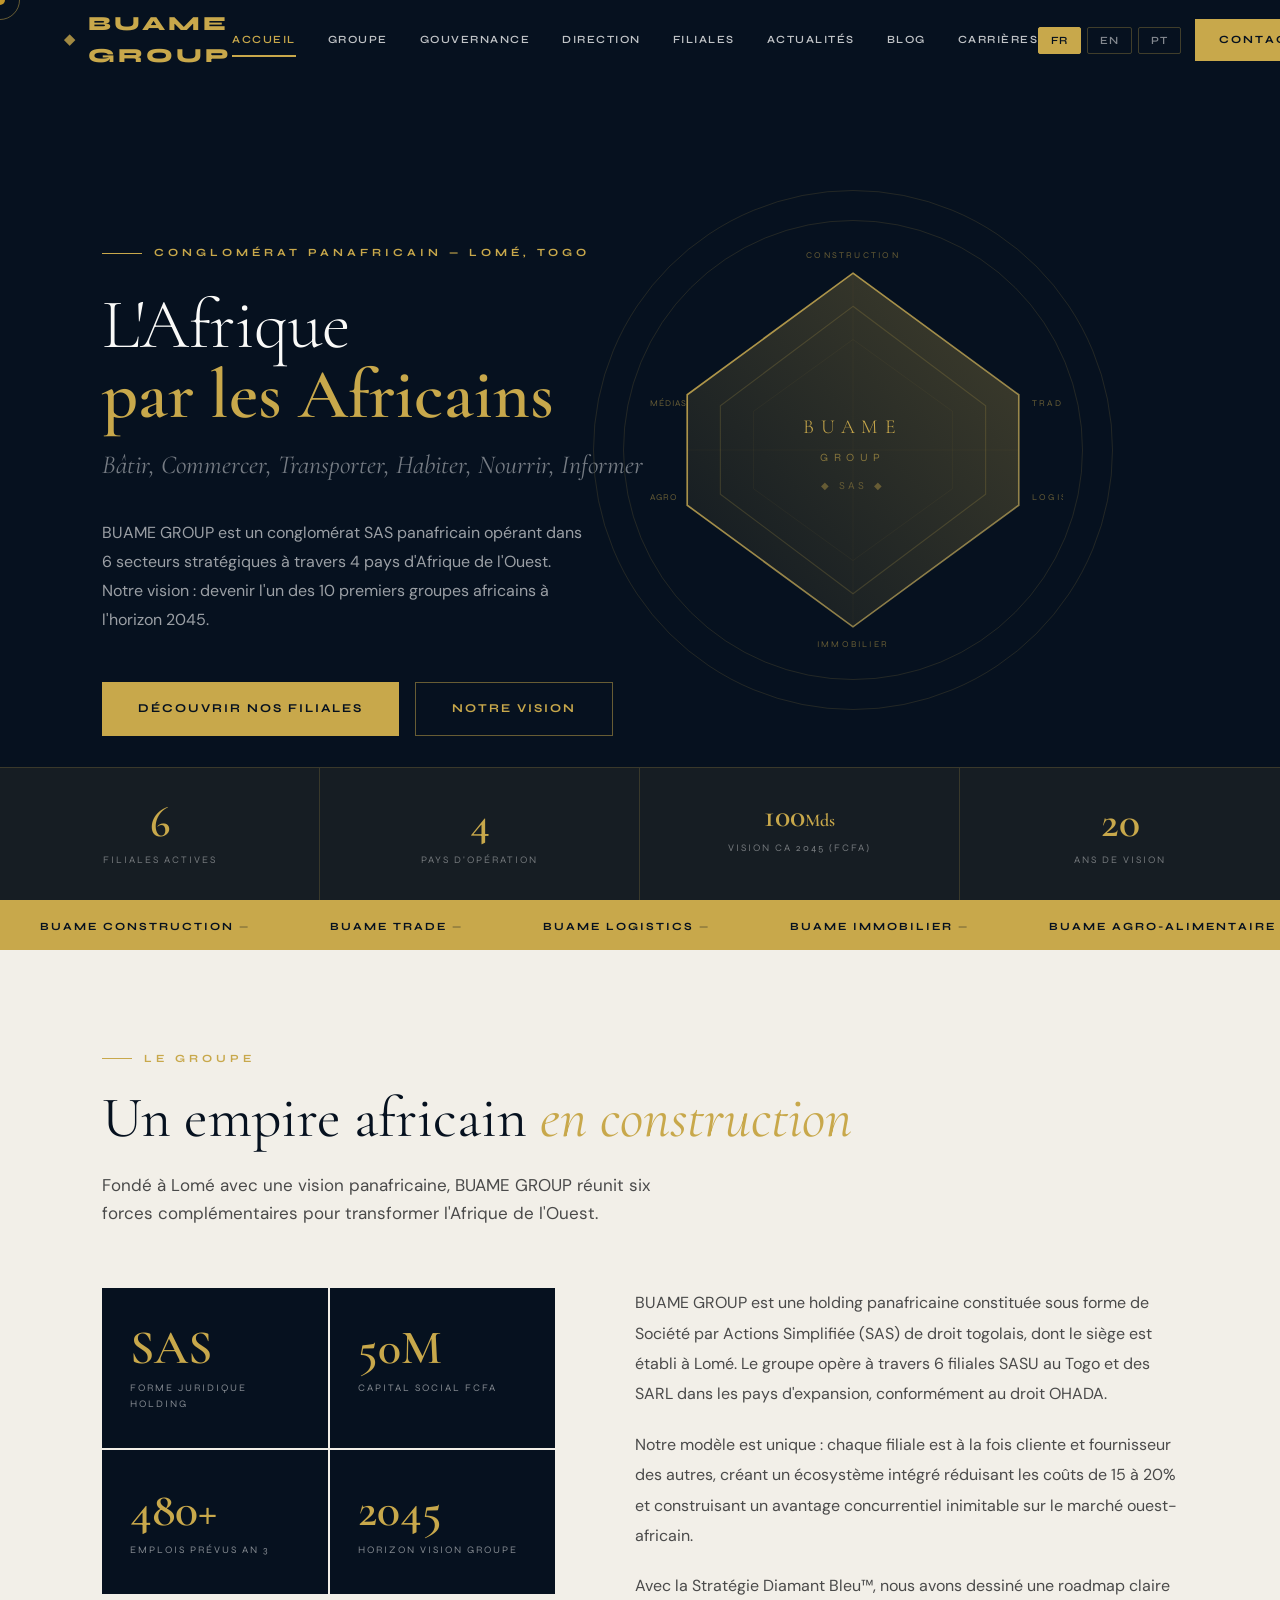
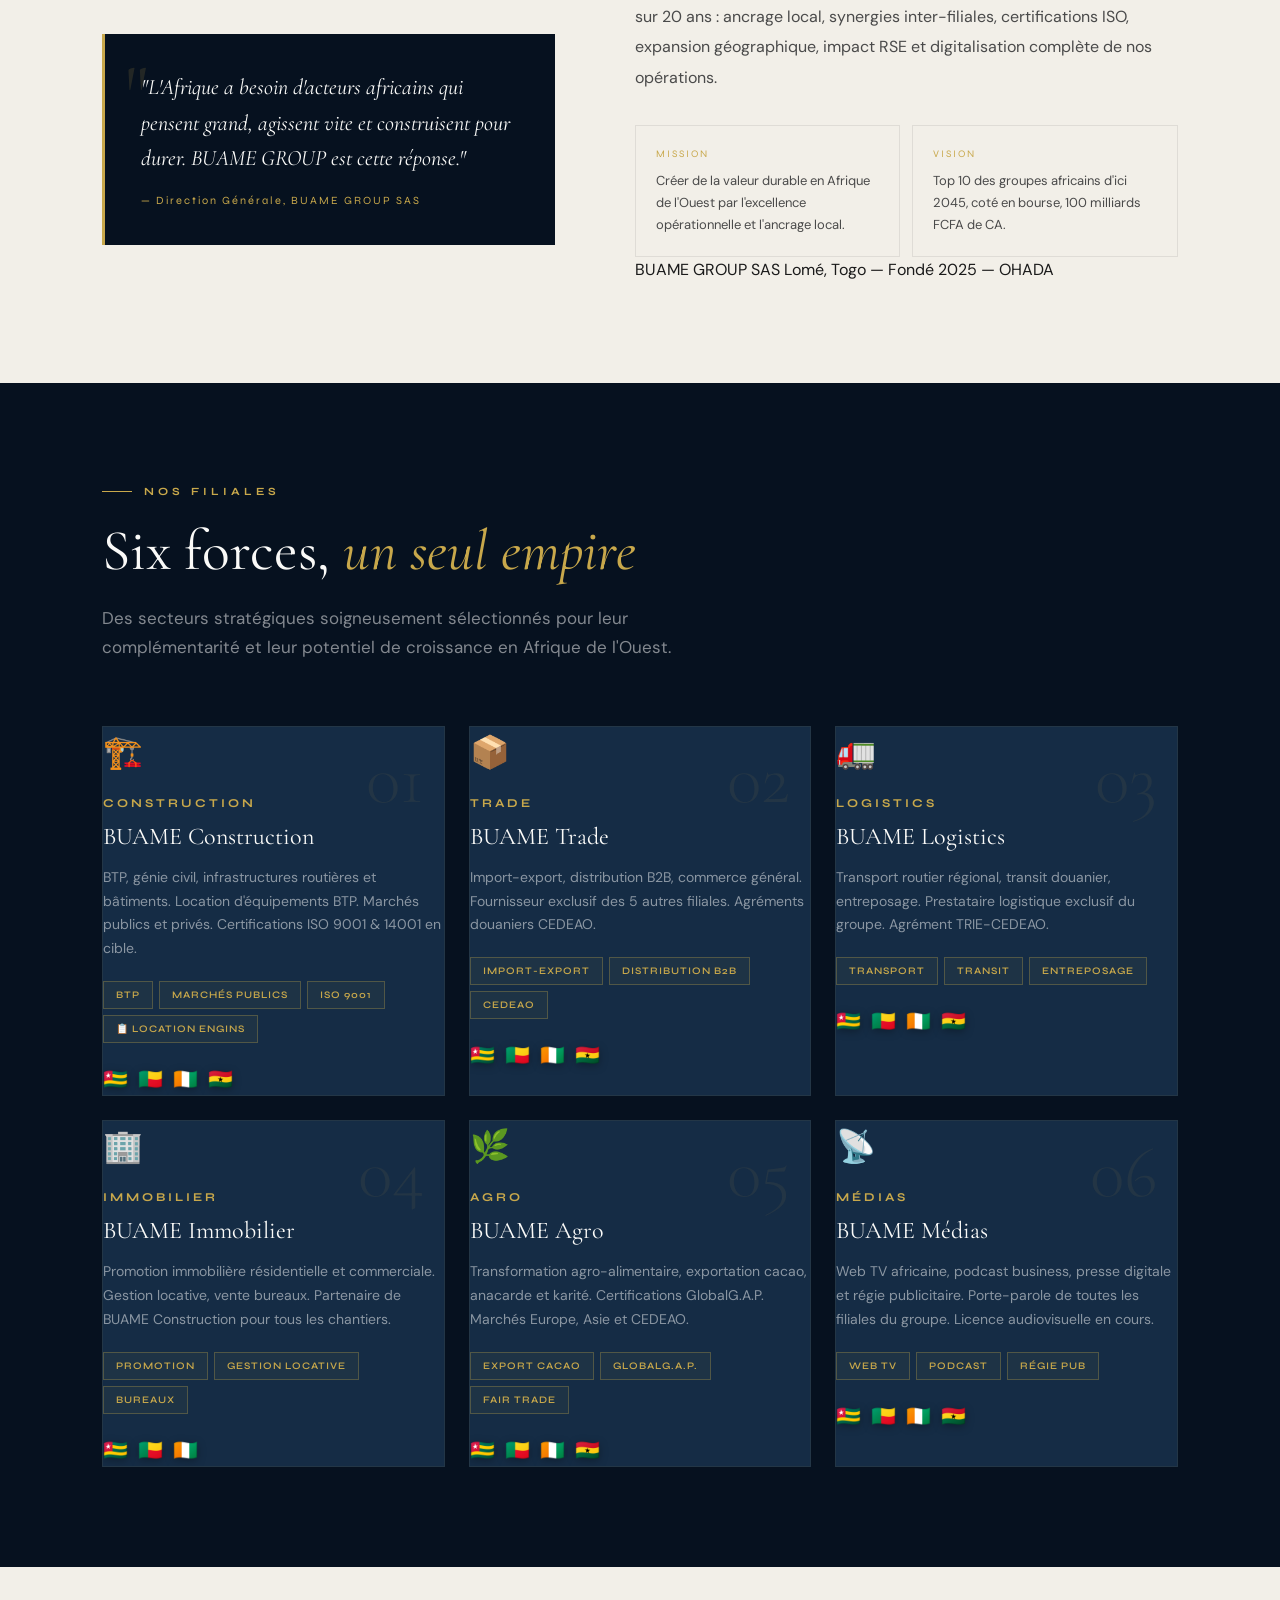
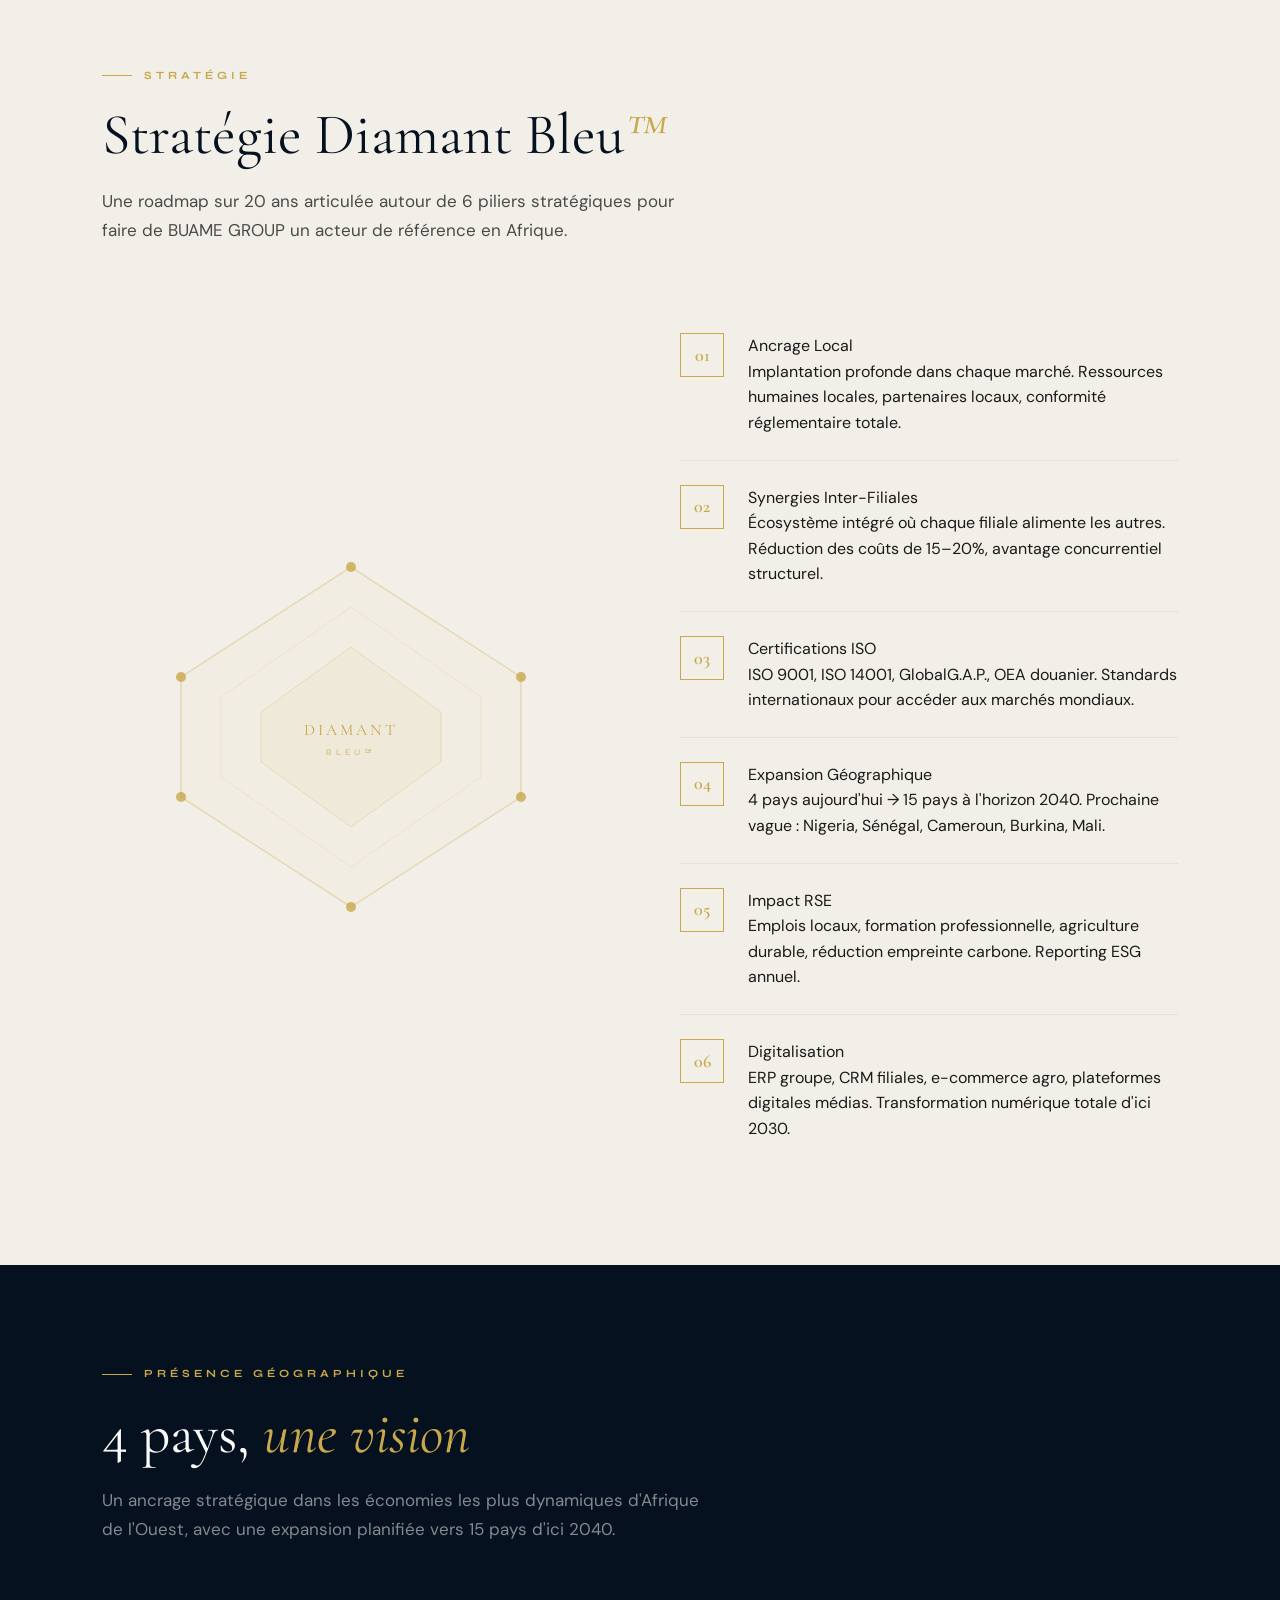
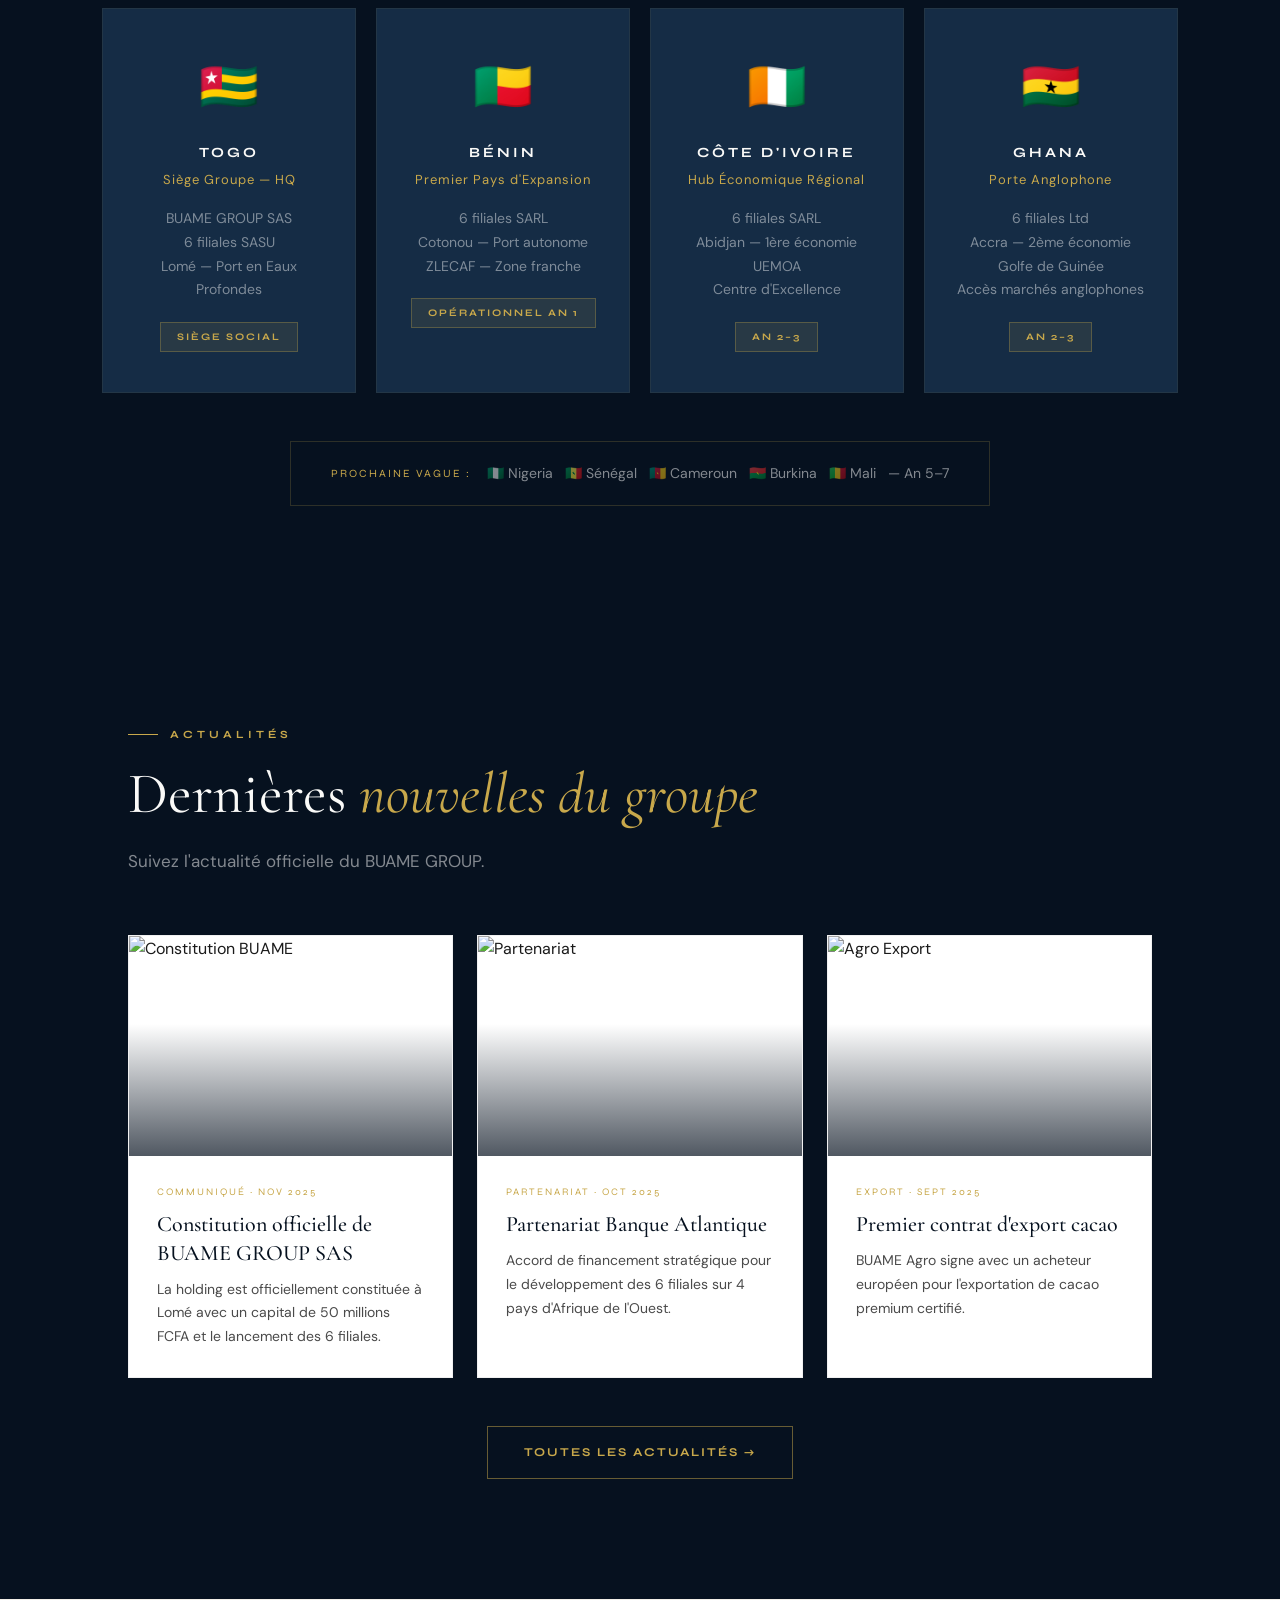
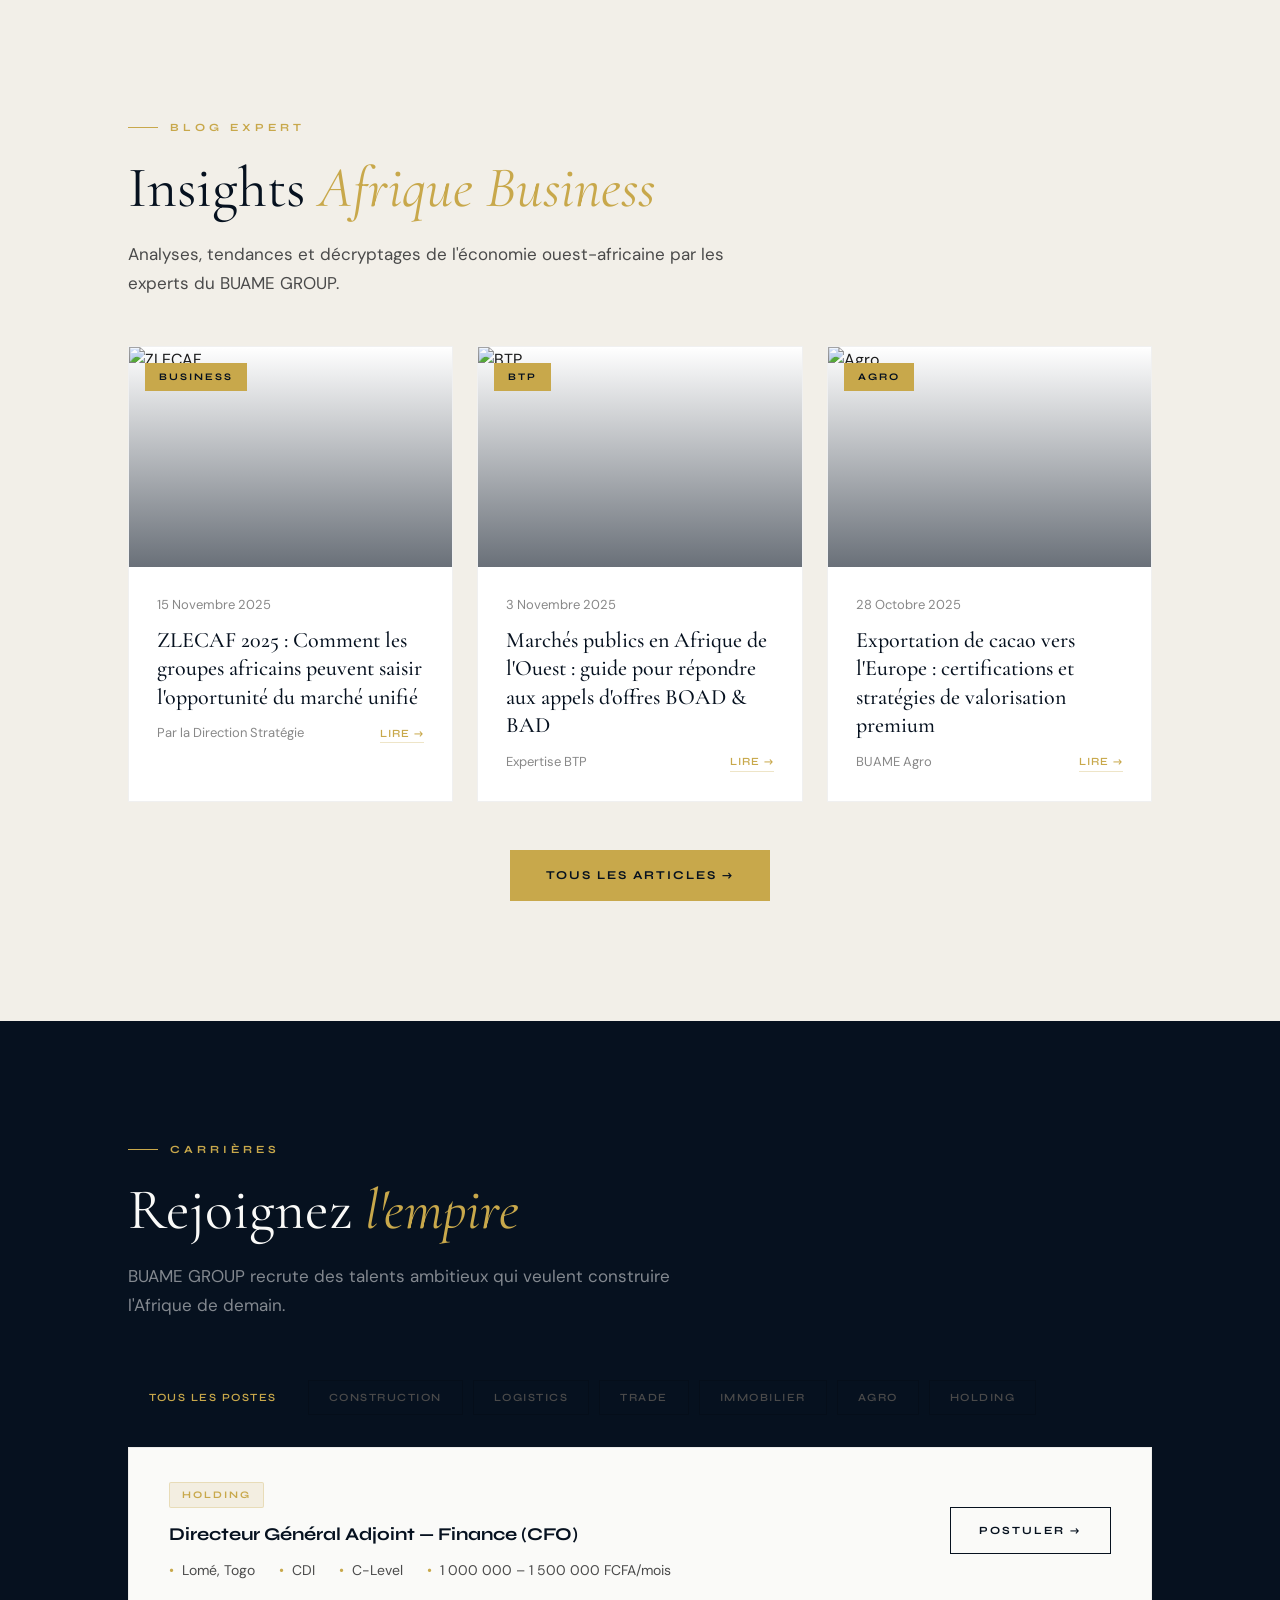
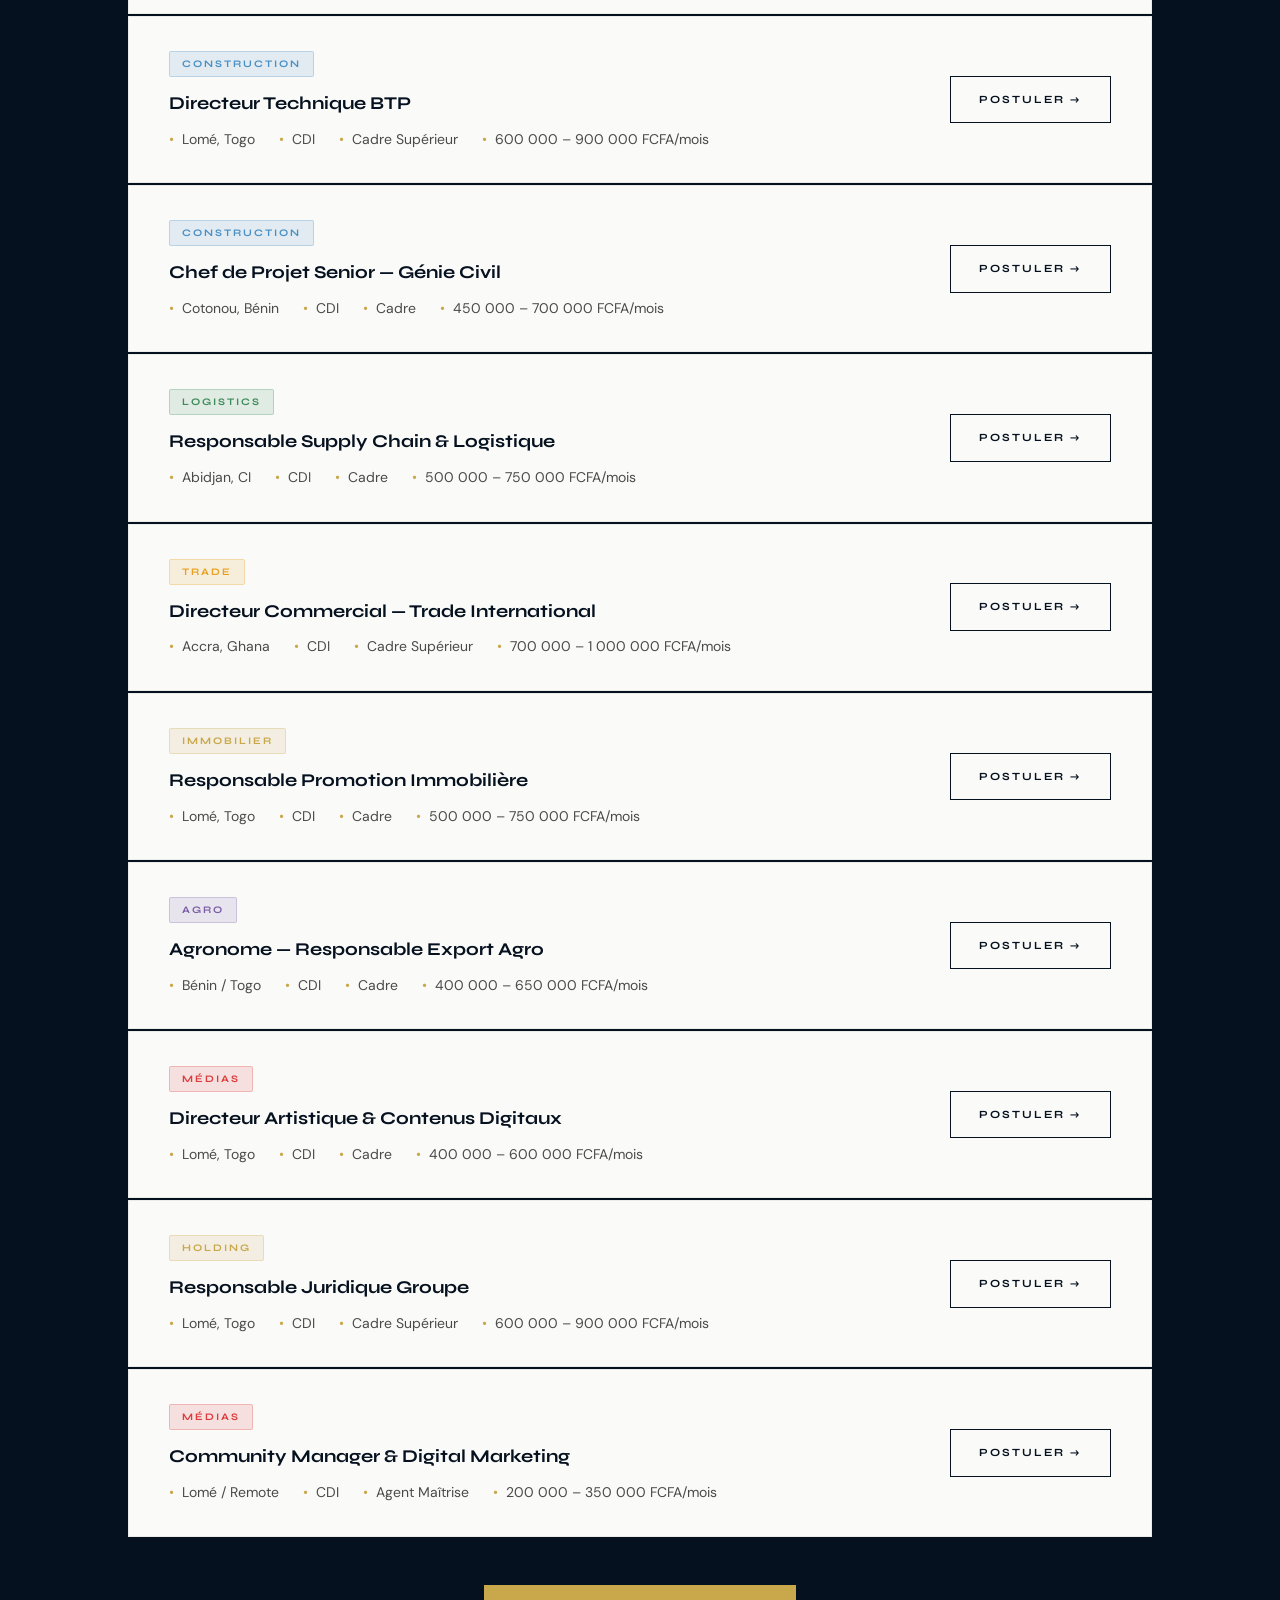
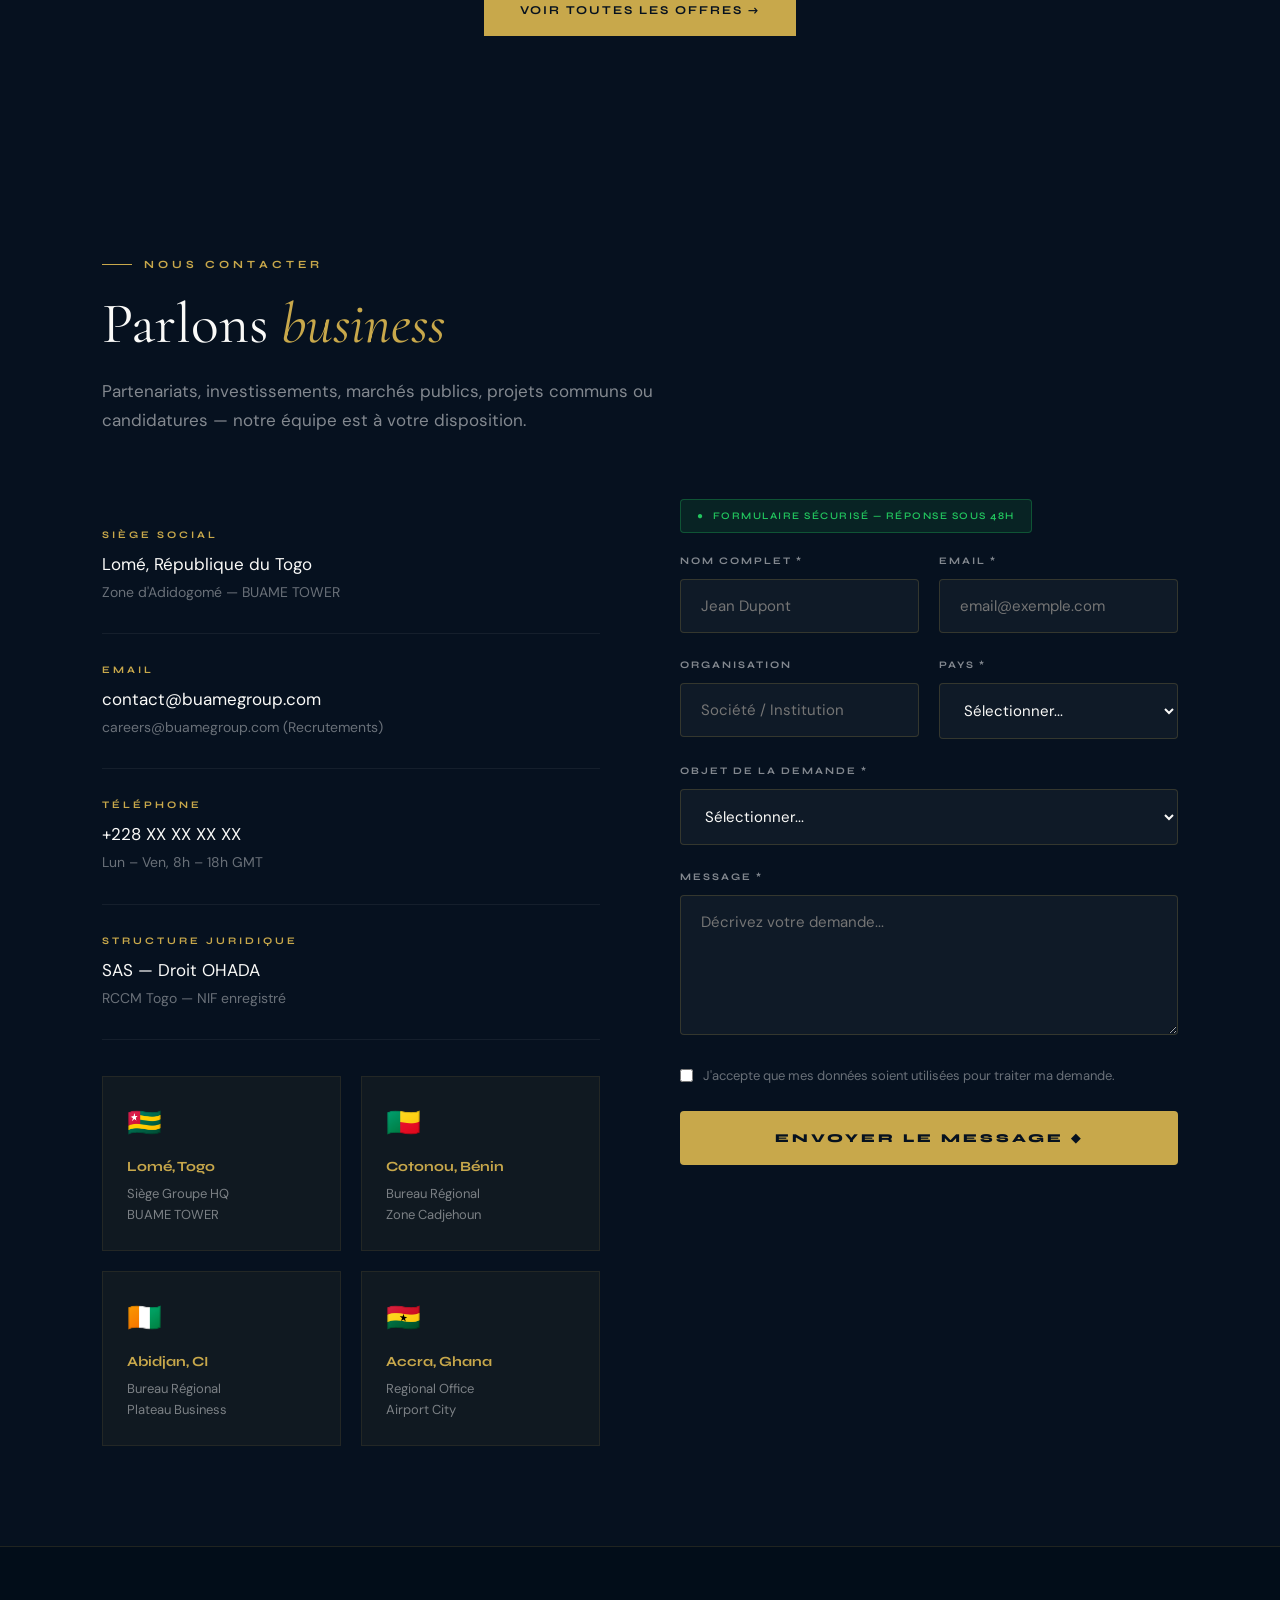
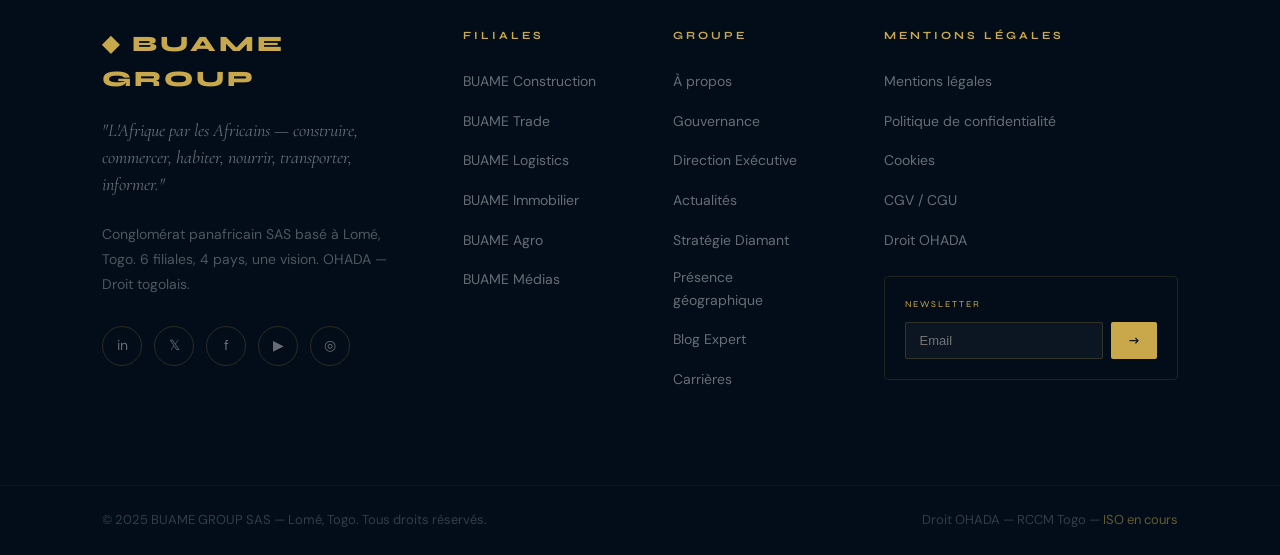
==== index.html @ 4467063e "Add files via upload" ====
<!DOCTYPE html>
<html lang="fr">
<head>
<meta charset="UTF-8">
<meta name="viewport" content="width=device-width, initial-scale=1.0">
<title>BUAME GROUP — Conglomérat Panafricain | Construction · Trade · Logistics · Immobilier · Agro · Médias</title>
<meta name="description" content="BUAME GROUP est un conglomérat panafricain SAS basé à Lomé, Togo, opérant dans 6 secteurs stratégiques en Afrique de l'Ouest : Construction, Trade, Logistics, Immobilier, Agro-Alimentaire et Médias.">
<meta name="keywords" content="BUAME GROUP, conglomérat Afrique, holding panafricaine, BTP Togo, logistique Afrique, immobilier Lomé, agro-alimentaire CEDEAO, médias Afrique, OHADA">
<meta property="og:title" content="BUAME GROUP — L'Empire Panafricain">
<meta property="og:description" content="Conglomérat SAS basé à Lomé. 6 filiales. 4 pays. Vision 2045.">
<meta property="og:type" content="website">
<meta name="robots" content="index, follow">
<link rel="canonical" href="https://www.buamegroup.com/">
<link rel="preconnect" href="https://fonts.googleapis.com">
<link href="https://fonts.googleapis.com/css2?family=Cormorant+Garamond:wght@300;400;500;600;700&family=Syne:wght@400;500;600;700;800&family=DM+Sans:wght@300;400;500&display=swap" rel="stylesheet">
<link rel="stylesheet" href="style.css">
<script type="application/ld+json">{"@context":"https://schema.org","@type":"Corporation","name":"BUAME GROUP","legalName":"BUAME GROUP SAS","url":"https://www.buamegroup.com","description":"Conglomérat panafricain basé à Lomé, Togo, opérant dans 6 secteurs stratégiques en Afrique de l'Ouest","foundingDate":"2025","foundingLocation":{"@type":"Place","name":"Lomé, Togo"},"areaServed":["Togo","Bénin","Côte d'Ivoire","Ghana"],"contactPoint":{"@type":"ContactPoint","contactType":"customer service","email":"contact@buamegroup.com"}}</script>
</head>
<body>
<div class="cursor" id="cursor"></div>
<div class="cursor-ring" id="cursorRing"></div>

<div class="mobile-menu" id="mobileMenu">
  <a href="index.html" onclick="closeMobileMenu()" data-i18n="nav.home">Accueil</a>
  <a href="groupe.html" onclick="closeMobileMenu()" data-i18n="nav.group">Groupe</a>
  <a href="gouvernance.html" onclick="closeMobileMenu()" data-i18n="nav.governance">Gouvernance</a>
  <a href="direction.html" onclick="closeMobileMenu()" data-i18n="nav.direction">Direction</a>
  <a href="filiales.html" onclick="closeMobileMenu()" data-i18n="nav.filiales">Filiales</a>
  <a href="actualites.html" onclick="closeMobileMenu()" data-i18n="nav.news">Actualités</a>
  <a href="blog.html" onclick="closeMobileMenu()" data-i18n="nav.blog">Blog</a>
  <a href="recrutement.html" onclick="closeMobileMenu()" data-i18n="nav.careers">Carrières</a>
  <a href="contact.html" onclick="closeMobileMenu()" data-i18n="nav.contact">Contact</a>
  <div class="nav-lang" style="margin-top:24px">
    <button class="lang-btn" onclick="setLang('fr');closeMobileMenu()">FR</button>
    <button class="lang-btn" onclick="setLang('en');closeMobileMenu()">EN</button>
    <button class="lang-btn" onclick="setLang('pt');closeMobileMenu()">PT</button>
  </div>
</div>

<nav id="mainNav">
  <a class="nav-logo" href="index.html"><span class="nav-logo-diamond">◆</span> BUAME GROUP</a>
  <div class="nav-links">
    <a href="index.html" class="active" data-i18n="nav.home">Accueil</a>
    <a href="groupe.html" data-i18n="nav.group">Groupe</a>
    <a href="gouvernance.html" data-i18n="nav.governance">Gouvernance</a>
    <a href="direction.html" data-i18n="nav.direction">Direction</a>
    <a href="filiales.html" data-i18n="nav.filiales">Filiales</a>
    <a href="actualites.html" data-i18n="nav.news">Actualités</a>
    <a href="blog.html" data-i18n="nav.blog">Blog</a>
    <a href="recrutement.html" data-i18n="nav.careers">Carrières</a>
  </div>
  <div style="display:flex;gap:14px;align-items:center">
    <div class="nav-lang">
      <button class="lang-btn active" onclick="setLang('fr')">FR</button>
      <button class="lang-btn" onclick="setLang('en')">EN</button>
      <button class="lang-btn" onclick="setLang('pt')">PT</button>
    </div>
    <a href="contact.html" class="nav-cta" data-i18n="nav.contact">Contact</a>
    <div class="nav-hamburger" id="hamburger" onclick="toggleMobileMenu()"><span></span><span></span><span></span></div>
  </div>
</nav>

<!-- HERO -->
<section class="hero" id="home" aria-label="Hero BUAME GROUP">
  <div class="hero-bg"></div>
  <div class="hero-grid" role="presentation"></div>
  <div class="hero-left" style="padding-top:80px">
    <div class="hero-eyebrow" data-i18n="hero.eyebrow">Conglomérat Panafricain — Lomé, Togo</div>
    <h1 class="hero-title"><span>L'Afrique</span><strong>par les Africains</strong></h1>
    <p class="hero-subtitle" data-i18n="hero.subtitle">Bâtir, Commercer, Transporter, Habiter, Nourrir, Informer</p>
    <p class="hero-desc" data-i18n="hero.desc">BUAME GROUP est un conglomérat SAS panafricain opérant dans 6 secteurs stratégiques à travers 4 pays d'Afrique de l'Ouest. Notre vision : devenir l'un des 10 premiers groupes africains à l'horizon 2045.</p>
    <div class="hero-actions">
      <a href="filiales.html" class="btn btn-primary" data-i18n="hero.cta1">Découvrir nos filiales</a>
      <a href="groupe.html" class="btn btn-outline" data-i18n="hero.cta2">Notre vision</a>
    </div>
  </div>
  <div class="hero-right" aria-hidden="true">
    <div class="hero-diamond-wrap">
      <div class="diamond-pulse"></div>
      <div class="diamond-pulse diamond-pulse-2"></div>
      <div class="hero-diamond">
        <svg viewBox="0 0 380 380" xmlns="http://www.w3.org/2000/svg">
          <defs>
            <linearGradient id="dg1" x1="0%" y1="0%" x2="100%" y2="100%">
              <stop offset="0%" stop-color="#C8A84B" stop-opacity="0.9"/>
              <stop offset="100%" stop-color="#E8C96A" stop-opacity="0.5"/>
            </linearGradient>
            <linearGradient id="dg2" x1="100%" y1="0%" x2="0%" y2="100%">
              <stop offset="0%" stop-color="#C8A84B" stop-opacity="0.3"/>
              <stop offset="100%" stop-color="#C8A84B" stop-opacity="0.05"/>
            </linearGradient>
          </defs>
          <polygon points="190,30 340,140 340,240 190,350 40,240 40,140" fill="url(#dg2)" stroke="url(#dg1)" stroke-width="1.5"/>
          <polygon points="190,60 310,150 310,230 190,320 70,230 70,150" fill="none" stroke="rgba(200,168,75,0.2)" stroke-width="1"/>
          <polygon points="190,90 280,155 280,225 190,290 100,225 100,155" fill="none" stroke="rgba(200,168,75,0.1)" stroke-width="0.5"/>
          <text x="190" y="175" text-anchor="middle" fill="#C8A84B" font-family="'Cormorant Garamond',serif" font-size="18" font-weight="300" letter-spacing="6">BUAME</text>
          <text x="190" y="200" text-anchor="middle" fill="rgba(200,168,75,0.6)" font-family="'Syne',sans-serif" font-size="10" letter-spacing="5">GROUP</text>
          <text x="190" y="225" text-anchor="middle" fill="rgba(200,168,75,0.4)" font-family="'DM Sans',sans-serif" font-size="9" letter-spacing="3">◆ SAS ◆</text>
          <line x1="190" y1="30" x2="190" y2="350" stroke="rgba(200,168,75,0.08)" stroke-width="0.5"/>
          <line x1="40" y1="190" x2="340" y2="190" stroke="rgba(200,168,75,0.08)" stroke-width="0.5"/>
          <text x="190" y="16" text-anchor="middle" fill="rgba(200,168,75,0.5)" font-family="'Syne',sans-serif" font-size="8" letter-spacing="2">CONSTRUCTION</text>
          <text x="352" y="150" fill="rgba(200,168,75,0.5)" font-family="'Syne',sans-serif" font-size="8" letter-spacing="2">TRADE</text>
          <text x="352" y="235" fill="rgba(200,168,75,0.5)" font-family="'Syne',sans-serif" font-size="8" letter-spacing="2">LOGISTICS</text>
          <text x="190" y="368" text-anchor="middle" fill="rgba(200,168,75,0.5)" font-family="'Syne',sans-serif" font-size="8" letter-spacing="2">IMMOBILIER</text>
          <text x="6" y="235" fill="rgba(200,168,75,0.5)" font-family="'Syne',sans-serif" font-size="8" letter-spacing="1">AGRO</text>
          <text x="6" y="150" fill="rgba(200,168,75,0.5)" font-family="'Syne',sans-serif" font-size="8" letter-spacing="1">MÉDIAS</text>
        </svg>
      </div>
    </div>
  </div>
  <div class="hero-stats" role="region" aria-label="Chiffres clés">
    <div class="hero-stat reveal">
      <div class="stat-number" data-count="6">0</div>
      <div class="stat-label" data-i18n="stats.filiales">Filiales Actives</div>
    </div>
    <div class="hero-stat reveal reveal-delay-1">
      <div class="stat-number" data-count="4">0</div>
      <div class="stat-label" data-i18n="stats.countries">Pays d'Opération</div>
    </div>
    <div class="hero-stat reveal reveal-delay-2">
      <div class="stat-number" style="font-size:32px">100<span style="font-size:18px">Mds</span></div>
      <div class="stat-label" data-i18n="stats.vision">Vision CA 2045 (FCFA)</div>
    </div>
    <div class="hero-stat reveal reveal-delay-3">
      <div class="stat-number" data-count="20">0</div>
      <div class="stat-label" data-i18n="stats.years">Ans de Vision</div>
    </div>
  </div>
</section>

<!-- TICKER -->
<div class="ticker" aria-hidden="true">
  <div class="ticker-inner">
    <span class="ticker-item">BUAME CONSTRUCTION <span class="ticker-sep">—</span></span>
    <span class="ticker-item">BUAME TRADE <span class="ticker-sep">—</span></span>
    <span class="ticker-item">BUAME LOGISTICS <span class="ticker-sep">—</span></span>
    <span class="ticker-item">BUAME IMMOBILIER <span class="ticker-sep">—</span></span>
    <span class="ticker-item">BUAME AGRO-ALIMENTAIRE <span class="ticker-sep">—</span></span>
    <span class="ticker-item">BUAME MÉDIAS <span class="ticker-sep">—</span></span>
    <span class="ticker-item">LOMÉ · COTONOU · ABIDJAN · ACCRA <span class="ticker-sep">—</span></span>
    <span class="ticker-item">STRATÉGIE DIAMANT BLEU™ <span class="ticker-sep">—</span></span>
    <span class="ticker-item">VISION 2045 <span class="ticker-sep">—</span></span>
    <span class="ticker-item">BUAME CONSTRUCTION <span class="ticker-sep">—</span></span>
    <span class="ticker-item">BUAME TRADE <span class="ticker-sep">—</span></span>
    <span class="ticker-item">BUAME LOGISTICS <span class="ticker-sep">—</span></span>
    <span class="ticker-item">BUAME IMMOBILIER <span class="ticker-sep">—</span></span>
    <span class="ticker-item">BUAME AGRO-ALIMENTAIRE <span class="ticker-sep">—</span></span>
    <span class="ticker-item">BUAME MÉDIAS <span class="ticker-sep">—</span></span>
    <span class="ticker-item">LOMÉ · COTONOU · ABIDJAN · ACCRA <span class="ticker-sep">—</span></span>
    <span class="ticker-item">STRATÉGIE DIAMANT BLEU™ <span class="ticker-sep">—</span></span>
    <span class="ticker-item">VISION 2045 <span class="ticker-sep">—</span></span>
  </div>
</div>

<!-- ABOUT -->
<section class="about" id="about" aria-labelledby="about-title">
  <div class="section-eyebrow" data-i18n="about.eyebrow">Le Groupe</div>
  <h2 class="section-title" id="about-title">Un empire africain <em>en construction</em></h2>
  <p class="section-subtitle" data-i18n="about.subtitle">Fondé à Lomé avec une vision panafricaine, BUAME GROUP réunit six forces complémentaires pour transformer l'Afrique de l'Ouest.</p>
  <div class="about-grid">
    <div>
      <div class="about-numbers">
        <div class="about-number-card reveal">
          <div class="about-num">SAS</div>
          <div class="about-num-label">Forme Juridique Holding</div>
        </div>
        <div class="about-number-card reveal reveal-delay-1">
          <div class="about-num">50M</div>
          <div class="about-num-label">Capital Social FCFA</div>
        </div>
        <div class="about-number-card reveal reveal-delay-2">
          <div class="about-num">480+</div>
          <div class="about-num-label">Emplois prévus An 3</div>
        </div>
        <div class="about-number-card reveal reveal-delay-3">
          <div class="about-num">2045</div>
          <div class="about-num-label">Horizon Vision Groupe</div>
        </div>
      </div>
      <div class="about-vision reveal">
        <p>"L'Afrique a besoin d'acteurs africains qui pensent grand, agissent vite et construisent pour durer. BUAME GROUP est cette réponse."</p>
        <cite>— Direction Générale, BUAME GROUP SAS</cite>
      </div>
    </div>
    <div class="about-text reveal">
      <p data-i18n="about.p1">BUAME GROUP est une holding panafricaine constituée sous forme de Société par Actions Simplifiée (SAS) de droit togolais, dont le siège est établi à Lomé. Le groupe opère à travers 6 filiales SASU au Togo et des SARL dans les pays d'expansion, conformément au droit OHADA.</p>
      <p data-i18n="about.p2">Notre modèle est unique : chaque filiale est à la fois cliente et fournisseur des autres, créant un écosystème intégré réduisant les coûts de 15 à 20% et construisant un avantage concurrentiel inimitable sur le marché ouest-africain.</p>
      <p data-i18n="about.p3">Avec la Stratégie Diamant Bleu™, nous avons dessiné une roadmap claire sur 20 ans : ancrage local, synergies inter-filiales, certifications ISO, expansion géographique, impact RSE et digitalisation complète de nos opérations.</p>
      <div style="display:grid;grid-template-columns:1fr 1fr;gap:12px;margin-top:32px">
        <div style="padding:20px;border:1px solid rgba(0,0,0,0.08)">
          <div style="font-family:'Syne',sans-serif;font-size:10px;letter-spacing:2px;text-transform:uppercase;color:var(--gold);margin-bottom:8px">Mission</div>
          <div style="font-size:13px;color:var(--text-mid);line-height:1.7" data-i18n="about.mission">Créer de la valeur durable en Afrique de l'Ouest par l'excellence opérationnelle et l'ancrage local.</div>
        </div>
        <div style="padding:20px;border:1px solid rgba(0,0,0,0.08)">
          <div style="font-family:'Syne',sans-serif;font-size:10px;letter-spacing:2px;text-transform:uppercase;color:var(--gold);margin-bottom:8px">Vision</div>
          <div style="font-size:13px;color:var(--text-mid);line-height:1.7" data-i18n="about.vision_text">Top 10 des groupes africains d'ici 2045, coté en bourse, 100 milliards FCFA de CA.</div>
        </div>
      </div>
      <div class="about-signature reveal">
        BUAME GROUP SAS
        <span>Lomé, Togo — Fondé 2025 — OHADA</span>
      </div>
    </div>
  </div>
</section>

<!-- FILIALES -->
<section class="filiales" id="filiales" aria-labelledby="filiales-title">
  <div class="section-eyebrow" data-i18n="filiales.eyebrow">Nos Filiales</div>
  <h2 class="section-title" id="filiales-title">Six forces, <em>un seul empire</em></h2>
  <p class="section-subtitle" data-i18n="filiales.subtitle">Des secteurs stratégiques soigneusement sélectionnés pour leur complémentarité et leur potentiel de croissance en Afrique de l'Ouest.</p>
  <div class="filiales-grid">
    <article class="filiale-card reveal" onclick="openFiliale('construction')">
      <div class="filiale-num">01</div>
      <div class="filiale-icon">🏗️</div>
      <div class="filiale-name">CONSTRUCTION</div>
      <h3 class="filiale-full">BUAME Construction</h3>
      <p class="filiale-desc">BTP, génie civil, infrastructures routières et bâtiments. Location d'équipements BTP. Marchés publics et privés. Certifications ISO 9001 & 14001 en cible.</p>
      <div class="filiale-tags">
        <span class="filiale-tag">BTP</span>
        <span class="filiale-tag">Marchés publics</span>
        <span class="filiale-tag">ISO 9001</span>
        <span class="filiale-tag">📋 Location Engins</span>
      </div>
      <div class="filiale-countries"><span class="country-flag">🇹🇬</span><span class="country-flag">🇧🇯</span><span class="country-flag">🇨🇮</span><span class="country-flag">🇬🇭</span></div>
    </article>
    <article class="filiale-card reveal reveal-delay-1" onclick="openFiliale('trade')">
      <div class="filiale-num">02</div>
      <div class="filiale-icon">📦</div>
      <div class="filiale-name">TRADE</div>
      <h3 class="filiale-full">BUAME Trade</h3>
      <p class="filiale-desc">Import-export, distribution B2B, commerce général. Fournisseur exclusif des 5 autres filiales. Agréments douaniers CEDEAO.</p>
      <div class="filiale-tags">
        <span class="filiale-tag">Import-Export</span>
        <span class="filiale-tag">Distribution B2B</span>
        <span class="filiale-tag">CEDEAO</span>
      </div>
      <div class="filiale-countries"><span class="country-flag">🇹🇬</span><span class="country-flag">🇧🇯</span><span class="country-flag">🇨🇮</span><span class="country-flag">🇬🇭</span></div>
    </article>
    <article class="filiale-card reveal reveal-delay-2" onclick="openFiliale('logistics')">
      <div class="filiale-num">03</div>
      <div class="filiale-icon">🚛</div>
      <div class="filiale-name">LOGISTICS</div>
      <h3 class="filiale-full">BUAME Logistics</h3>
      <p class="filiale-desc">Transport routier régional, transit douanier, entreposage. Prestataire logistique exclusif du groupe. Agrément TRIE-CEDEAO.</p>
      <div class="filiale-tags">
        <span class="filiale-tag">Transport</span>
        <span class="filiale-tag">Transit</span>
        <span class="filiale-tag">Entreposage</span>
      </div>
      <div class="filiale-countries"><span class="country-flag">🇹🇬</span><span class="country-flag">🇧🇯</span><span class="country-flag">🇨🇮</span><span class="country-flag">🇬🇭</span></div>
    </article>
    <article class="filiale-card reveal" onclick="openFiliale('immobilier')">
      <div class="filiale-num">04</div>
      <div class="filiale-icon">🏢</div>
      <div class="filiale-name">IMMOBILIER</div>
      <h3 class="filiale-full">BUAME Immobilier</h3>
      <p class="filiale-desc">Promotion immobilière résidentielle et commerciale. Gestion locative, vente bureaux. Partenaire de BUAME Construction pour tous les chantiers.</p>
      <div class="filiale-tags">
        <span class="filiale-tag">Promotion</span>
        <span class="filiale-tag">Gestion locative</span>
        <span class="filiale-tag">Bureaux</span>
      </div>
      <div class="filiale-countries"><span class="country-flag">🇹🇬</span><span class="country-flag">🇧🇯</span><span class="country-flag">🇨🇮</span></div>
    </article>
    <article class="filiale-card reveal reveal-delay-1" onclick="openFiliale('agro')">
      <div class="filiale-num">05</div>
      <div class="filiale-icon">🌿</div>
      <div class="filiale-name">AGRO</div>
      <h3 class="filiale-full">BUAME Agro</h3>
      <p class="filiale-desc">Transformation agro-alimentaire, exportation cacao, anacarde et karité. Certifications GlobalG.A.P. Marchés Europe, Asie et CEDEAO.</p>
      <div class="filiale-tags">
        <span class="filiale-tag">Export Cacao</span>
        <span class="filiale-tag">GlobalG.A.P.</span>
        <span class="filiale-tag">Fair Trade</span>
      </div>
      <div class="filiale-countries"><span class="country-flag">🇹🇬</span><span class="country-flag">🇧🇯</span><span class="country-flag">🇨🇮</span><span class="country-flag">🇬🇭</span></div>
    </article>
    <article class="filiale-card reveal reveal-delay-2" onclick="openFiliale('medias')">
      <div class="filiale-num">06</div>
      <div class="filiale-icon">📡</div>
      <div class="filiale-name">MÉDIAS</div>
      <h3 class="filiale-full">BUAME Médias</h3>
      <p class="filiale-desc">Web TV africaine, podcast business, presse digitale et régie publicitaire. Porte-parole de toutes les filiales du groupe. Licence audiovisuelle en cours.</p>
      <div class="filiale-tags">
        <span class="filiale-tag">Web TV</span>
        <span class="filiale-tag">Podcast</span>
        <span class="filiale-tag">Régie Pub</span>
      </div>
      <div class="filiale-countries"><span class="country-flag">🇹🇬</span><span class="country-flag">🇧🇯</span><span class="country-flag">🇨🇮</span><span class="country-flag">🇬🇭</span></div>
    </article>
  </div>
</section>

<!-- STRATÉGIE DIAMANT -->
<section class="strategy" id="strategie" aria-labelledby="strat-title">
  <div class="section-eyebrow" data-i18n="strat.eyebrow">Stratégie</div>
  <h2 class="section-title" id="strat-title">Stratégie Diamant Bleu<em>™</em></h2>
  <p class="section-subtitle">Une roadmap sur 20 ans articulée autour de 6 piliers stratégiques pour faire de BUAME GROUP un acteur de référence en Afrique.</p>
  <div class="strategy-layout">
    <div class="diamond-strategy reveal">
      <svg viewBox="0 0 380 380" xmlns="http://www.w3.org/2000/svg">
        <defs>
          <linearGradient id="sg1" x1="0%" y1="0%" x2="100%" y2="100%">
            <stop offset="0%" stop-color="#C8A84B" stop-opacity="0.6"/>
            <stop offset="100%" stop-color="#E8C96A" stop-opacity="0.2"/>
          </linearGradient>
        </defs>
        <polygon points="190,20 360,130 360,250 190,360 20,250 20,130" fill="rgba(200,168,75,0.04)" stroke="rgba(200,168,75,0.3)" stroke-width="1.5"/>
        <polygon points="190,60 320,150 320,230 190,320 60,230 60,150" fill="none" stroke="rgba(200,168,75,0.15)" stroke-width="1"/>
        <polygon points="190,100 280,165 280,215 190,280 100,215 100,165" fill="rgba(200,168,75,0.06)" stroke="rgba(200,168,75,0.25)" stroke-width="1"/>
        <text x="190" y="188" text-anchor="middle" fill="#C8A84B" font-family="'Cormorant Garamond',serif" font-size="16" letter-spacing="3">DIAMANT</text>
        <text x="190" y="208" text-anchor="middle" fill="rgba(200,168,75,0.7)" font-family="'Syne',sans-serif" font-size="9" letter-spacing="4">BLEU™</text>
        <circle cx="190" cy="20" r="5" fill="#C8A84B" opacity="0.8"/>
        <circle cx="360" cy="130" r="5" fill="#C8A84B" opacity="0.8"/>
        <circle cx="360" cy="250" r="5" fill="#C8A84B" opacity="0.8"/>
        <circle cx="190" cy="360" r="5" fill="#C8A84B" opacity="0.8"/>
        <circle cx="20" cy="250" r="5" fill="#C8A84B" opacity="0.8"/>
        <circle cx="20" cy="130" r="5" fill="#C8A84B" opacity="0.8"/>
      </svg>
    </div>
    <div class="strategy-list reveal">
      <div class="strategy-item">
        <div class="strategy-facet">01</div>
        <div>
          <div class="strategy-item-title">Ancrage Local</div>
          <div class="strategy-item-desc">Implantation profonde dans chaque marché. Ressources humaines locales, partenaires locaux, conformité réglementaire totale.</div>
        </div>
      </div>
      <div class="strategy-item">
        <div class="strategy-facet">02</div>
        <div>
          <div class="strategy-item-title">Synergies Inter-Filiales</div>
          <div class="strategy-item-desc">Écosystème intégré où chaque filiale alimente les autres. Réduction des coûts de 15–20%, avantage concurrentiel structurel.</div>
        </div>
      </div>
      <div class="strategy-item">
        <div class="strategy-facet">03</div>
        <div>
          <div class="strategy-item-title">Certifications ISO</div>
          <div class="strategy-item-desc">ISO 9001, ISO 14001, GlobalG.A.P., OEA douanier. Standards internationaux pour accéder aux marchés mondiaux.</div>
        </div>
      </div>
      <div class="strategy-item">
        <div class="strategy-facet">04</div>
        <div>
          <div class="strategy-item-title">Expansion Géographique</div>
          <div class="strategy-item-desc">4 pays aujourd'hui → 15 pays à l'horizon 2040. Prochaine vague : Nigeria, Sénégal, Cameroun, Burkina, Mali.</div>
        </div>
      </div>
      <div class="strategy-item">
        <div class="strategy-facet">05</div>
        <div>
          <div class="strategy-item-title">Impact RSE</div>
          <div class="strategy-item-desc">Emplois locaux, formation professionnelle, agriculture durable, réduction empreinte carbone. Reporting ESG annuel.</div>
        </div>
      </div>
      <div class="strategy-item">
        <div class="strategy-facet">06</div>
        <div>
          <div class="strategy-item-title">Digitalisation</div>
          <div class="strategy-item-desc">ERP groupe, CRM filiales, e-commerce agro, plateformes digitales médias. Transformation numérique totale d'ici 2030.</div>
        </div>
      </div>
    </div>
  </div>
</section>

<!-- PAYS -->
<section class="pays" id="pays" aria-labelledby="pays-title">
  <div class="section-eyebrow" data-i18n="pays.eyebrow">Présence Géographique</div>
  <h2 class="section-title" id="pays-title">4 pays, <em>une vision</em></h2>
  <p class="section-subtitle" data-i18n="pays.subtitle">Un ancrage stratégique dans les économies les plus dynamiques d'Afrique de l'Ouest, avec une expansion planifiée vers 15 pays d'ici 2040.</p>
  <div class="pays-grid">
    <div class="pays-card reveal">
      <span class="pays-flag">🇹🇬</span>
      <div class="pays-name">Togo</div>
      <div class="pays-role">Siège Groupe — HQ</div>
      <div class="pays-filiales">BUAME GROUP SAS<br>6 filiales SASU<br>Lomé — Port en Eaux Profondes</div>
      <div class="pays-badge">Siège Social</div>
    </div>
    <div class="pays-card reveal reveal-delay-1">
      <span class="pays-flag">🇧🇯</span>
      <div class="pays-name">Bénin</div>
      <div class="pays-role">Premier Pays d'Expansion</div>
      <div class="pays-filiales">6 filiales SARL<br>Cotonou — Port autonome<br>ZLECAF — Zone franche</div>
      <div class="pays-badge">Opérationnel An 1</div>
    </div>
    <div class="pays-card reveal reveal-delay-2">
      <span class="pays-flag">🇨🇮</span>
      <div class="pays-name">Côte d'Ivoire</div>
      <div class="pays-role">Hub Économique Régional</div>
      <div class="pays-filiales">6 filiales SARL<br>Abidjan — 1ère économie UEMOA<br>Centre d'Excellence</div>
      <div class="pays-badge">An 2–3</div>
    </div>
    <div class="pays-card reveal reveal-delay-3">
      <span class="pays-flag">🇬🇭</span>
      <div class="pays-name">Ghana</div>
      <div class="pays-role">Porte Anglophone</div>
      <div class="pays-filiales">6 filiales Ltd<br>Accra — 2ème économie Golfe de Guinée<br>Accès marchés anglophones</div>
      <div class="pays-badge">An 2–3</div>
    </div>
  </div>
  <div style="text-align:center;margin-top:48px">
    <div style="display:inline-flex;align-items:center;gap:16px;padding:20px 40px;border:1px solid rgba(200,168,75,0.2);color:rgba(255,255,255,0.5);font-size:14px;flex-wrap:wrap;justify-content:center">
      <span style="color:var(--gold);font-family:'Syne',sans-serif;font-size:11px;letter-spacing:2px;text-transform:uppercase">PROCHAINE VAGUE :</span>
      🇳🇬 Nigeria &nbsp; 🇸🇳 Sénégal &nbsp; 🇨🇲 Cameroun &nbsp; 🇧🇫 Burkina &nbsp; 🇲🇱 Mali &nbsp; — An 5–7
    </div>
  </div>
</section>

<!-- ACTUALITÉS APERÇU -->
<section style="background:var(--navy);padding:120px 10%" aria-labelledby="news-title">
  <div class="section-eyebrow" data-i18n="actualites.eyebrow">Actualités</div>
  <h2 class="section-title" style="color:var(--white)" id="news-title">Dernières <em>nouvelles du groupe</em></h2>
  <p class="section-subtitle" style="color:rgba(255,255,255,0.5);margin-bottom:60px" data-i18n="actualites.subtitle">Suivez l'actualité officielle du BUAME GROUP.</p>
  <div style="display:grid;grid-template-columns:repeat(3,1fr);gap:24px;margin-bottom:48px">
    <div class="card reveal">
      <div class="card-img-wrap"><img src="https://images.unsplash.com/photo-1486406146926-c627a92ad1ab?w=600&q=80" alt="Constitution BUAME" class="card-img"><div class="card-img-overlay"></div></div>
      <div class="card-body">
        <div class="card-meta">COMMUNIQUÉ · NOV 2025</div>
        <div class="card-title">Constitution officielle de BUAME GROUP SAS</div>
        <div class="card-text">La holding est officiellement constituée à Lomé avec un capital de 50 millions FCFA et le lancement des 6 filiales.</div>
      </div>
    </div>
    <div class="card reveal reveal-delay-1">
      <div class="card-img-wrap"><img src="https://images.unsplash.com/photo-1586528116311-ad8dd3c8310d?w=600&q=80" alt="Partenariat" class="card-img"><div class="card-img-overlay"></div></div>
      <div class="card-body">
        <div class="card-meta">PARTENARIAT · OCT 2025</div>
        <div class="card-title">Partenariat Banque Atlantique</div>
        <div class="card-text">Accord de financement stratégique pour le développement des 6 filiales sur 4 pays d'Afrique de l'Ouest.</div>
      </div>
    </div>
    <div class="card reveal reveal-delay-2">
      <div class="card-img-wrap"><img src="https://images.unsplash.com/photo-1500382017468-9049fed747ef?w=600&q=80" alt="Agro Export" class="card-img"><div class="card-img-overlay"></div></div>
      <div class="card-body">
        <div class="card-meta">EXPORT · SEPT 2025</div>
        <div class="card-title">Premier contrat d'export cacao</div>
        <div class="card-text">BUAME Agro signe avec un acheteur européen pour l'exportation de cacao premium certifié.</div>
      </div>
    </div>
  </div>
  <div style="text-align:center">
    <a href="actualites.html" class="btn btn-outline" style="color:var(--gold)">Toutes les actualités →</a>
  </div>
</section>

<!-- BLOG APERÇU -->
<section class="blog" id="blog" style="padding:120px 10%;background:var(--off-white)" aria-labelledby="blog-title">
  <div class="section-eyebrow" data-i18n="blog.eyebrow">Blog Expert</div>
  <h2 class="section-title" id="blog-title">Insights <em>Afrique Business</em></h2>
  <p class="section-subtitle" data-i18n="blog.subtitle">Analyses, tendances et décryptages de l'économie ouest-africaine par les experts du BUAME GROUP.</p>
  <div style="display:grid;grid-template-columns:repeat(3,1fr);gap:24px;margin-top:48px;margin-bottom:48px">
    <article class="blog-card" data-cat="business" style="background:#fff;border:1px solid rgba(0,0,0,0.06);overflow:hidden;transition:all 0.4s" onmouseover="this.style.transform='translateY(-6px)';this.style.boxShadow='0 20px 60px rgba(0,0,0,0.12)'" onmouseout="this.style.transform='';this.style.boxShadow=''">
      <div class="blog-card-img"><img src="https://images.unsplash.com/photo-1526304640581-d334cdbbf45e?w=600&q=80" alt="ZLECAF"><div class="blog-card-img-overlay"></div><div class="blog-cat">Business</div></div>
      <div class="blog-body">
        <div class="blog-date">15 Novembre 2025</div>
        <h3 class="blog-title" data-i18n="blog.post1.title">ZLECAF 2025 : Comment les groupes africains peuvent saisir l'opportunité du marché unifié</h3>
        <div class="blog-meta"><span class="blog-author">Par la Direction Stratégie</span><a href="blog.html" class="blog-read" data-i18n="blog.read">Lire →</a></div>
      </div>
    </article>
    <article class="blog-card" data-cat="btp" style="background:#fff;border:1px solid rgba(0,0,0,0.06);overflow:hidden;transition:all 0.4s" onmouseover="this.style.transform='translateY(-6px)';this.style.boxShadow='0 20px 60px rgba(0,0,0,0.12)'" onmouseout="this.style.transform='';this.style.boxShadow=''">
      <div class="blog-card-img"><img src="https://images.unsplash.com/photo-1504307651254-35680f356dfd?w=600&q=80" alt="BTP"><div class="blog-card-img-overlay"></div><div class="blog-cat">BTP</div></div>
      <div class="blog-body">
        <div class="blog-date">3 Novembre 2025</div>
        <h3 class="blog-title" data-i18n="blog.post2.title">Marchés publics en Afrique de l'Ouest : guide pour répondre aux appels d'offres BOAD & BAD</h3>
        <div class="blog-meta"><span class="blog-author">Expertise BTP</span><a href="blog.html" class="blog-read" data-i18n="blog.read">Lire →</a></div>
      </div>
    </article>
    <article class="blog-card" data-cat="agro" style="background:#fff;border:1px solid rgba(0,0,0,0.06);overflow:hidden;transition:all 0.4s" onmouseover="this.style.transform='translateY(-6px)';this.style.boxShadow='0 20px 60px rgba(0,0,0,0.12)'" onmouseout="this.style.transform='';this.style.boxShadow=''">
      <div class="blog-card-img"><img src="https://images.unsplash.com/photo-1500382017468-9049fed747ef?w=600&q=80" alt="Agro"><div class="blog-card-img-overlay"></div><div class="blog-cat">Agro</div></div>
      <div class="blog-body">
        <div class="blog-date">28 Octobre 2025</div>
        <h3 class="blog-title" data-i18n="blog.post3.title">Exportation de cacao vers l'Europe : certifications et stratégies de valorisation premium</h3>
        <div class="blog-meta"><span class="blog-author">BUAME Agro</span><a href="blog.html" class="blog-read" data-i18n="blog.read">Lire →</a></div>
      </div>
    </article>
  </div>
  <div style="text-align:center"><a href="blog.html" class="btn btn-primary">Tous les articles →</a></div>
</section>

<!-- RECRUTEMENT APERÇU -->
<section style="background:var(--navy);padding:120px 10%" aria-labelledby="recru-preview-title">
  <div class="section-eyebrow" style="color:var(--gold)" data-i18n="recru.eyebrow">Carrières</div>
  <h2 class="section-title" style="color:var(--white)" id="recru-preview-title">Rejoignez <em>l'empire</em></h2>
  <p class="section-subtitle" style="color:rgba(255,255,255,0.5);margin-bottom:60px" data-i18n="recru.subtitle">BUAME GROUP recrute des talents ambitieux qui veulent construire l'Afrique de demain.</p>
  <div class="recru-filter" style="margin-bottom:32px">
    <button class="filter-btn active" onclick="filterJobs('all',this)" data-i18n="recru.all">Tous les postes</button>
    <button class="filter-btn" onclick="filterJobs('construction',this)">Construction</button>
    <button class="filter-btn" onclick="filterJobs('logistics',this)">Logistics</button>
    <button class="filter-btn" onclick="filterJobs('trade',this)">Trade</button>
    <button class="filter-btn" onclick="filterJobs('immobilier',this)">Immobilier</button>
    <button class="filter-btn" onclick="filterJobs('agro',this)">Agro</button>
    <button class="filter-btn" onclick="filterJobs('holding',this)">Holding</button>
  </div>
  <div class="jobs-grid" id="jobsGrid"></div>
  <div style="text-align:center;margin-top:48px">
    <a href="recrutement.html" class="btn btn-primary">Voir toutes les offres →</a>
  </div>
</section>

<!-- CONTACT CTA -->
<section class="contact" id="contact" aria-labelledby="contact-title">
  <div class="section-eyebrow" data-i18n="contact.eyebrow">Nous Contacter</div>
  <h2 class="section-title" id="contact-title">Parlons <em>business</em></h2>
  <p class="section-subtitle" data-i18n="contact.subtitle">Partenariats, investissements, marchés publics, projets communs ou candidatures — notre équipe est à votre disposition.</p>
  <div class="contact-layout">
    <div class="contact-info reveal">
      <div class="contact-info-item">
        <div class="contact-info-label" data-i18n="contact.hq">Siège Social</div>
        <div class="contact-info-value">Lomé, République du Togo<br><small>Zone d'Adidogomé — BUAME TOWER</small></div>
      </div>
      <div class="contact-info-item">
        <div class="contact-info-label" data-i18n="contact.email_label">Email</div>
        <div class="contact-info-value">contact@buamegroup.com<br><small>careers@buamegroup.com (Recrutements)</small></div>
      </div>
      <div class="contact-info-item">
        <div class="contact-info-label" data-i18n="contact.phone">Téléphone</div>
        <div class="contact-info-value">+228 XX XX XX XX<br><small>Lun – Ven, 8h – 18h GMT</small></div>
      </div>
      <div class="contact-info-item">
        <div class="contact-info-label">Structure Juridique</div>
        <div class="contact-info-value">SAS — Droit OHADA<br><small>RCCM Togo — NIF enregistré</small></div>
      </div>
      <div class="contact-offices">
        <div class="contact-office"><div class="office-flag">🇹🇬</div><div class="office-city">Lomé, Togo</div><div class="office-address">Siège Groupe HQ<br>BUAME TOWER</div></div>
        <div class="contact-office"><div class="office-flag">🇧🇯</div><div class="office-city">Cotonou, Bénin</div><div class="office-address">Bureau Régional<br>Zone Cadjehoun</div></div>
        <div class="contact-office"><div class="office-flag">🇨🇮</div><div class="office-city">Abidjan, CI</div><div class="office-address">Bureau Régional<br>Plateau Business</div></div>
        <div class="contact-office"><div class="office-flag">🇬🇭</div><div class="office-city">Accra, Ghana</div><div class="office-address">Regional Office<br>Airport City</div></div>
      </div>
    </div>
    <div class="contact-form reveal reveal-delay-1">
      <div class="seo-badge"><span>●</span> <span data-i18n="contact.form_badge">Formulaire sécurisé — Réponse sous 48h</span></div>
      <form onsubmit="handleSubmit(event)" novalidate>
        <div class="form-row">
          <div class="form-group">
            <label class="form-label" for="f-nom" data-i18n="form.name">Nom complet *</label>
            <input class="form-input" id="f-nom" type="text" placeholder="Jean Dupont" required>
          </div>
          <div class="form-group">
            <label class="form-label" for="f-email" data-i18n="form.email">Email *</label>
            <input class="form-input" id="f-email" type="email" placeholder="email@exemple.com" required>
          </div>
        </div>
        <div class="form-row">
          <div class="form-group">
            <label class="form-label" for="f-org" data-i18n="form.org">Organisation</label>
            <input class="form-input" id="f-org" type="text" placeholder="Société / Institution">
          </div>
          <div class="form-group">
            <label class="form-label" for="f-pays" data-i18n="form.country">Pays *</label>
            <select class="form-select" id="f-pays" required>
              <option value="">Sélectionner...</option>
              <option>Togo</option><option>Bénin</option><option>Côte d'Ivoire</option>
              <option>Ghana</option><option>Sénégal</option><option>Nigeria</option>
              <option>France</option><option>Autre</option>
            </select>
          </div>
        </div>
        <div class="form-group">
          <label class="form-label" for="f-sujet" data-i18n="form.subject">Objet de la demande *</label>
          <select class="form-select" id="f-sujet" required>
            <option value="">Sélectionner...</option>
            <option>Partenariat commercial</option>
            <option>Appel d'offres / Marché</option>
            <option>Investissement / Financement</option>
            <option>Candidature recrutement</option>
            <option>Presse / Médias</option>
            <option>Autre demande</option>
          </select>
        </div>
        <div class="form-group">
          <label class="form-label" for="f-msg" data-i18n="form.message">Message *</label>
          <textarea class="form-textarea" id="f-msg" placeholder="Décrivez votre demande..." required></textarea>
        </div>
        <div class="form-group" style="display:flex;align-items:flex-start;gap:10px">
          <input type="checkbox" id="f-rgpd" required style="accent-color:var(--gold);margin-top:3px">
          <label for="f-rgpd" style="font-size:13px;color:rgba(255,255,255,0.4);line-height:1.6">J'accepte que mes données soient utilisées pour traiter ma demande.</label>
        </div>
        <button type="submit" class="form-submit" data-i18n="form.submit">Envoyer le message ◆</button>
      </form>
    </div>
  </div>
</section>

<footer>
  <div class="footer-main">
    <div class="footer-brand">
      <div class="footer-logo">◆ BUAME GROUP</div>
      <div class="footer-tagline" data-i18n="footer.tagline">"L'Afrique par les Africains — construire, commercer, habiter, nourrir, transporter, informer."</div>
      <div class="footer-desc">Conglomérat panafricain SAS basé à Lomé, Togo. 6 filiales, 4 pays, une vision. OHADA — Droit togolais.</div>
      <div class="social-links">
        <a class="social-link" href="#" aria-label="LinkedIn">in</a>
        <a class="social-link" href="#" aria-label="Twitter/X">𝕏</a>
        <a class="social-link" href="#" aria-label="Facebook">f</a>
        <a class="social-link" href="#" aria-label="YouTube">▶</a>
        <a class="social-link" href="#" aria-label="Instagram">◎</a>
      </div>
    </div>
    <div>
      <div class="footer-col-title">Filiales</div>
      <ul class="footer-links">
        <li><a href="filiales.html">BUAME Construction</a></li>
        <li><a href="filiales.html">BUAME Trade</a></li>
        <li><a href="filiales.html">BUAME Logistics</a></li>
        <li><a href="filiales.html">BUAME Immobilier</a></li>
        <li><a href="filiales.html">BUAME Agro</a></li>
        <li><a href="filiales.html">BUAME Médias</a></li>
      </ul>
    </div>
    <div>
      <div class="footer-col-title">Groupe</div>
      <ul class="footer-links">
        <li><a href="groupe.html">À propos</a></li>
        <li><a href="gouvernance.html">Gouvernance</a></li>
        <li><a href="direction.html">Direction Exécutive</a></li>
        <li><a href="actualites.html">Actualités</a></li>
        <li><a href="index.html#strategie">Stratégie Diamant</a></li>
        <li><a href="index.html#pays">Présence géographique</a></li>
        <li><a href="blog.html">Blog Expert</a></li>
        <li><a href="recrutement.html">Carrières</a></li>
      </ul>
    </div>
    <div>
      <div class="footer-col-title">Mentions Légales</div>
      <ul class="footer-links">
        <li><a href="#">Mentions légales</a></li>
        <li><a href="#">Politique de confidentialité</a></li>
        <li><a href="#">Cookies</a></li>
        <li><a href="#">CGV / CGU</a></li>
        <li><a href="#">Droit OHADA</a></li>
      </ul>
      <div style="margin-top:24px;padding:20px;border:1px solid rgba(200,168,75,0.15);border-radius:4px">
        <div style="font-family:'Syne',sans-serif;font-size:9px;letter-spacing:2px;text-transform:uppercase;color:var(--gold);margin-bottom:10px">Newsletter</div>
        <div style="display:flex;gap:8px">
          <input type="email" placeholder="Email" id="newsletterEmail" style="flex:1;padding:10px 14px;background:rgba(255,255,255,0.04);border:1px solid rgba(200,168,75,0.2);color:var(--white);font-size:13px;outline:none;border-radius:2px">
          <button onclick="subscribeNewsletter()" style="padding:10px 18px;background:var(--gold);color:var(--navy);border:none;cursor:pointer;font-family:'Syne',sans-serif;font-size:12px;font-weight:700;border-radius:2px">→</button>
        </div>
      </div>
    </div>
  </div>
  <div class="footer-bottom">
    <div class="footer-legal">© 2025 BUAME GROUP SAS — Lomé, Togo. Tous droits réservés.</div>
    <div class="footer-legal">Droit OHADA — RCCM Togo — <a href="#">ISO en cours</a></div>
  </div>
</footer>

<div class="modal-overlay" id="filialeModal">
  <div class="modal">
    <button class="modal-close" onclick="closeModal()">×</button>
    <div id="modalContent"></div>
  </div>
</div>
<div id="toast"></div>
<script src="script.js"></script>
</body>
</html>
---- style.css ----
/* ── VARIABLES ── */
:root {
  --gold: #C8A84B;
  --gold-light: #E8C96A;
  --gold-pale: #F5ECC8;
  --gold-dim: rgba(200,168,75,0.15);
  --navy: #06111F;
  --navy-mid: #0D1F35;
  --navy-light: #152C45;
  --navy-soft: #1a3a5c;
  --white: #FAFAF8;
  --off-white: #F2EFE8;
  --cream: #F8F6F0;
  --text: #1A1A1A;
  --text-mid: #4A4A4A;
  --text-light: #888;
  --border: rgba(200,168,75,0.2);
  --radius: 4px;
  --transition: 0.4s cubic-bezier(0.25,0.46,0.45,0.94);
  --shadow-sm: 0 4px 20px rgba(0,0,0,0.05);
  --shadow-md: 0 8px 40px rgba(0,0,0,0.1);
  --shadow-lg: 0 20px 60px rgba(0,0,0,0.15);
  --shadow-gold: 0 12px 40px rgba(200,168,75,0.25);
}

/* ── RESET ── */
*, *::before, *::after { box-sizing: border-box; margin: 0; padding: 0; }
html { scroll-behavior: smooth; font-size: 16px; }
body {
  font-family: 'DM Sans', sans-serif;
  background: var(--white);
  color: var(--text);
  overflow-x: hidden;
  line-height: 1.6;
  -webkit-font-smoothing: antialiased;
}

/* ── CURSOR ── */
@media (pointer: fine) {
  body { cursor: none; }
  .cursor, .cursor-ring { display: block; }
}
@media (pointer: coarse) {
  body { cursor: auto; }
  .cursor, .cursor-ring { display: none !important; }
}
.cursor {
  position: fixed; width: 10px; height: 10px;
  background: var(--gold); border-radius: 50%;
  pointer-events: none; z-index: 99999;
  transform: translate(-50%,-50%);
  transition: transform 0.1s, width 0.3s, height 0.3s, background 0.3s;
  mix-blend-mode: difference;
}
.cursor-ring {
  position: fixed; width: 40px; height: 40px;
  border: 1px solid var(--gold); border-radius: 50%;
  pointer-events: none; z-index: 99998;
  transform: translate(-50%,-50%);
  transition: transform 0.15s ease-out, width 0.3s, height 0.3s, opacity 0.3s;
  opacity: 0.5;
}
body:has(a:hover) .cursor, body:has(button:hover) .cursor,
body:has(.btn:hover) .cursor { width: 6px; height: 6px; }
body:has(a:hover) .cursor-ring, body:has(button:hover) .cursor-ring,
body:has(.btn:hover) .cursor-ring { width: 56px; height: 56px; opacity: 0.8; border-color: var(--gold-light); }

/* ── SCROLLBAR ── */
::-webkit-scrollbar { width: 6px; }
::-webkit-scrollbar-track { background: var(--navy); }
::-webkit-scrollbar-thumb { background: var(--gold); border-radius: 3px; }

/* ── NAV ── */
nav {
  position: fixed; top: 0; left: 0; right: 0; z-index: 1000;
  padding: 0 5%;
  display: flex; align-items: center; justify-content: space-between;
  height: 80px;
  transition: all 0.5s cubic-bezier(0.25,0.46,0.45,0.94);
}
nav.scrolled {
  background: rgba(6,17,31,0.95);
  backdrop-filter: blur(20px) saturate(1.2);
  border-bottom: 1px solid var(--border);
  height: 70px;
}
.nav-logo {
  font-family: 'Syne', sans-serif;
  font-size: 20px; font-weight: 800;
  color: var(--gold); letter-spacing: 3px;
  text-decoration: none;
  display: flex; align-items: center; gap: 10px;
}
.nav-logo-diamond { font-size: 14px; opacity: 0.8; }
.nav-links { display: flex; gap: 32px; align-items: center; }
.nav-links a {
  font-family: 'Syne', sans-serif;
  font-size: 11px; font-weight: 600;
  color: rgba(255,255,255,0.75);
  text-decoration: none; letter-spacing: 1.5px; text-transform: uppercase;
  transition: all 0.3s ease;
  position: relative;
  padding: 8px 0;
}
.nav-links a::after {
  content: ''; position: absolute; bottom: 0; left: 0; width: 0; height: 2px;
  background: var(--gold); transition: width 0.3s ease;
}
.nav-links a:hover, .nav-links a.active { color: var(--gold); }
.nav-links a:hover::after, .nav-links a.active::after { width: 100%; }
.nav-lang { display: flex; gap: 6px; }
.lang-btn {
  font-family: 'Syne', sans-serif;
  font-size: 11px; font-weight: 600;
  padding: 6px 12px; border-radius: 2px;
  border: 1px solid rgba(200,168,75,0.3);
  background: transparent; color: rgba(255,255,255,0.5);
  cursor: none; letter-spacing: 1px;
  transition: all 0.3s;
}
.lang-btn.active, .lang-btn:hover {
  background: var(--gold); color: var(--navy); border-color: var(--gold);
}
.nav-cta {
  font-family: 'Syne', sans-serif;
  font-size: 11px; font-weight: 700; letter-spacing: 2px; text-transform: uppercase;
  padding: 12px 24px; background: var(--gold); color: var(--navy);
  border: none; cursor: none; transition: all 0.3s;
  text-decoration: none; display: inline-block;
}
.nav-cta:hover { background: var(--gold-light); transform: translateY(-2px); box-shadow: var(--shadow-gold); }
.nav-hamburger { display: none; flex-direction: column; gap: 6px; cursor: none; padding: 8px; }
.nav-hamburger span { display: block; width: 26px; height: 1.5px; background: var(--gold); transition: all 0.3s; border-radius: 1px; }

/* ── MOBILE MENU ── */
.mobile-menu {
  position: fixed; inset: 0; background: var(--navy);
  z-index: 999; display: flex; flex-direction: column;
  align-items: center; justify-content: center; gap: 28px;
  transform: translateX(100%);
  transition: transform 0.6s cubic-bezier(0.25,0.46,0.45,0.94);
}
.mobile-menu.open { transform: translateX(0); }
.mobile-menu a {
  font-family: 'Cormorant Garamond', serif;
  font-size: 32px; font-weight: 300; color: var(--white);
  text-decoration: none; transition: color 0.3s;
  letter-spacing: 1px;
}
.mobile-menu a:hover { color: var(--gold); }
.mobile-menu .nav-lang { margin-top: 20px; }

/* ── PAGE HEADER ── */
.page-header {
  min-height: 55vh;
  background: var(--navy);
  display: flex; align-items: center; justify-content: center;
  position: relative; overflow: hidden;
  padding-top: 80px;
}
.page-header-bg {
  position: absolute; inset: 0;
  background-size: cover; background-position: center;
  transform: scale(1.1);
  transition: transform 10s ease, opacity 0.5s;
}
.page-header-overlay {
  position: absolute; inset: 0;
  background: linear-gradient(135deg, rgba(6,17,31,0.88) 0%, rgba(6,17,31,0.7) 50%, rgba(6,17,31,0.9) 100%);
}
.page-header-content {
  position: relative; z-index: 2; text-align: center;
  max-width: 900px; padding: 0 20px;
}
.page-header-eyebrow {
  font-family: 'Syne', sans-serif;
  font-size: 11px; font-weight: 700;
  color: var(--gold); letter-spacing: 4px; text-transform: uppercase;
  margin-bottom: 20px;
  display: inline-flex; align-items: center; gap: 12px;
}
.page-header-eyebrow::before, .page-header-eyebrow::after {
  content: ''; width: 40px; height: 1px; background: var(--gold); opacity: 0.5;
}
.page-header-title {
  font-family: 'Cormorant Garamond', serif;
  font-size: clamp(42px, 5.5vw, 76px);
  font-weight: 300; color: var(--white); line-height: 1.05; margin-bottom: 20px;
}
.page-header-title em { font-style: italic; color: var(--gold); }
.page-header-subtitle {
  font-size: 18px; color: rgba(255,255,255,0.55); line-height: 1.7; max-width: 600px; margin: 0 auto;
}

/* ── BREADCRUMBS ── */
.breadcrumbs {
  display: flex; gap: 12px; align-items: center; justify-content: center;
  font-family: 'Syne', sans-serif; font-size: 11px;
  letter-spacing: 1.5px; text-transform: uppercase;
  color: rgba(255,255,255,0.4); margin-top: 32px;
}
.breadcrumbs a { color: rgba(255,255,255,0.6); text-decoration: none; transition: color 0.3s; }
.breadcrumbs a:hover { color: var(--gold); }
.breadcrumbs .sep { color: rgba(200,168,75,0.4); }
.breadcrumbs .current { color: var(--gold); }

/* ── HERO (Home) ── */
.hero {
  min-height: 100vh;
  position: relative; overflow: hidden;
  display: flex; align-items: center;
  background: var(--navy);
}
.hero-bg-img {
  position: absolute; inset: 0;
  background-size: cover; background-position: center;
  transform: scale(1.1);
  transition: transform 10s ease;
}
.hero-bg-overlay {
  position: absolute; inset: 0;
  background: linear-gradient(135deg, rgba(6,17,31,0.92) 0%, rgba(6,17,31,0.75) 50%, rgba(6,17,31,0.88) 100%);
}
.hero-grid-pattern {
  position: absolute; inset: 0;
  background-image:
    linear-gradient(rgba(200,168,75,0.03) 1px, transparent 1px),
    linear-gradient(90deg, rgba(200,168,75,0.03) 1px, transparent 1px);
  background-size: 80px 80px;
  pointer-events: none;
}
.hero-content {
  position: relative; z-index: 2;
  display: grid; grid-template-columns: 1fr 1fr; gap: 60px;
  align-items: center; width: 100%; padding: 0 10%;
  padding-top: 80px;
}
.hero-left { position: relative; z-index: 2; }
.hero-eyebrow {
  font-family: 'Syne', sans-serif;
  font-size: 11px; font-weight: 700;
  color: var(--gold); letter-spacing: 4px; text-transform: uppercase;
  margin-bottom: 28px;
  display: flex; align-items: center; gap: 12px;
}
.hero-eyebrow::before {
  content: ''; width: 40px; height: 1px; background: var(--gold);
}
.hero-title {
  font-family: 'Cormorant Garamond', serif;
  font-size: clamp(48px, 5.5vw, 84px);
  font-weight: 300; line-height: 1.0;
  color: var(--white); margin-bottom: 16px;
}
.hero-title strong { font-weight: 600; color: var(--gold); display: block; }
.hero-subtitle {
  font-family: 'Cormorant Garamond', serif;
  font-size: clamp(18px, 2.5vw, 26px);
  font-weight: 400; font-style: italic;
  color: rgba(255,255,255,0.45); margin-bottom: 36px; line-height: 1.4;
}
.hero-desc {
  font-size: 16px; color: rgba(255,255,255,0.6);
  line-height: 1.8; max-width: 480px; margin-bottom: 48px;
}
.hero-actions { display: flex; gap: 16px; flex-wrap: wrap; }

/* ── BUTTONS ── */
.btn {
  font-family: 'Syne', sans-serif;
  font-size: 12px; font-weight: 700; letter-spacing: 2px; text-transform: uppercase;
  padding: 16px 36px; border: none; cursor: none; transition: all 0.3s;
  text-decoration: none; display: inline-flex; align-items: center; gap: 8px;
  position: relative; overflow: hidden;
}
.btn-primary {
  background: var(--gold); color: var(--navy);
}
.btn-primary:hover {
  background: var(--gold-light); transform: translateY(-2px);
  box-shadow: var(--shadow-gold);
}
.btn-outline {
  background: transparent; color: var(--gold);
  border: 1px solid rgba(200,168,75,0.5);
}
.btn-outline:hover {
  border-color: var(--gold); background: rgba(200,168,75,0.08);
  transform: translateY(-2px);
}
.btn-white {
  background: var(--white); color: var(--navy);
}
.btn-white:hover { background: var(--off-white); transform: translateY(-2px); }

/* ── HERO RIGHT / DIAMOND ── */
.hero-right {
  position: relative; z-index: 2;
  display: flex; align-items: center; justify-content: center;
  height: 100%;
}
.hero-diamond-wrap {
  position: relative; width: 420px; height: 420px;
}
.hero-diamond {
  position: absolute; inset: 0;
  display: flex; align-items: center; justify-content: center;
}
.hero-diamond svg { width: 100%; height: 100%; }
.diamond-pulse {
  position: absolute; inset: -20px;
  border: 1px solid rgba(200,168,75,0.15);
  border-radius: 50%;
  animation: pulse 3s ease-in-out infinite;
}
.diamond-pulse-2 { inset: -50px; animation-delay: 1.5s; }
@keyframes pulse {
  0%,100% { opacity: 0.3; transform: scale(0.95); }
  50% { opacity: 0.8; transform: scale(1.05); }
}

/* ── HERO STATS ── */
.hero-stats {
  position: absolute; bottom: 0; left: 0; right: 0;
  background: rgba(200,168,75,0.08); border-top: 1px solid var(--border);
  display: grid; grid-template-columns: repeat(4, 1fr);
  z-index: 3;
}
.hero-stat {
  padding: 32px 24px; border-right: 1px solid var(--border);
  text-align: center;
}
.hero-stat:last-child { border-right: none; }
.stat-number {
  font-family: 'Cormorant Garamond', serif;
  font-size: 44px; font-weight: 600; color: var(--gold);
  line-height: 1;
}
.stat-label {
  font-family: 'Syne', sans-serif;
  font-size: 10px; letter-spacing: 2px; text-transform: uppercase;
  color: rgba(255,255,255,0.4); margin-top: 8px;
}

/* ── TICKER ── */
.ticker {
  background: var(--gold); overflow: hidden;
  padding: 12px 0; white-space: nowrap;
}
.ticker-inner {
  display: inline-flex; gap: 0;
  animation: ticker 35s linear infinite;
}
.ticker-item {
  font-family: 'Syne', sans-serif;
  font-size: 11px; font-weight: 700;
  color: var(--navy); letter-spacing: 2px; text-transform: uppercase;
  padding: 0 40px;
}
.ticker-sep { color: var(--navy); opacity: 0.4; }
@keyframes ticker { 0% { transform: translateX(0); } 100% { transform: translateX(-50%); } }

/* ── SECTIONS ── */
section { padding: 100px 8%; }
.section-eyebrow {
  font-family: 'Syne', sans-serif;
  font-size: 11px; font-weight: 700;
  color: var(--gold); letter-spacing: 4px; text-transform: uppercase;
  margin-bottom: 20px;
  display: flex; align-items: center; gap: 12px;
}
.section-eyebrow::before { content: ''; width: 30px; height: 1px; background: var(--gold); }
.section-title {
  font-family: 'Cormorant Garamond', serif;
  font-size: clamp(36px, 4.5vw, 64px);
  font-weight: 400; line-height: 1.1;
  color: var(--navy); margin-bottom: 20px;
}
.section-title em { font-style: italic; color: var(--gold); }
.section-subtitle {
  font-size: 17px; color: var(--text-mid);
  line-height: 1.7; max-width: 600px;
}

/* ── REVEAL ANIMATIONS ── */
.reveal {
  opacity: 0; transform: translateY(50px);
  transition: all 0.9s cubic-bezier(0.25,0.46,0.45,0.94);
}
.reveal.visible { opacity: 1; transform: translateY(0); }
.reveal-delay-1 { transition-delay: 0.1s; }
.reveal-delay-2 { transition-delay: 0.2s; }
.reveal-delay-3 { transition-delay: 0.3s; }
.reveal-delay-4 { transition-delay: 0.4s; }
.reveal-delay-5 { transition-delay: 0.5s; }

.reveal-left {
  opacity: 0; transform: translateX(-50px);
  transition: all 0.9s cubic-bezier(0.25,0.46,0.45,0.94);
}
.reveal-left.visible { opacity: 1; transform: translateX(0); }

.reveal-scale {
  opacity: 0; transform: scale(0.9);
  transition: all 0.9s cubic-bezier(0.25,0.46,0.45,0.94);
}
.reveal-scale.visible { opacity: 1; transform: scale(1); }

/* ── CARDS ── */
.card {
  background: #fff;
  border: 1px solid rgba(0,0,0,0.06);
  transition: all 0.4s ease;
  overflow: hidden;
}
.card:hover {
  transform: translateY(-6px);
  box-shadow: var(--shadow-lg);
  border-color: rgba(200,168,75,0.2);
}
.card-img-wrap {
  position: relative; overflow: hidden; height: 220px;
}
.card-img {
  width: 100%; height: 100%; object-fit: cover;
  transition: transform 0.6s ease;
}
.card:hover .card-img { transform: scale(1.08); }
.card-img-overlay {
  position: absolute; inset: 0;
  background: linear-gradient(to top, rgba(6,17,31,0.7), transparent 60%);
}
.card-body { padding: 28px; }
.card-title {
  font-family: 'Cormorant Garamond', serif;
  font-size: 22px; font-weight: 500; color: var(--navy);
  margin-bottom: 10px; line-height: 1.3;
}
.card-text {
  font-size: 14px; color: var(--text-mid); line-height: 1.7;
}
.card-meta {
  font-family: 'Syne', sans-serif; font-size: 10px;
  letter-spacing: 2px; text-transform: uppercase;
  color: var(--gold); margin-bottom: 10px;
}

/* ── ABOUT ── */
.about { background: var(--off-white); }
.about-grid { display: grid; grid-template-columns: 1fr 1.2fr; gap: 80px; align-items: start; margin-top: 60px; }
.about-img-wrap {
  position: relative; overflow: hidden;
  border-radius: var(--radius);
}
.about-img {
  width: 100%; height: 100%; object-fit: cover;
  min-height: 500px;
}
.about-img-overlay {
  position: absolute; inset: 0;
  background: linear-gradient(to top, rgba(6,17,31,0.6), transparent);
}
.about-numbers { display: grid; grid-template-columns: 1fr 1fr; gap: 2px; margin-bottom: 40px; }
.about-number-card {
  background: var(--navy); padding: 36px 28px;
  transition: all 0.3s;
}
.about-number-card:hover { background: var(--navy-mid); transform: translateY(-2px); }
.about-num {
  font-family: 'Cormorant Garamond', serif;
  font-size: 48px; font-weight: 600; color: var(--gold); line-height: 1;
}
.about-num-label {
  font-family: 'Syne', sans-serif;
  font-size: 10px; letter-spacing: 2px; text-transform: uppercase;
  color: rgba(255,255,255,0.5); margin-top: 8px;
}
.about-text p {
  font-size: 16px; color: var(--text-mid);
  line-height: 1.9; margin-bottom: 20px;
}
.about-vision {
  background: var(--navy); padding: 36px;
  border-left: 3px solid var(--gold); margin-top: 30px;
  position: relative;
}
.about-vision::before {
  content: '"'; position: absolute; top: 20px; left: 20px;
  font-family: 'Cormorant Garamond', serif; font-size: 80px;
  color: rgba(200,168,75,0.15); line-height: 1;
}
.about-vision p {
  font-family: 'Cormorant Garamond', serif;
  font-size: 22px; font-weight: 400; font-style: italic;
  color: var(--white); line-height: 1.6; position: relative; z-index: 1;
}
.about-vision cite {
  display: block; margin-top: 16px;
  font-family: 'Syne', sans-serif; font-style: normal;
  font-size: 11px; letter-spacing: 2px; color: var(--gold);
}

/* ── FILIALES ── */
.filiales { background: var(--navy); }
.filiales .section-title { color: var(--white); }
.filiales .section-subtitle { color: rgba(255,255,255,0.5); }
.filiales-grid {
  display: grid; grid-template-columns: repeat(3, 1fr); gap: 24px;
  margin-top: 64px;
}
.filiale-card {
  background: var(--navy-light);
  border: 1px solid rgba(200,168,75,0.08);
  transition: all 0.4s ease;
  position: relative; overflow: hidden;
  cursor: none;
}
.filiale-card::before {
  content: ''; position: absolute;
  top: 0; left: 0; right: 0; height: 3px;
  background: var(--gold);
  transform: scaleX(0); transition: transform 0.4s;
}
.filiale-card:hover { background: var(--navy-mid); transform: translateY(-6px); border-color: rgba(200,168,75,0.25); box-shadow: 0 20px 50px rgba(0,0,0,0.3); }
.filiale-card:hover::before { transform: scaleX(1); }
.filiale-card-img {
  height: 180px; width: 100%; object-fit: cover;
  opacity: 0.5; transition: all 0.4s;
}
.filiale-card:hover .filiale-card-img { opacity: 0.7; transform: scale(1.05); }
.filiale-card-body { padding: 32px; position: relative; }
.filiale-num {
  font-family: 'Cormorant Garamond', serif;
  font-size: 72px; font-weight: 300;
  color: rgba(200,168,75,0.08); line-height: 1;
  position: absolute; top: 16px; right: 20px;
}
.filiale-icon { font-size: 32px; margin-bottom: 16px; position: relative; z-index: 1; }
.filiale-name {
  font-family: 'Syne', sans-serif;
  font-size: 12px; font-weight: 700; letter-spacing: 3px; text-transform: uppercase;
  color: var(--gold); margin-bottom: 10px;
}
.filiale-full {
  font-family: 'Cormorant Garamond', serif;
  font-size: 24px; font-weight: 400;
  color: var(--white); margin-bottom: 14px; line-height: 1.2;
}
.filiale-desc {
  font-size: 14px; color: rgba(255,255,255,0.5);
  line-height: 1.7; margin-bottom: 20px;
}
.filiale-tags { display: flex; flex-wrap: wrap; gap: 6px; }
.filiale-tag {
  font-family: 'Syne', sans-serif;
  font-size: 10px; font-weight: 600; letter-spacing: 1px; text-transform: uppercase;
  padding: 5px 12px; border: 1px solid rgba(200,168,75,0.3); color: var(--gold);
  background: rgba(200,168,75,0.05);
}
.filiale-countries {
  display: flex; gap: 10px; margin-top: 20px; flex-wrap: wrap;
}
.country-flag {
  font-size: 20px;
  filter: drop-shadow(0 2px 4px rgba(0,0,0,0.3));
  transition: transform 0.3s;
}
.filiale-card:hover .country-flag { transform: scale(1.15); }

/* ── STRATEGY ── */
.strategy { background: var(--off-white); }
.strategy-layout { display: grid; grid-template-columns: 1fr 1fr; gap: 80px; align-items: center; margin-top: 64px; }
.diamond-strategy {
  position: relative; display: flex; align-items: center; justify-content: center;
  min-height: 400px;
}
.diamond-strategy svg { width: 100%; max-width: 380px; }
.strategy-list { }
.strategy-item {
  display: flex; gap: 24px; align-items: flex-start;
  padding: 24px 0; border-bottom: 1px solid rgba(0,0,0,0.06);
  transition: all 0.3s; cursor: none;
}
.strategy-item:hover .strategy-facet { background: var(--gold); color: var(--navy); transform: rotate(45deg); }
.strategy-item:last-child { border-bottom: none; }
.strategy-facet {
  width: 44px; height: 44px; flex-shrink: 0;
  border: 1.5px solid var(--gold); color: var(--gold);
  display: flex; align-items: center; justify-content: center;
  font-family: 'Cormorant Garamond', serif; font-size: 18px; font-weight: 600;
  transition: all 0.4s cubic-bezier(0.25,0.46,0.45,0.94);
}
.strategy-title {
  font-family: 'Syne', sans-serif;
  font-size: 13px; font-weight: 700; letter-spacing: 1.5px; text-transform: uppercase;
  color: var(--navy); margin-bottom: 6px;
}
.strategy-desc { font-size: 15px; color: var(--text-mid); line-height: 1.7; }

/* ── PAYS ── */
.pays { background: var(--navy); position: relative; overflow: hidden; }
.pays .section-title { color: var(--white); }
.pays .section-subtitle { color: rgba(255,255,255,0.5); }
.pays-grid {
  display: grid; grid-template-columns: repeat(4, 1fr); gap: 20px;
  margin-top: 64px;
}
.pays-card {
  background: var(--navy-light);
  padding: 40px 28px; text-align: center;
  border: 1px solid rgba(200,168,75,0.08);
  transition: all 0.4s ease; cursor: none; position: relative; overflow: hidden;
}
.pays-card:hover { background: rgba(200,168,75,0.06); transform: translateY(-8px); border-color: rgba(200,168,75,0.25); box-shadow: 0 20px 50px rgba(0,0,0,0.3); }
.pays-card-img {
  width: 80px; height: 80px; border-radius: 50%; object-fit: cover;
  margin: 0 auto 16px; border: 2px solid rgba(200,168,75,0.3);
  transition: all 0.4s;
}
.pays-card:hover .pays-card-img { transform: scale(1.1); border-color: var(--gold); }
.pays-flag { font-size: 48px; margin-bottom: 16px; display: block; transition: transform 0.4s; }
.pays-card:hover .pays-flag { transform: scale(1.2); }
.pays-name {
  font-family: 'Syne', sans-serif;
  font-size: 14px; font-weight: 700; letter-spacing: 3px; text-transform: uppercase;
  color: var(--white); margin-bottom: 6px;
}
.pays-role { font-size: 13px; color: var(--gold); letter-spacing: 1px; margin-bottom: 16px; }
.pays-filiales { font-size: 14px; color: rgba(255,255,255,0.45); line-height: 1.7; }
.pays-badge {
  display: inline-block; margin-top: 20px;
  font-family: 'Syne', sans-serif; font-size: 10px; font-weight: 700;
  letter-spacing: 2px; text-transform: uppercase;
  padding: 6px 16px; background: rgba(200,168,75,0.1); color: var(--gold);
  border: 1px solid rgba(200,168,75,0.3);
}

/* ── GOUVERNANCE ── */
.governance-grid {
  display: grid; grid-template-columns: repeat(3, 1fr); gap: 24px; margin-top: 64px;
}
.governance-card {
  background: var(--navy-light);
  padding: 44px 36px;
  border: 1px solid rgba(200,168,75,0.1);
  position: relative; overflow: hidden;
  transition: all 0.4s ease;
}
.governance-card:hover {
  transform: translateY(-6px);
  border-color: rgba(200,168,75,0.3);
  box-shadow: 0 20px 50px rgba(0,0,0,0.2);
}
.governance-card.featured {
  background: rgba(200,168,75,0.06);
  border: 1px solid rgba(200,168,75,0.25);
}
.governance-num {
  position: absolute; top: 20px; right: 24px;
  font-family: 'Cormorant Garamond', serif; font-size: 72px;
  font-weight: 300; color: rgba(200,168,75,0.08); line-height: 1;
}
.governance-icon { font-size: 36px; margin-bottom: 20px; position: relative; z-index: 1; }
.governance-name {
  font-family: 'Syne', sans-serif; font-size: 12px; font-weight: 700;
  letter-spacing: 3px; text-transform: uppercase; color: var(--gold);
  margin-bottom: 14px;
}
.governance-desc {
  font-size: 15px; color: rgba(255,255,255,0.6); line-height: 1.7; margin-bottom: 24px;
}
.governance-list {
  display: flex; flex-direction: column; gap: 10px;
}
.governance-item {
  font-size: 13px; color: rgba(255,255,255,0.4);
  padding: 10px 12px; border-left: 2px solid rgba(200,168,75,0.3);
  background: rgba(255,255,255,0.02);
  transition: all 0.3s;
}
.governance-card:hover .governance-item { border-left-color: var(--gold); color: rgba(255,255,255,0.6); }

.governance-principles {
  display: grid; grid-template-columns: repeat(4, 1fr); gap: 20px; margin-top: 48px;
}
.governance-principle {
  background: rgba(200,168,75,0.04); padding: 32px 24px;
  border: 1px solid rgba(200,168,75,0.08); text-align: center;
  transition: all 0.4s;
}
.governance-principle:hover { background: rgba(200,168,75,0.08); transform: translateY(-4px); }
.governance-principle-icon { font-size: 32px; margin-bottom: 16px; }
.governance-principle-title {
  font-family: 'Syne', sans-serif; font-size: 11px; font-weight: 700;
  letter-spacing: 2px; text-transform: uppercase; color: var(--gold); margin-bottom: 10px;
}
.governance-principle-desc { font-size: 14px; color: rgba(255,255,255,0.4); line-height: 1.6; }

/* ── DIRECTION ── */
.team-grid {
  display: grid; grid-template-columns: repeat(3, 1fr); gap: 28px; margin-top: 64px;
}
.team-card {
  background: #fff; border: 1px solid rgba(0,0,0,0.06);
  overflow: hidden; transition: all 0.4s ease;
  position: relative;
}
.team-card:hover {
  transform: translateY(-8px);
  box-shadow: var(--shadow-lg);
}
.team-card-accent {
  height: 5px; background: var(--gold);
  transition: height 0.3s;
}
.team-card:hover .team-card-accent { height: 8px; }
.team-card-body { padding: 36px; }
.team-avatar {
  width: 80px; height: 80px; border-radius: 50%;
  background: linear-gradient(135deg, var(--navy), var(--navy-light));
  display: flex; align-items: center; justify-content: center;
  font-size: 28px; margin-bottom: 20px;
  border: 3px solid rgba(200,168,75,0.3);
  position: relative; overflow: hidden;
}
.team-avatar::after {
  content: ''; position: absolute; inset: 0;
  background: radial-gradient(circle at 30% 30%, rgba(200,168,75,0.2), transparent 70%);
}
.team-role {
  font-family: 'Syne', sans-serif; font-size: 10px; font-weight: 700;
  letter-spacing: 3px; text-transform: uppercase; color: var(--gold); margin-bottom: 6px;
}
.team-name {
  font-family: 'Cormorant Garamond', serif; font-size: 26px;
  font-weight: 500; color: var(--navy); margin-bottom: 6px;
}
.team-location {
  font-size: 13px; color: var(--text-light); margin-bottom: 20px;
}
.team-bio {
  font-size: 14px; color: var(--text-mid); line-height: 1.7; margin-bottom: 24px;
}
.team-tags { display: flex; flex-wrap: wrap; gap: 6px; }
.team-tag {
  font-family: 'Syne', sans-serif; font-size: 10px; font-weight: 600;
  letter-spacing: 1px; padding: 5px 12px;
  border: 1px solid rgba(200,168,75,0.3); color: var(--gold);
  background: rgba(200,168,75,0.04);
}

/* ── ACTUALITÉS ── */
.news-featured {
  display: grid; grid-template-columns: 1.5fr 1fr; gap: 24px; margin-top: 64px;
}
.news-main {
  background: var(--navy-light); border: 1px solid rgba(200,168,75,0.12);
  overflow: hidden; transition: all 0.4s;
}
.news-main:hover { border-color: rgba(200,168,75,0.4); }
.news-main-img {
  height: 280px; position: relative; overflow: hidden;
}
.news-main-img img {
  width: 100%; height: 100%; object-fit: cover;
  transition: transform 0.6s;
}
.news-main:hover .news-main-img img { transform: scale(1.05); }
.news-main-img-overlay {
  position: absolute; inset: 0;
  background: linear-gradient(to top, var(--navy-light), transparent);
}
.news-main-badge {
  position: absolute; top: 20px; left: 20px;
  font-family: 'Syne', sans-serif; font-size: 10px; font-weight: 700;
  letter-spacing: 2px; text-transform: uppercase;
  padding: 6px 14px; background: var(--gold); color: var(--navy);
}
.news-main-date {
  position: absolute; bottom: 20px; right: 20px;
  font-family: 'Syne', sans-serif; font-size: 12px; color: rgba(255,255,255,0.5);
}
.news-main-body { padding: 36px; }
.news-main-title {
  font-family: 'Cormorant Garamond', serif; font-size: 28px;
  font-weight: 500; color: var(--white); margin-bottom: 16px; line-height: 1.3;
}
.news-main-excerpt {
  font-size: 15px; color: rgba(255,255,255,0.5); line-height: 1.7; margin-bottom: 24px;
}
.news-list { display: flex; flex-direction: column; gap: 16px; }
.news-item {
  background: var(--navy-light); border: 1px solid rgba(200,168,75,0.08);
  padding: 24px; display: flex; gap: 20px; align-items: flex-start;
  transition: all 0.3s;
}
.news-item:hover { border-color: rgba(200,168,75,0.3); background: rgba(200,168,75,0.05); transform: translateX(4px); }
.news-item-icon { font-size: 32px; flex-shrink: 0; }
.news-item-meta {
  font-family: 'Syne', sans-serif; font-size: 9px; font-weight: 700;
  letter-spacing: 2px; text-transform: uppercase; color: var(--gold); margin-bottom: 8px;
}
.news-item-title {
  font-family: 'Cormorant Garamond', serif; font-size: 18px;
  color: var(--white); margin-bottom: 10px; line-height: 1.3;
}
.news-item-link {
  font-family: 'Syne', sans-serif; font-size: 10px; font-weight: 600;
  letter-spacing: 1px; color: var(--gold); text-decoration: none;
  border-bottom: 1px solid rgba(200,168,75,0.3); padding-bottom: 2px;
  transition: border-color 0.3s;
}
.news-item-link:hover { border-color: var(--gold); }

.news-agenda {
  margin-top: 48px; padding: 36px;
  border: 1px solid rgba(200,168,75,0.15); background: rgba(200,168,75,0.04);
}
.news-agenda-title {
  font-family: 'Syne', sans-serif; font-size: 11px; font-weight: 700;
  letter-spacing: 3px; text-transform: uppercase; color: var(--gold); margin-bottom: 28px;
}
.news-agenda-grid {
  display: grid; grid-template-columns: repeat(4, 1fr); gap: 20px;
}
.news-agenda-item {
  padding: 20px; background: rgba(255,255,255,0.03);
  border-left: 3px solid var(--gold); transition: all 0.3s;
}
.news-agenda-item:hover { background: rgba(255,255,255,0.06); transform: translateX(4px); }
.news-agenda-date {
  font-family: 'Syne', sans-serif; font-size: 11px; font-weight: 700;
  color: var(--gold); margin-bottom: 8px;
}
.news-agenda-text { font-size: 14px; color: rgba(255,255,255,0.6); line-height: 1.6; }

/* ── BLOG ── */
.blog { background: var(--white); }
.blog-filters {
  display: flex; justify-content: space-between; align-items: center;
  margin-top: 48px; margin-bottom: 32px; flex-wrap: wrap; gap: 16px;
}
.blog-grid {
  display: grid; grid-template-columns: 2fr 1fr 1fr; gap: 24px;
}
.blog-card {
  background: var(--off-white); overflow: hidden;
  border: 1px solid rgba(0,0,0,0.06); transition: all 0.4s ease;
}
.blog-card:hover { transform: translateY(-6px); box-shadow: var(--shadow-lg); }
.blog-card-img {
  height: 220px; position: relative; overflow: hidden;
}
.blog-card-img img {
  width: 100%; height: 100%; object-fit: cover;
  transition: transform 0.6s;
}
.blog-card:hover .blog-card-img img { transform: scale(1.08); }
.blog-card-img-overlay {
  position: absolute; inset: 0;
  background: linear-gradient(to top, rgba(6,17,31,0.6), transparent);
}
.blog-cat {
  position: absolute; top: 16px; left: 16px;
  font-family: 'Syne', sans-serif; font-size: 10px; font-weight: 700;
  letter-spacing: 2px; text-transform: uppercase;
  padding: 6px 14px; background: var(--gold); color: var(--navy);
}
.blog-body { padding: 28px; }
.blog-date { font-size: 13px; color: var(--text-light); margin-bottom: 10px; }
.blog-title {
  font-family: 'Cormorant Garamond', serif;
  font-size: 22px; font-weight: 500;
  color: var(--navy); margin-bottom: 12px; line-height: 1.3;
}
.blog-card.featured .blog-title { font-size: 30px; }
.blog-excerpt { font-size: 15px; color: var(--text-mid); line-height: 1.7; margin-bottom: 20px; }
.blog-meta { display: flex; justify-content: space-between; align-items: center; }
.blog-author { font-size: 13px; color: var(--text-light); }
.blog-read {
  font-family: 'Syne', sans-serif; font-size: 11px; font-weight: 600;
  letter-spacing: 1px; text-transform: uppercase;
  color: var(--gold); text-decoration: none;
  border-bottom: 1px solid rgba(200,168,75,0.3);
  transition: border-color 0.3s;
}
.blog-read:hover { border-color: var(--gold); }
.blog-sidebar { display: flex; flex-direction: column; gap: 24px; }

/* ── RECRUTEMENT ── */
.recrutement { background: var(--off-white); }
.recru-header {
  display: grid; grid-template-columns: 1fr 1fr; gap: 60px;
  align-items: start; margin-bottom: 64px;
}
.recru-img {
  width: 100%; height: 100%; object-fit: cover;
  border-radius: var(--radius); min-height: 400px;
}
.recru-culture-title {
  font-family: 'Cormorant Garamond', serif;
  font-size: 32px; color: var(--navy); margin-bottom: 16px;
}
.recru-culture p { font-size: 16px; color: var(--text-mid); line-height: 1.8; margin-bottom: 16px; }
.recru-perks { display: grid; grid-template-columns: 1fr 1fr; gap: 16px; margin-top: 28px; }
.recru-perk {
  background: var(--white); padding: 22px;
  border-left: 3px solid var(--gold);
  transition: all 0.3s;
}
.recru-perk:hover { transform: translateX(4px); box-shadow: var(--shadow-sm); }
.recru-perk strong {
  display: block; color: var(--navy); font-family: 'Syne', sans-serif;
  font-size: 12px; margin-bottom: 6px; letter-spacing: 0.5px;
}
.recru-perk span { font-size: 14px; color: var(--text-mid); line-height: 1.5; }

.recru-rh-box {
  background: var(--navy); border: 1px solid rgba(200,168,75,0.2);
  overflow: hidden; margin-bottom: 40px;
}
.recru-rh-header {
  background: var(--gold); padding: 18px 28px;
  display: flex; align-items: center; gap: 14px;
}
.recru-rh-header-text {
  font-family: 'Syne', sans-serif; font-size: 12px; font-weight: 800;
  letter-spacing: 2px; text-transform: uppercase; color: var(--navy);
}
.recru-rh-header-sub { font-size: 13px; color: rgba(6,17,31,0.7); margin-top: 2px; }
.recru-rh-body { padding: 32px; }

.recru-filter {
  display: flex; gap: 10px; flex-wrap: wrap; margin-bottom: 32px;
}
.filter-btn {
  font-family: 'Syne', sans-serif;
  font-size: 11px; font-weight: 600; letter-spacing: 1.5px; text-transform: uppercase;
  padding: 10px 20px; border: 1px solid rgba(0,0,0,0.15); background: transparent;
  color: var(--text-mid); cursor: none; transition: all 0.3s;
}
.filter-btn.active, .filter-btn:hover {
  background: var(--navy); color: var(--gold); border-color: var(--navy);
}
.jobs-grid { display: flex; flex-direction: column; gap: 2px; }
.job-card {
  background: var(--white); padding: 32px 40px;
  display: grid; grid-template-columns: 1fr auto; gap: 24px; align-items: center;
  border: 1px solid rgba(0,0,0,0.06);
  transition: all 0.3s ease; cursor: none;
}
.job-card:hover { background: var(--navy); transform: translateX(6px); border-color: transparent; }
.job-card:hover .job-title { color: var(--gold); }
.job-card:hover .job-detail { color: rgba(255,255,255,0.5); }
.job-card:hover .job-apply { border-color: var(--gold); color: var(--gold); }
.job-left { }
.job-badge {
  font-family: 'Syne', sans-serif; font-size: 10px; font-weight: 700;
  letter-spacing: 2px; text-transform: uppercase;
  padding: 4px 12px; margin-bottom: 12px; display: inline-block;
  border-radius: 2px;
}
.job-title {
  font-family: 'Syne', sans-serif;
  font-size: 18px; font-weight: 700;
  color: var(--navy); margin-bottom: 10px; transition: color 0.3s;
}
.job-details { display: flex; gap: 24px; flex-wrap: wrap; }
.job-detail {
  font-size: 14px; color: var(--text-mid); transition: color 0.3s;
  display: flex; align-items: center; gap: 8px;
}
.job-detail::before { content: '•'; color: var(--gold); }
.job-apply {
  font-family: 'Syne', sans-serif;
  font-size: 11px; font-weight: 700; letter-spacing: 2px; text-transform: uppercase;
  padding: 14px 28px; border: 1px solid var(--navy);
  background: transparent; color: var(--navy);
  cursor: none; transition: all 0.3s; white-space: nowrap;
  text-decoration: none;
}

.recru-bottom {
  margin-top: 40px; background: var(--navy);
  border: 1px solid rgba(200,168,75,0.15); padding: 36px 40px;
  display: flex; justify-content: space-between; align-items: center; flex-wrap: wrap; gap: 24px;
}

/* ── CONTACT ── */
.contact { background: var(--navy); }
.contact .section-title { color: var(--white); }
.contact .section-subtitle { color: rgba(255,255,255,0.5); }
.contact-layout { display: grid; grid-template-columns: 1fr 1fr; gap: 80px; margin-top: 64px; }
.contact-info { }
.contact-info-item { padding: 28px 0; border-bottom: 1px solid rgba(255,255,255,0.06); }
.contact-info-label {
  font-family: 'Syne', sans-serif; font-size: 10px; font-weight: 700;
  letter-spacing: 3px; text-transform: uppercase; color: var(--gold); margin-bottom: 8px;
}
.contact-info-value { font-size: 17px; color: var(--white); line-height: 1.6; }
.contact-info-value small { color: rgba(255,255,255,0.4); font-size: 14px; }
.contact-offices { margin-top: 36px; display: grid; grid-template-columns: 1fr 1fr; gap: 20px; }
.contact-office {
  background: rgba(200,168,75,0.05); padding: 24px;
  border: 1px solid rgba(200,168,75,0.1);
  transition: all 0.3s;
}
.contact-office:hover { background: rgba(200,168,75,0.08); border-color: rgba(200,168,75,0.25); transform: translateY(-4px); }
.office-flag { font-size: 28px; margin-bottom: 10px; }
.office-city {
  font-family: 'Syne', sans-serif; font-size: 14px; font-weight: 700;
  color: var(--gold); margin-bottom: 6px;
}
.office-address { font-size: 13px; color: rgba(255,255,255,0.45); line-height: 1.6; }

.contact-form { }
.form-row { display: grid; grid-template-columns: 1fr 1fr; gap: 20px; }
.form-group { margin-bottom: 24px; }
.form-label {
  font-family: 'Syne', sans-serif; font-size: 10px; font-weight: 700;
  letter-spacing: 2px; text-transform: uppercase; color: rgba(255,255,255,0.5);
  display: block; margin-bottom: 10px;
}
.form-input, .form-select, .form-textarea {
  width: 100%; padding: 16px 20px;
  background: rgba(255,255,255,0.04); border: 1px solid rgba(200,168,75,0.2);
  color: var(--white); font-family: 'DM Sans', sans-serif; font-size: 15px;
  outline: none; transition: all 0.3s; cursor: none; border-radius: var(--radius);
}
.form-input:focus, .form-select:focus, .form-textarea:focus {
  border-color: var(--gold); background: rgba(200,168,75,0.06);
  box-shadow: 0 0 0 3px rgba(200,168,75,0.1);
}
.form-textarea { resize: vertical; min-height: 140px; }
.form-select option { background: var(--navy); }
.form-submit {
  width: 100%; padding: 20px;
  background: var(--gold); color: var(--navy);
  font-family: 'Syne', sans-serif; font-size: 12px; font-weight: 800;
  letter-spacing: 3px; text-transform: uppercase;
  border: none; cursor: none; transition: all 0.3s; border-radius: var(--radius);
}
.form-submit:hover { background: var(--gold-light); transform: translateY(-2px); box-shadow: var(--shadow-gold); }

.seo-badge {
  display: inline-flex; align-items: center; gap: 8px;
  font-family: 'Syne', sans-serif; font-size: 10px; font-weight: 600;
  letter-spacing: 1.5px; text-transform: uppercase;
  padding: 8px 16px; background: rgba(34,197,94,0.1);
  border: 1px solid rgba(34,197,94,0.3); color: #22c55e;
  margin-bottom: 20px; border-radius: var(--radius);
}

/* ── FOOTER ── */
footer {
  background: #020D19;
  border-top: 1px solid rgba(200,168,75,0.15);
}
.footer-main {
  padding: 80px 8%;
  display: grid; grid-template-columns: 2fr 1fr 1fr 1fr; gap: 60px;
}
.footer-brand { }
.footer-logo {
  font-family: 'Syne', sans-serif;
  font-size: 22px; font-weight: 800; letter-spacing: 3px; color: var(--gold);
  display: flex; align-items: center; gap: 10px; margin-bottom: 20px;
}
.footer-tagline {
  font-family: 'Cormorant Garamond', serif;
  font-size: 18px; font-style: italic; color: rgba(255,255,255,0.4);
  margin-bottom: 24px; line-height: 1.5;
}
.footer-desc { font-size: 14px; color: rgba(255,255,255,0.3); line-height: 1.8; margin-bottom: 28px; }
.social-links { display: flex; gap: 12px; }
.social-link {
  width: 40px; height: 40px;
  border: 1px solid rgba(200,168,75,0.2); color: rgba(255,255,255,0.4);
  display: flex; align-items: center; justify-content: center;
  font-size: 14px; text-decoration: none; transition: all 0.3s; cursor: none;
  border-radius: 50%;
}
.social-link:hover { border-color: var(--gold); color: var(--gold); background: rgba(200,168,75,0.08); transform: translateY(-3px); }
.footer-col-title {
  font-family: 'Syne', sans-serif; font-size: 11px; font-weight: 700;
  letter-spacing: 3px; text-transform: uppercase; color: var(--gold);
  margin-bottom: 24px;
}
.footer-links { list-style: none; }
.footer-links li { margin-bottom: 14px; }
.footer-links a {
  font-size: 14px; color: rgba(255,255,255,0.4); text-decoration: none; transition: all 0.3s;
  cursor: none; display: inline-block;
}
.footer-links a:hover { color: var(--gold); transform: translateX(4px); }
.footer-bottom {
  padding: 24px 8%; border-top: 1px solid rgba(255,255,255,0.04);
  display: flex; justify-content: space-between; align-items: center; flex-wrap: wrap; gap: 16px;
}
.footer-legal { font-size: 13px; color: rgba(255,255,255,0.2); }
.footer-legal a { color: rgba(200,168,75,0.5); text-decoration: none; transition: color 0.3s; }
.footer-legal a:hover { color: var(--gold); }

/* ── MODAL ── */
.modal-overlay {
  position: fixed; inset: 0; background: rgba(6,17,31,0.95);
  z-index: 9000; display: flex; align-items: center; justify-content: center;
  opacity: 0; pointer-events: none; transition: opacity 0.4s;
  backdrop-filter: blur(10px);
  padding: 20px;
}
.modal-overlay.open { opacity: 1; pointer-events: all; }
.modal {
  background: var(--navy-light); border: 1px solid var(--border);
  max-width: 680px; width: 100%; max-height: 85vh; overflow-y: auto;
  padding: 48px; position: relative;
  transform: translateY(30px) scale(0.95); transition: all 0.4s cubic-bezier(0.25,0.46,0.45,0.94);
  border-radius: var(--radius);
}
.modal-overlay.open .modal { transform: translateY(0) scale(1); }
.modal-close {
  position: absolute; top: 20px; right: 20px;
  background: none; border: none; color: rgba(255,255,255,0.4);
  font-size: 28px; cursor: none; transition: color 0.3s; width: 40px; height: 40px;
  display: flex; align-items: center; justify-content: center; border-radius: 50%;
}
.modal-close:hover { color: var(--gold); background: rgba(200,168,75,0.1); }

/* ── TOAST ── */
#toast {
  position: fixed; bottom: 32px; right: 32px;
  background: var(--gold); color: var(--navy);
  padding: 18px 32px; font-family: 'Syne', sans-serif;
  font-size: 13px; font-weight: 700; letter-spacing: 1px;
  z-index: 9999; transform: translateY(120px); opacity: 0;
  transition: all 0.5s cubic-bezier(0.25,0.46,0.45,0.94);
  border-radius: var(--radius);
  box-shadow: var(--shadow-gold);
}

/* ── RESPONSIVE ── */
@media (max-width: 1024px) {
  .hero-content { grid-template-columns: 1fr; }
  .hero-right { display: none; }
  .hero-stats { grid-template-columns: repeat(2,1fr); }
  .about-grid, .strategy-layout, .contact-layout, .recru-header { grid-template-columns: 1fr; gap: 40px; }
  .filiales-grid { grid-template-columns: 1fr 1fr; }
  .pays-grid { grid-template-columns: 1fr 1fr; }
  .blog-grid { grid-template-columns: 1fr; }
  .news-featured { grid-template-columns: 1fr; }
  .news-agenda-grid { grid-template-columns: 1fr 1fr; }
  .governance-grid { grid-template-columns: 1fr; }
  .governance-principles { grid-template-columns: 1fr 1fr; }
  .team-grid { grid-template-columns: 1fr 1fr; }
  .footer-main { grid-template-columns: 1fr 1fr; }
  .nav-links { display: none; }
  .nav-hamburger { display: flex; }
}
@media (max-width: 768px) {
  section { padding: 60px 5%; }
  .hero-left { padding: 0 5%; }
  .filiales-grid, .pays-grid { grid-template-columns: 1fr; }
  .hero-stats { grid-template-columns: 1fr 1fr; }
  .about-numbers { grid-template-columns: 1fr 1fr; }
  .footer-main { grid-template-columns: 1fr; gap: 40px; }
  .form-row { grid-template-columns: 1fr; }
  .recru-perks { grid-template-columns: 1fr; }
  .team-grid { grid-template-columns: 1fr; }
  .governance-principles { grid-template-columns: 1fr; }
  .news-agenda-grid { grid-template-columns: 1fr; }
  .page-header { min-height: 40vh; }
  .page-header-title { font-size: 36px; }
}
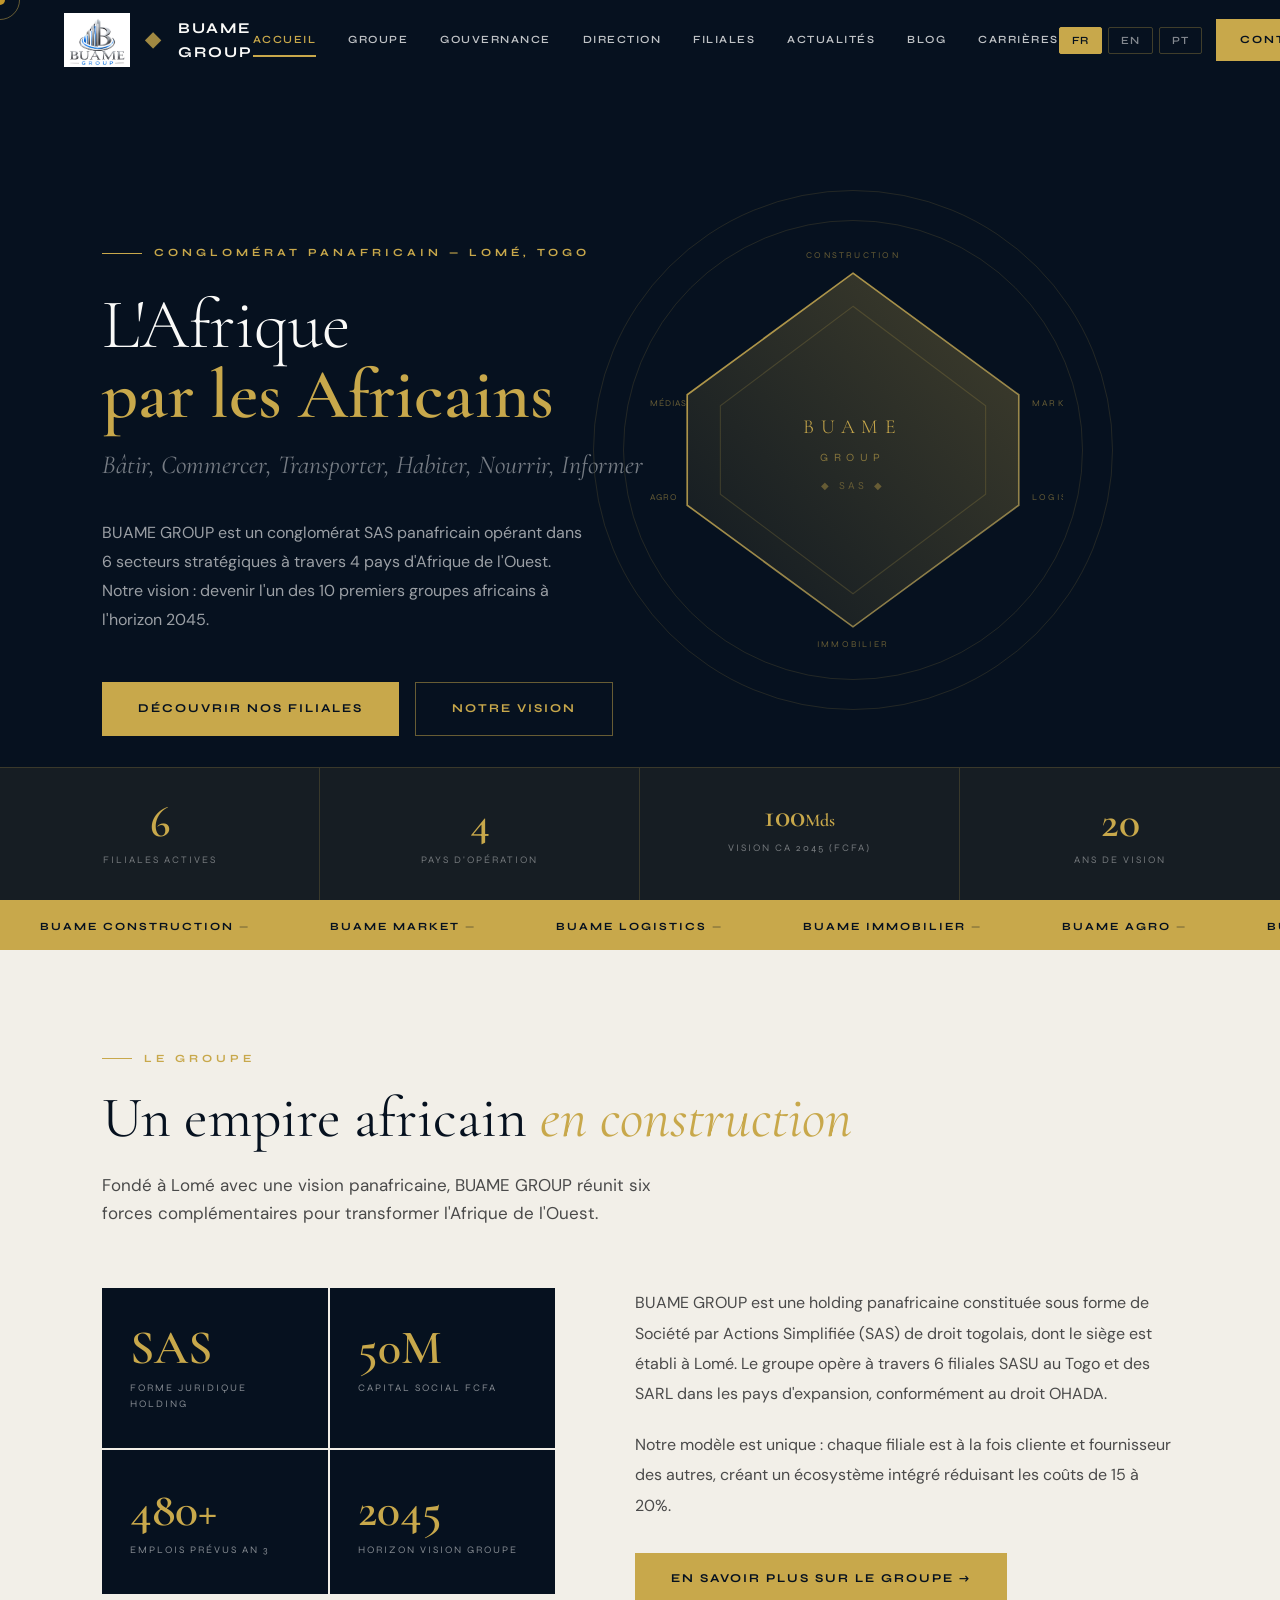
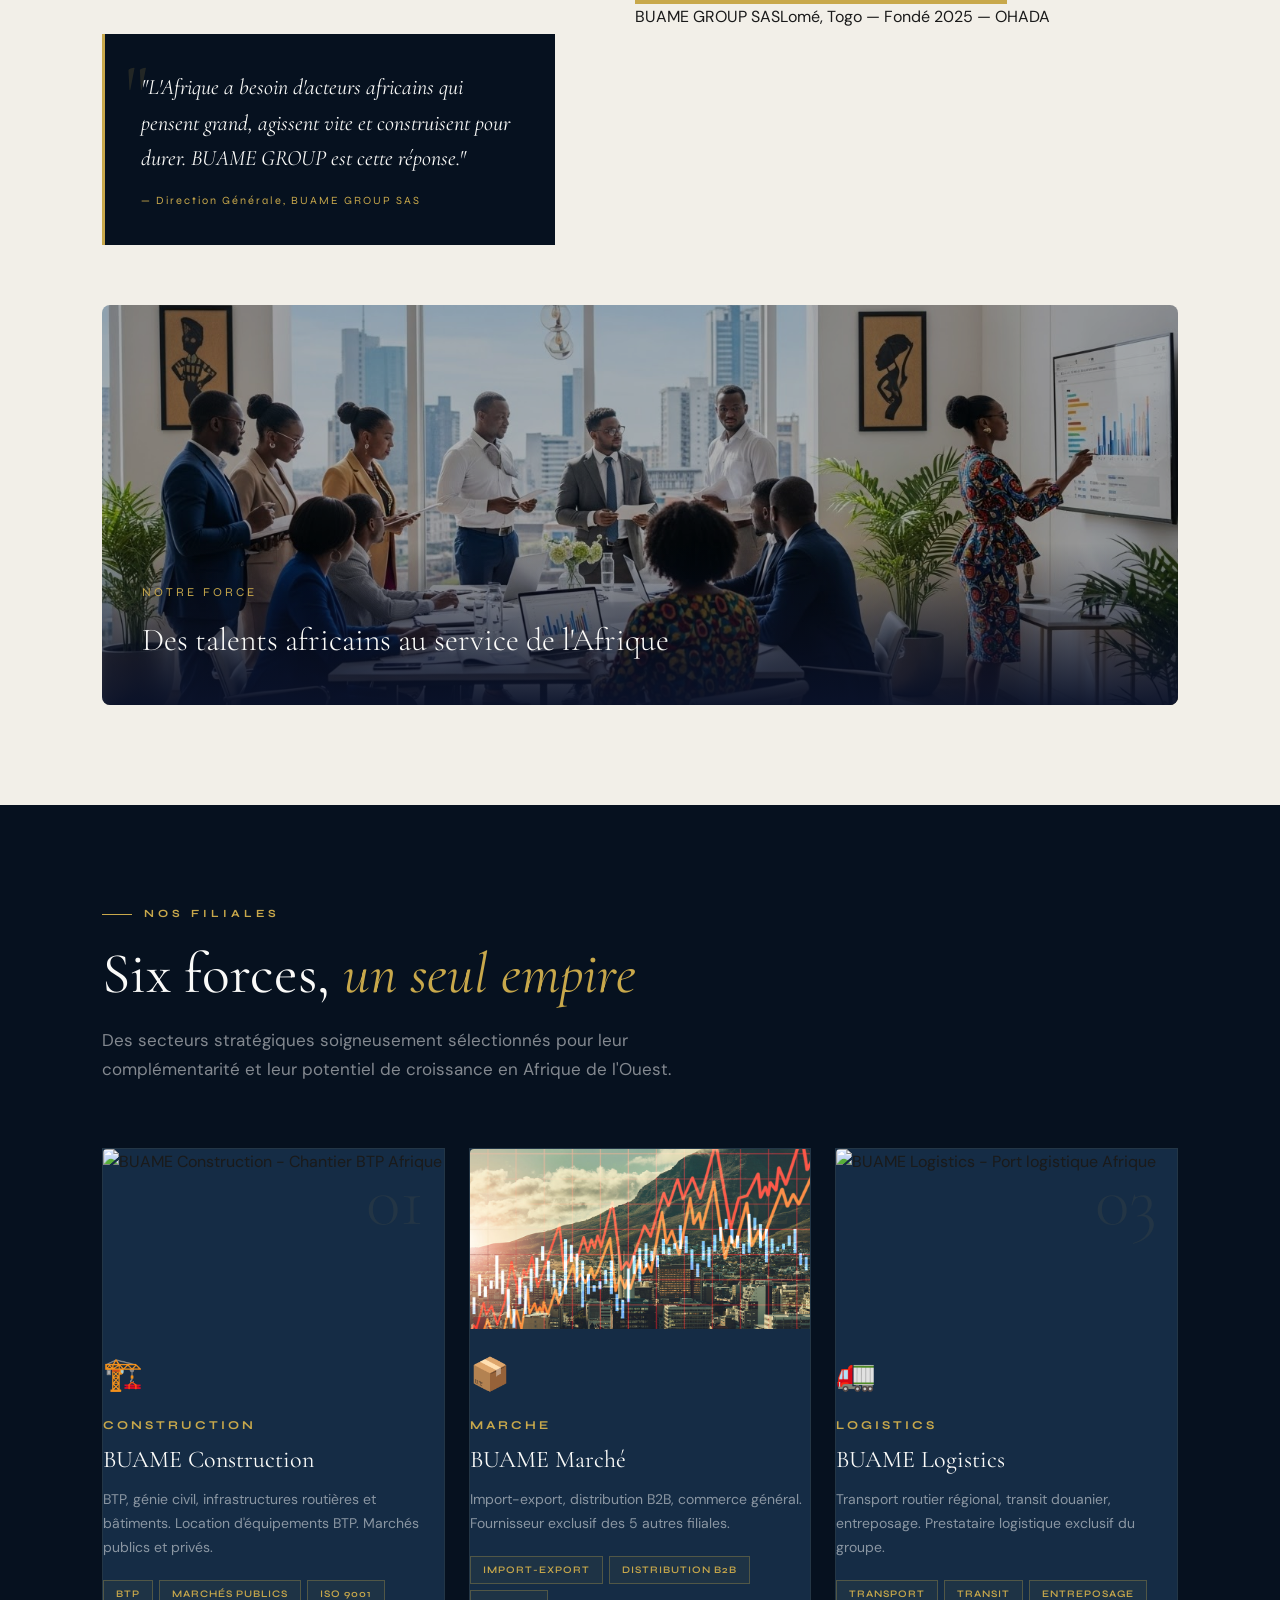
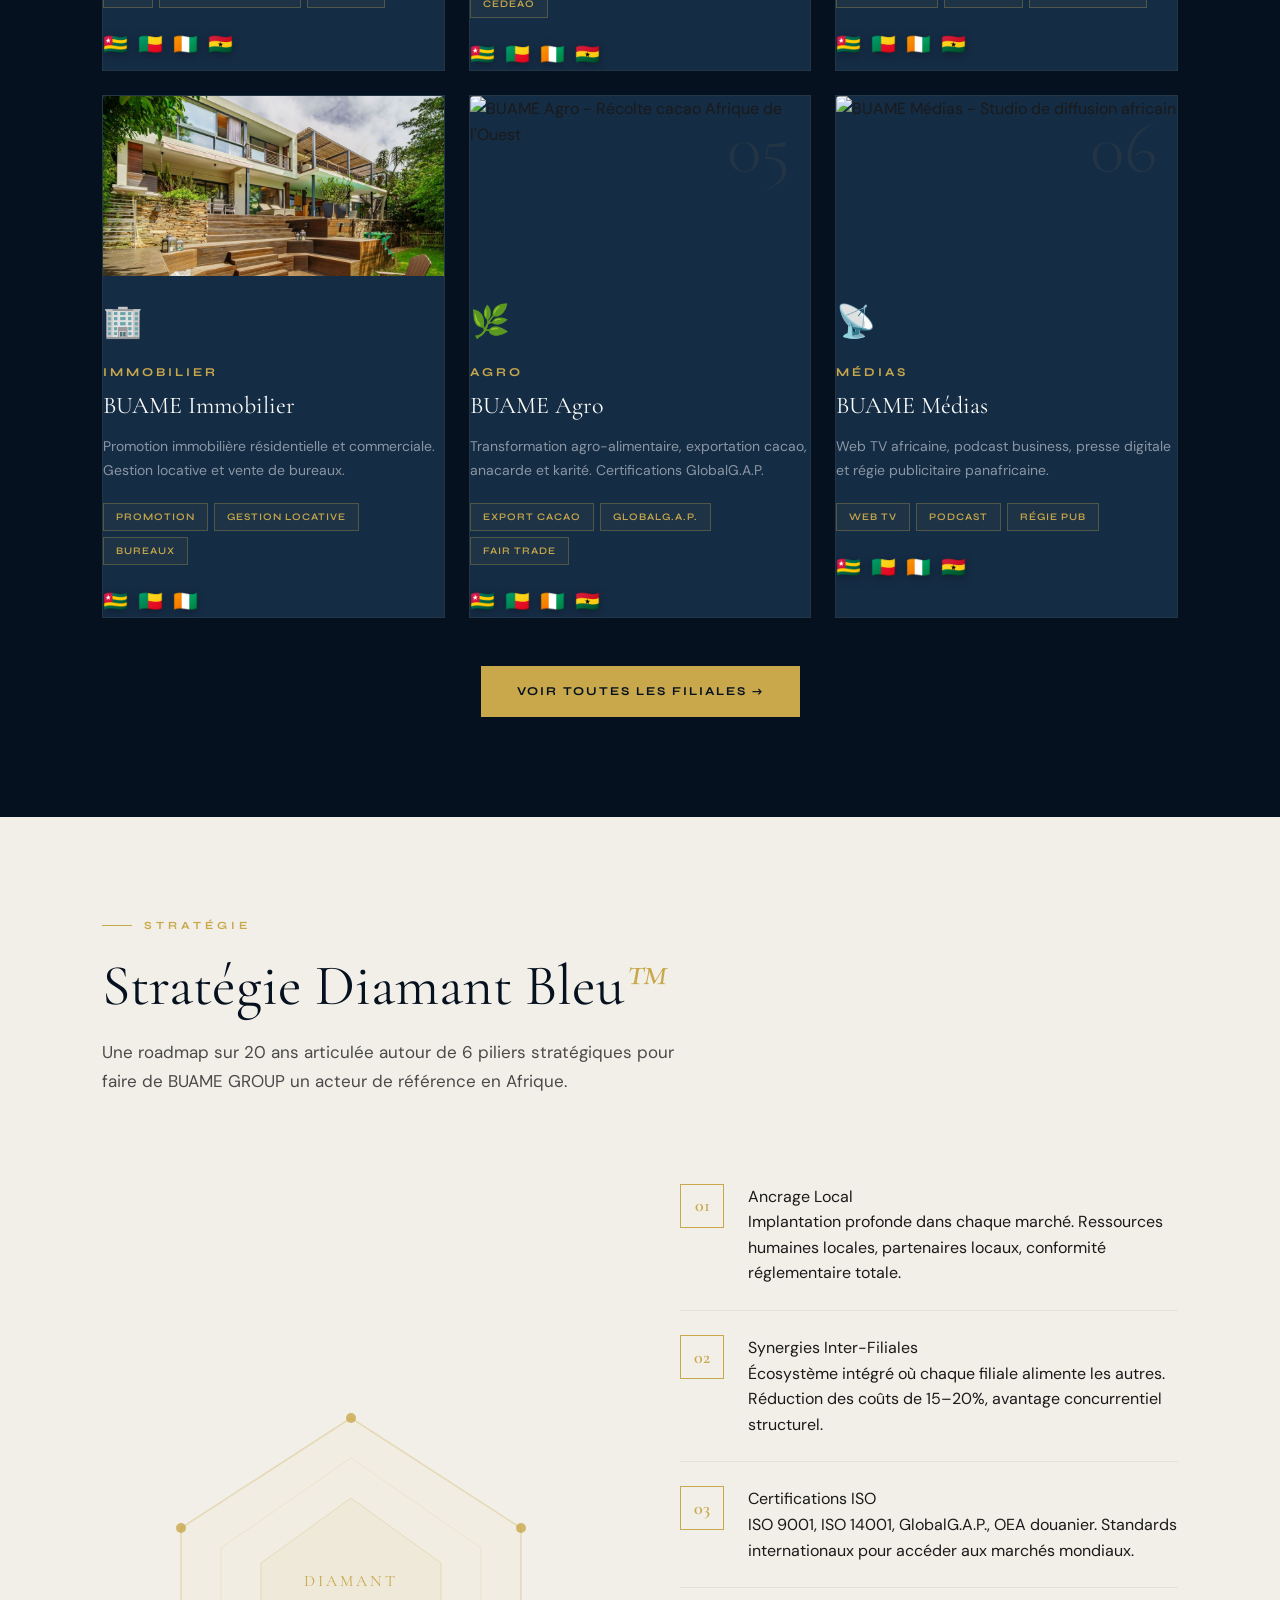
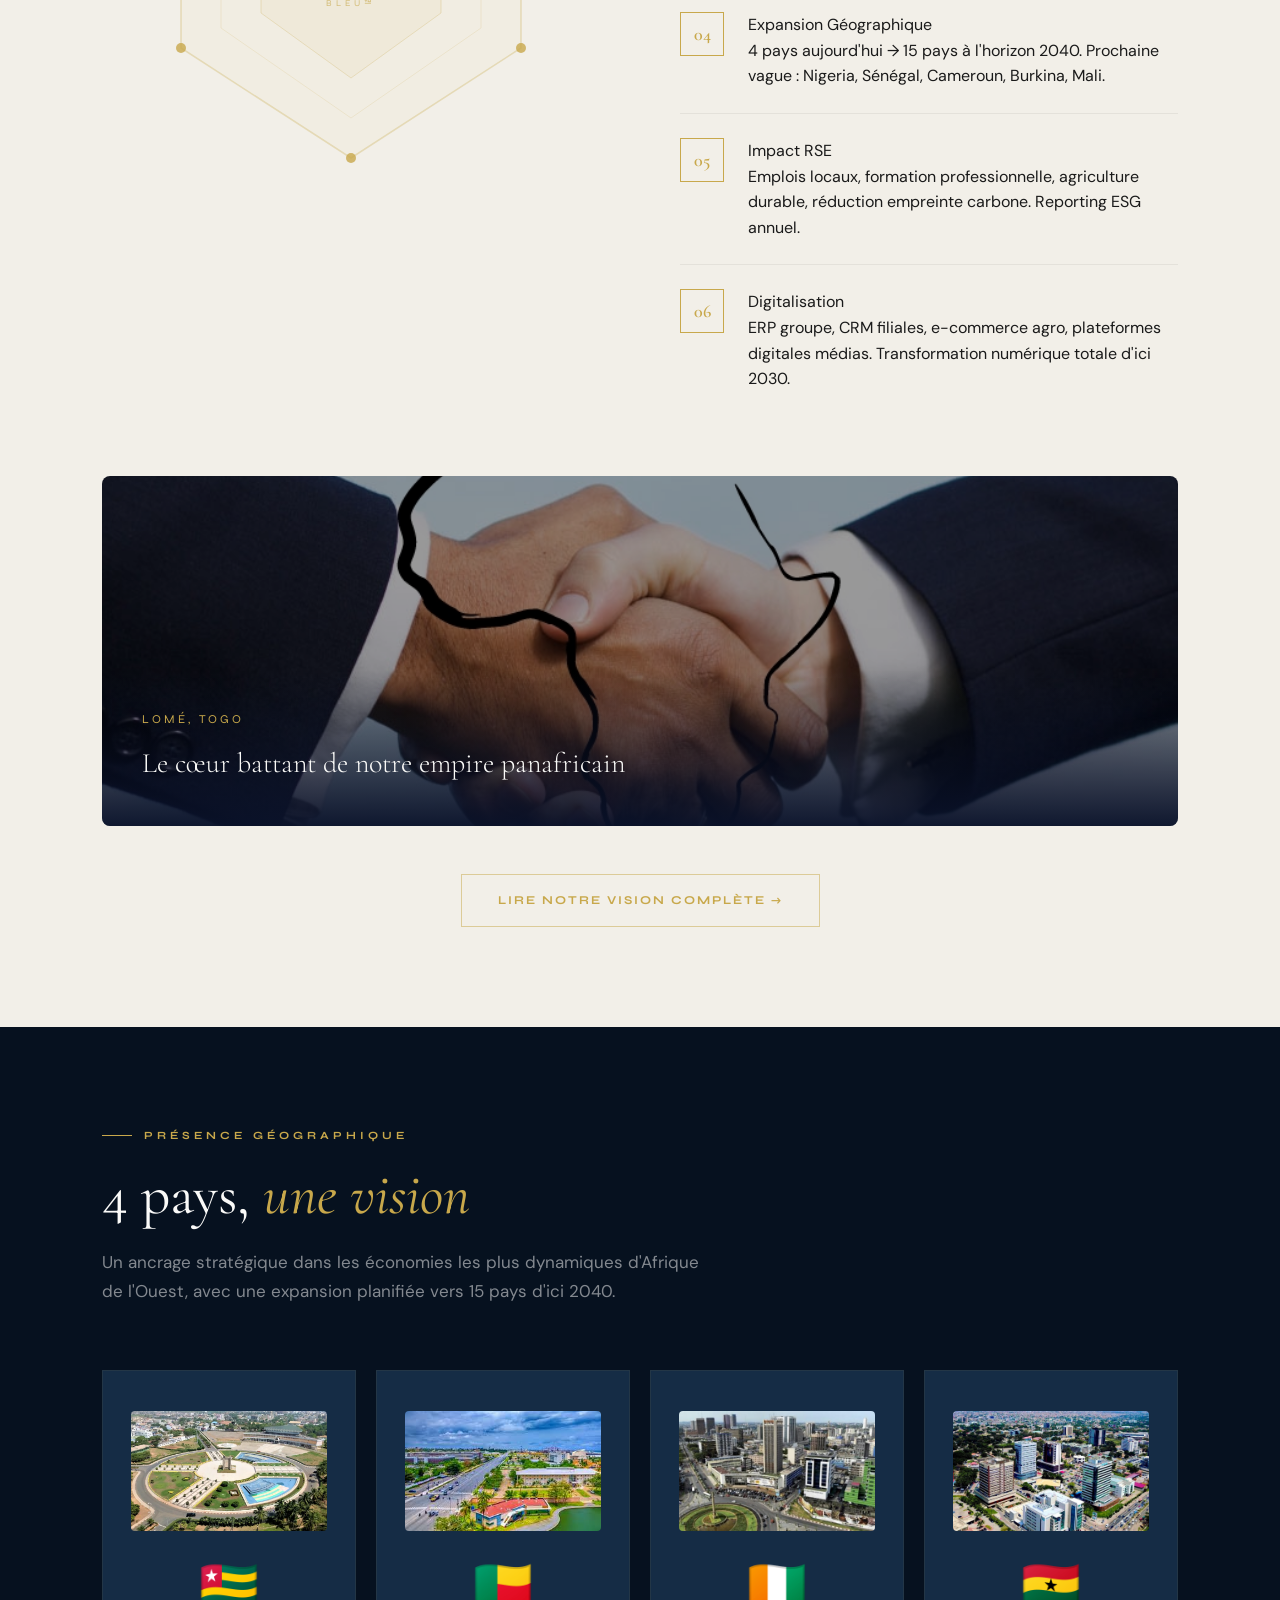
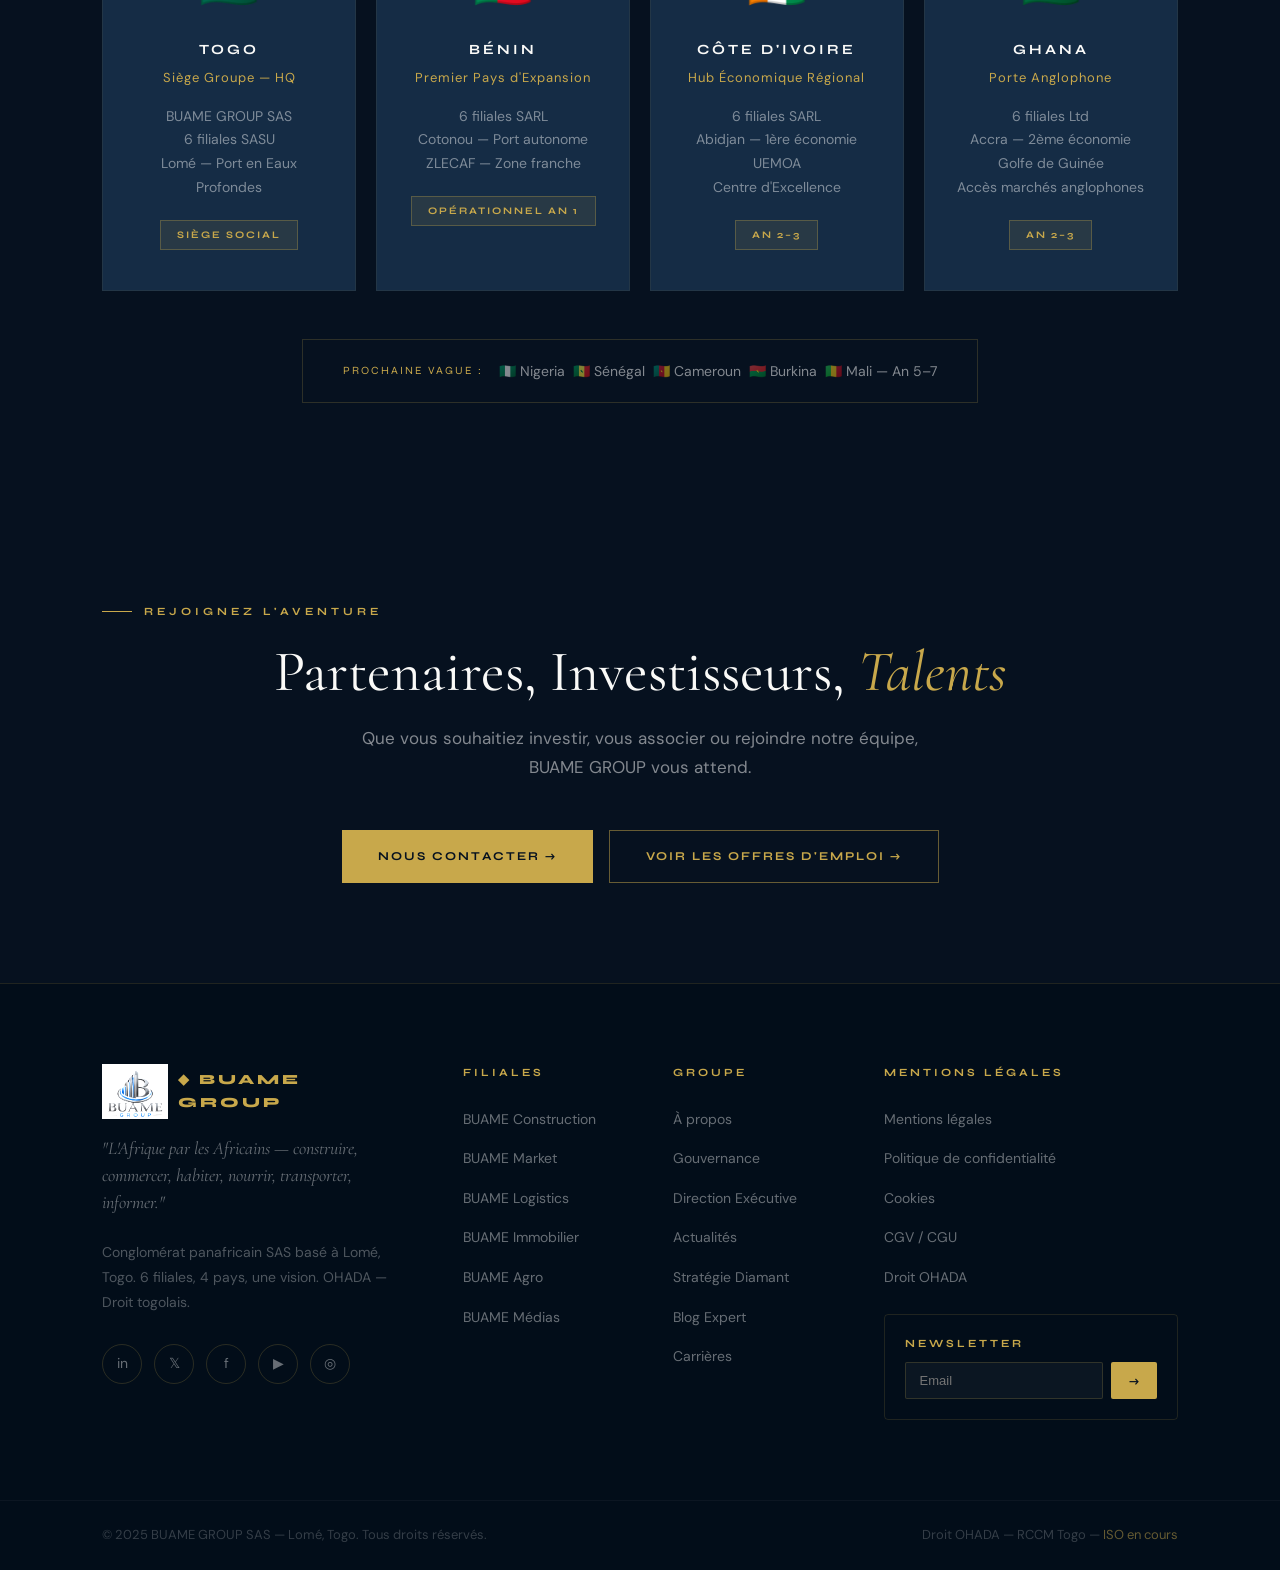
==== commit a63eb035: "Add files via upload" ====
--- a/index.html
+++ b/index.html
@@ -1,657 +1,620 @@
 <!DOCTYPE html>
 <html lang="fr">
-<head>
-<meta charset="UTF-8">
-<meta name="viewport" content="width=device-width, initial-scale=1.0">
-<title>BUAME GROUP — Conglomérat Panafricain | Construction · Trade · Logistics · Immobilier · Agro · Médias</title>
-<meta name="description" content="BUAME GROUP est un conglomérat panafricain SAS basé à Lomé, Togo, opérant dans 6 secteurs stratégiques en Afrique de l'Ouest : Construction, Trade, Logistics, Immobilier, Agro-Alimentaire et Médias.">
-<meta name="keywords" content="BUAME GROUP, conglomérat Afrique, holding panafricaine, BTP Togo, logistique Afrique, immobilier Lomé, agro-alimentaire CEDEAO, médias Afrique, OHADA">
-<meta property="og:title" content="BUAME GROUP — L'Empire Panafricain">
-<meta property="og:description" content="Conglomérat SAS basé à Lomé. 6 filiales. 4 pays. Vision 2045.">
-<meta property="og:type" content="website">
-<meta name="robots" content="index, follow">
-<link rel="canonical" href="https://www.buamegroup.com/">
-<link rel="preconnect" href="https://fonts.googleapis.com">
-<link href="https://fonts.googleapis.com/css2?family=Cormorant+Garamond:wght@300;400;500;600;700&family=Syne:wght@400;500;600;700;800&family=DM+Sans:wght@300;400;500&display=swap" rel="stylesheet">
-<link rel="stylesheet" href="style.css">
-<script type="application/ld+json">{"@context":"https://schema.org","@type":"Corporation","name":"BUAME GROUP","legalName":"BUAME GROUP SAS","url":"https://www.buamegroup.com","description":"Conglomérat panafricain basé à Lomé, Togo, opérant dans 6 secteurs stratégiques en Afrique de l'Ouest","foundingDate":"2025","foundingLocation":{"@type":"Place","name":"Lomé, Togo"},"areaServed":["Togo","Bénin","Côte d'Ivoire","Ghana"],"contactPoint":{"@type":"ContactPoint","contactType":"customer service","email":"contact@buamegroup.com"}}</script>
-</head>
-<body>
-<div class="cursor" id="cursor"></div>
-<div class="cursor-ring" id="cursorRing"></div>
-
-<div class="mobile-menu" id="mobileMenu">
-  <a href="index.html" onclick="closeMobileMenu()" data-i18n="nav.home">Accueil</a>
-  <a href="groupe.html" onclick="closeMobileMenu()" data-i18n="nav.group">Groupe</a>
-  <a href="gouvernance.html" onclick="closeMobileMenu()" data-i18n="nav.governance">Gouvernance</a>
-  <a href="direction.html" onclick="closeMobileMenu()" data-i18n="nav.direction">Direction</a>
-  <a href="filiales.html" onclick="closeMobileMenu()" data-i18n="nav.filiales">Filiales</a>
-  <a href="actualites.html" onclick="closeMobileMenu()" data-i18n="nav.news">Actualités</a>
-  <a href="blog.html" onclick="closeMobileMenu()" data-i18n="nav.blog">Blog</a>
-  <a href="recrutement.html" onclick="closeMobileMenu()" data-i18n="nav.careers">Carrières</a>
-  <a href="contact.html" onclick="closeMobileMenu()" data-i18n="nav.contact">Contact</a>
-  <div class="nav-lang" style="margin-top:24px">
-    <button class="lang-btn" onclick="setLang('fr');closeMobileMenu()">FR</button>
-    <button class="lang-btn" onclick="setLang('en');closeMobileMenu()">EN</button>
-    <button class="lang-btn" onclick="setLang('pt');closeMobileMenu()">PT</button>
-  </div>
-</div>
-
-<nav id="mainNav">
-  <a class="nav-logo" href="index.html"><span class="nav-logo-diamond">◆</span> BUAME GROUP</a>
-  <div class="nav-links">
-    <a href="index.html" class="active" data-i18n="nav.home">Accueil</a>
-    <a href="groupe.html" data-i18n="nav.group">Groupe</a>
-    <a href="gouvernance.html" data-i18n="nav.governance">Gouvernance</a>
-    <a href="direction.html" data-i18n="nav.direction">Direction</a>
-    <a href="filiales.html" data-i18n="nav.filiales">Filiales</a>
-    <a href="actualites.html" data-i18n="nav.news">Actualités</a>
-    <a href="blog.html" data-i18n="nav.blog">Blog</a>
-    <a href="recrutement.html" data-i18n="nav.careers">Carrières</a>
-  </div>
-  <div style="display:flex;gap:14px;align-items:center">
-    <div class="nav-lang">
-      <button class="lang-btn active" onclick="setLang('fr')">FR</button>
-      <button class="lang-btn" onclick="setLang('en')">EN</button>
-      <button class="lang-btn" onclick="setLang('pt')">PT</button>
+
+  <head>
+    <meta charset="UTF-8">
+    <meta name="viewport" content="width=device-width, initial-scale=1.0">
+    <title>BUAME GROUP — Conglomérat Panafricain | Construction · Trade · Logistics · Immobilier · Agro · Médias</title>
+    <meta name="description"
+      content="BUAME GROUP est un conglomérat panafricain SAS basé à Lomé, Togo, opérant dans 6 secteurs stratégiques en Afrique de l'Ouest.">
+    <meta name="robots" content="index, follow">
+    <link rel="canonical" href="https://www.buamegroup.com/">
+    <link rel="preconnect" href="https://fonts.googleapis.com">
+    <link
+      href="https://fonts.googleapis.com/css2?family=Cormorant+Garamond:wght@300;400;500;600;700&family=Syne:wght@400;500;600;700;800&family=DM+Sans:wght@300;400;500&display=swap"
+      rel="stylesheet">
+    <link rel="stylesheet" href="style.css">
+  </head>
+
+  <body>
+    <div class="cursor" id="cursor"></div>
+    <div class="cursor-ring" id="cursorRing"></div>
+    <div class="mobile-menu" id="mobileMenu">
+      <a href="index.html" onclick="closeMobileMenu()" data-i18n="nav.home">Accueil</a>
+      <a href="groupe.html" onclick="closeMobileMenu()" data-i18n="nav.group">Groupe</a>
+      <a href="gouvernance.html" onclick="closeMobileMenu()" data-i18n="nav.governance">Gouvernance</a>
+      <a href="direction.html" onclick="closeMobileMenu()" data-i18n="nav.direction">Direction</a>
+      <a href="filiales.html" onclick="closeMobileMenu()" data-i18n="nav.filiales">Filiales</a>
+      <a href="actualites.html" onclick="closeMobileMenu()" data-i18n="nav.news">Actualités</a>
+      <a href="blog.html" onclick="closeMobileMenu()" data-i18n="nav.blog">Blog</a>
+      <a href="recrutement.html" onclick="closeMobileMenu()" data-i18n="nav.careers">Carrières</a>
+      <a href="contact.html" onclick="closeMobileMenu()" data-i18n="nav.contact">Contact</a>
+      <div class="nav-lang" style="margin-top:24px">
+        <button class="lang-btn" onclick="setLang('fr');closeMobileMenu()">FR</button>
+        <button class="lang-btn" onclick="setLang('en');closeMobileMenu()">EN</button>
+        <button class="lang-btn" onclick="setLang('pt');closeMobileMenu()">PT</button>
+      </div>
     </div>
-    <a href="contact.html" class="nav-cta" data-i18n="nav.contact">Contact</a>
-    <div class="nav-hamburger" id="hamburger" onclick="toggleMobileMenu()"><span></span><span></span><span></span></div>
-  </div>
-</nav>
-
-<!-- HERO -->
-<section class="hero" id="home" aria-label="Hero BUAME GROUP">
-  <div class="hero-bg"></div>
-  <div class="hero-grid" role="presentation"></div>
-  <div class="hero-left" style="padding-top:80px">
-    <div class="hero-eyebrow" data-i18n="hero.eyebrow">Conglomérat Panafricain — Lomé, Togo</div>
-    <h1 class="hero-title"><span>L'Afrique</span><strong>par les Africains</strong></h1>
-    <p class="hero-subtitle" data-i18n="hero.subtitle">Bâtir, Commercer, Transporter, Habiter, Nourrir, Informer</p>
-    <p class="hero-desc" data-i18n="hero.desc">BUAME GROUP est un conglomérat SAS panafricain opérant dans 6 secteurs stratégiques à travers 4 pays d'Afrique de l'Ouest. Notre vision : devenir l'un des 10 premiers groupes africains à l'horizon 2045.</p>
-    <div class="hero-actions">
-      <a href="filiales.html" class="btn btn-primary" data-i18n="hero.cta1">Découvrir nos filiales</a>
-      <a href="groupe.html" class="btn btn-outline" data-i18n="hero.cta2">Notre vision</a>
+    <nav id="mainNav">
+      <a class="nav-logo" href="index.html">
+        <img src="logo.png" alt="BUAME GROUP" data-i18n-alt="logo.alt" class="nav-logo-img"
+          onerror="this.style.display='none'">
+        <span class="nav-logo-diamond">◆</span>
+        <span class="nav-logo-text">BUAME GROUP</span>
+      </a>
+      <div class="nav-links">
+        <a href="index.html" class="active" data-i18n="nav.home">Accueil</a>
+        <a href="groupe.html" data-i18n="nav.group">Groupe</a>
+        <a href="gouvernance.html" data-i18n="nav.governance">Gouvernance</a>
+        <a href="direction.html" data-i18n="nav.direction">Direction</a>
+        <a href="filiales.html" data-i18n="nav.filiales">Filiales</a>
+        <a href="actualites.html" data-i18n="nav.news">Actualités</a>
+        <a href="blog.html" data-i18n="nav.blog">Blog</a>
+        <a href="recrutement.html" data-i18n="nav.careers">Carrières</a>
+      </div>
+      <div style="display:flex;gap:14px;align-items:center">
+        <div class="nav-lang">
+          <button class="lang-btn active" onclick="setLang('fr')">FR</button>
+          <button class="lang-btn" onclick="setLang('en')">EN</button>
+          <button class="lang-btn" onclick="setLang('pt')">PT</button>
+        </div>
+        <a href="contact.html" class="nav-cta" data-i18n="nav.contact">Contact</a>
+        <div class="nav-hamburger" id="hamburger" onclick="toggleMobileMenu()"><span></span><span></span><span></span>
+        </div>
+      </div>
+    </nav>
+
+    <!-- HERO -->
+    <section class="hero" id="home">
+      <div class="hero-bg"></div>
+      <div class="hero-grid"></div>
+      <div class="hero-left" style="padding-top:80px">
+        <div class="hero-eyebrow" data-i18n="hero.eyebrow">Conglomérat Panafricain — Lomé, Togo</div>
+        <h1 class="hero-title">
+          <span data-i18n="hero.title.line1">L'Afrique</span>
+          <strong data-i18n="hero.title.line2">par les Africains</strong>
+        </h1>
+        <p class="hero-subtitle" data-i18n="hero.subtitle">Bâtir, Commercer, Transporter, Habiter, Nourrir, Informer</p>
+        <p class="hero-desc" data-i18n="hero.desc">BUAME GROUP est un conglomérat SAS panafricain opérant dans 6
+          secteurs stratégiques à travers 4 pays d'Afrique de l'Ouest. Notre vision : devenir l'un des 10 premiers
+          groupes africains à l'horizon 2045.</p>
+        <div class="hero-actions">
+          <a href="filiales.html" class="btn btn-primary" data-i18n="hero.cta1">Découvrir nos filiales</a>
+          <a href="groupe.html" class="btn btn-outline" data-i18n="hero.cta2">Notre vision</a>
+        </div>
+      </div>
+      <div class="hero-right" aria-hidden="true">
+        <div class="hero-diamond-wrap">
+          <div class="diamond-pulse"></div>
+          <div class="diamond-pulse diamond-pulse-2"></div>
+          <div class="hero-diamond">
+            <svg viewBox="0 0 380 380" xmlns="http://www.w3.org/2000/svg">
+              <defs>
+                <linearGradient id="dg1" x1="0%" y1="0%" x2="100%" y2="100%">
+                  <stop offset="0%" stop-color="#C8A84B" stop-opacity="0.9" />
+                  <stop offset="100%" stop-color="#E8C96A" stop-opacity="0.5" />
+                </linearGradient>
+                <linearGradient id="dg2" x1="100%" y1="0%" x2="0%" y2="100%">
+                  <stop offset="0%" stop-color="#C8A84B" stop-opacity="0.3" />
+                  <stop offset="100%" stop-color="#C8A84B" stop-opacity="0.05" />
+                </linearGradient>
+              </defs>
+              <polygon points="190,30 340,140 340,240 190,350 40,240 40,140" fill="url(#dg2)" stroke="url(#dg1)"
+                stroke-width="1.5" />
+              <polygon points="190,60 310,150 310,230 190,320 70,230 70,150" fill="none" stroke="rgba(200,168,75,0.2)"
+                stroke-width="1" />
+              <text x="190" y="175" text-anchor="middle" fill="#C8A84B" font-family="'Cormorant Garamond',serif"
+                font-size="18" font-weight="300" letter-spacing="6">BUAME</text>
+              <text x="190" y="200" text-anchor="middle" fill="rgba(200,168,75,0.6)" font-family="'Syne',sans-serif"
+                font-size="10" letter-spacing="5">GROUP</text>
+              <text x="190" y="225" text-anchor="middle" fill="rgba(200,168,75,0.4)" font-family="'DM Sans',sans-serif"
+                font-size="9" letter-spacing="3">◆ SAS ◆</text>
+              <text x="190" y="16" text-anchor="middle" fill="rgba(200,168,75,0.5)" font-family="'Syne',sans-serif"
+                font-size="8" letter-spacing="2">CONSTRUCTION</text>
+              <text x="352" y="150" fill="rgba(200,168,75,0.5)" font-family="'Syne',sans-serif" font-size="8"
+                letter-spacing="2">MARKET</text>
+              <text x="352" y="235" fill="rgba(200,168,75,0.5)" font-family="'Syne',sans-serif" font-size="8"
+                letter-spacing="2">LOGISTICS</text>
+              <text x="190" y="368" text-anchor="middle" fill="rgba(200,168,75,0.5)" font-family="'Syne',sans-serif"
+                font-size="8" letter-spacing="2">IMMOBILIER</text>
+              <text x="6" y="235" fill="rgba(200,168,75,0.5)" font-family="'Syne',sans-serif" font-size="8"
+                letter-spacing="1">AGRO</text>
+              <text x="6" y="150" fill="rgba(200,168,75,0.5)" font-family="'Syne',sans-serif" font-size="8"
+                letter-spacing="1">MÉDIAS</text>
+            </svg>
+          </div>
+        </div>
+      </div>
+      <div class="hero-stats">
+        <div class="hero-stat reveal">
+          <div class="stat-number" data-count="6">0</div>
+          <div class="stat-label" data-i18n="stats.filiales">Filiales Actives</div>
+        </div>
+        <div class="hero-stat reveal reveal-delay-1">
+          <div class="stat-number" data-count="4">0</div>
+          <div class="stat-label" data-i18n="stats.countries">Pays d'Opération</div>
+        </div>
+        <div class="hero-stat reveal reveal-delay-2">
+          <div class="stat-number" style="font-size:32px">100<span style="font-size:18px"
+              data-i18n="stats.billions">Mds</span></div>
+          <div class="stat-label" data-i18n="stats.vision">Vision CA 2045 (FCFA)</div>
+        </div>
+        <div class="hero-stat reveal reveal-delay-3">
+          <div class="stat-number" data-count="20">0</div>
+          <div class="stat-label" data-i18n="stats.years">Ans de Vision</div>
+        </div>
+      </div>
+    </section>
+
+    <!-- TICKER -->
+    <div class="ticker" aria-hidden="true">
+      <div class="ticker-inner">
+        <span class="ticker-item">BUAME CONSTRUCTION <span class="ticker-sep">—</span></span>
+        <span class="ticker-item">BUAME MARKET <span class="ticker-sep">—</span></span>
+        <span class="ticker-item">BUAME LOGISTICS <span class="ticker-sep">—</span></span>
+        <span class="ticker-item">BUAME IMMOBILIER <span class="ticker-sep">—</span></span>
+        <span class="ticker-item">BUAME AGRO <span class="ticker-sep">—</span></span>
+        <span class="ticker-item">BUAME MÉDIAS <span class="ticker-sep">—</span></span>
+        <span class="ticker-item">LOMÉ · COTONOU · ABIDJAN · ACCRA <span class="ticker-sep">—</span></span>
+        <span class="ticker-item">STRATÉGIE DIAMANT BLEU™ <span class="ticker-sep">—</span></span>
+        <span class="ticker-item">VISION 2045 <span class="ticker-sep">—</span></span>
+        <span class="ticker-item">BUAME CONSTRUCTION <span class="ticker-sep">—</span></span>
+        <span class="ticker-item">BUAME MARKET <span class="ticker-sep">—</span></span>
+        <span class="ticker-item">BUAME LOGISTICS <span class="ticker-sep">—</span></span>
+        <span class="ticker-item">BUAME IMMOBILIER <span class="ticker-sep">—</span></span>
+        <span class="ticker-item">BUAME AGRO <span class="ticker-sep">—</span></span>
+        <span class="ticker-item">BUAME MÉDIAS <span class="ticker-sep">—</span></span>
+        <span class="ticker-item">LOMÉ · COTONOU · ABIDJAN · ACCRA <span class="ticker-sep">—</span></span>
+        <span class="ticker-item">STRATÉGIE DIAMANT BLEU™ <span class="ticker-sep">—</span></span>
+        <span class="ticker-item">VISION 2045 <span class="ticker-sep">—</span></span>
+      </div>
     </div>
-  </div>
-  <div class="hero-right" aria-hidden="true">
-    <div class="hero-diamond-wrap">
-      <div class="diamond-pulse"></div>
-      <div class="diamond-pulse diamond-pulse-2"></div>
-      <div class="hero-diamond">
-        <svg viewBox="0 0 380 380" xmlns="http://www.w3.org/2000/svg">
-          <defs>
-            <linearGradient id="dg1" x1="0%" y1="0%" x2="100%" y2="100%">
-              <stop offset="0%" stop-color="#C8A84B" stop-opacity="0.9"/>
-              <stop offset="100%" stop-color="#E8C96A" stop-opacity="0.5"/>
-            </linearGradient>
-            <linearGradient id="dg2" x1="100%" y1="0%" x2="0%" y2="100%">
-              <stop offset="0%" stop-color="#C8A84B" stop-opacity="0.3"/>
-              <stop offset="100%" stop-color="#C8A84B" stop-opacity="0.05"/>
-            </linearGradient>
-          </defs>
-          <polygon points="190,30 340,140 340,240 190,350 40,240 40,140" fill="url(#dg2)" stroke="url(#dg1)" stroke-width="1.5"/>
-          <polygon points="190,60 310,150 310,230 190,320 70,230 70,150" fill="none" stroke="rgba(200,168,75,0.2)" stroke-width="1"/>
-          <polygon points="190,90 280,155 280,225 190,290 100,225 100,155" fill="none" stroke="rgba(200,168,75,0.1)" stroke-width="0.5"/>
-          <text x="190" y="175" text-anchor="middle" fill="#C8A84B" font-family="'Cormorant Garamond',serif" font-size="18" font-weight="300" letter-spacing="6">BUAME</text>
-          <text x="190" y="200" text-anchor="middle" fill="rgba(200,168,75,0.6)" font-family="'Syne',sans-serif" font-size="10" letter-spacing="5">GROUP</text>
-          <text x="190" y="225" text-anchor="middle" fill="rgba(200,168,75,0.4)" font-family="'DM Sans',sans-serif" font-size="9" letter-spacing="3">◆ SAS ◆</text>
-          <line x1="190" y1="30" x2="190" y2="350" stroke="rgba(200,168,75,0.08)" stroke-width="0.5"/>
-          <line x1="40" y1="190" x2="340" y2="190" stroke="rgba(200,168,75,0.08)" stroke-width="0.5"/>
-          <text x="190" y="16" text-anchor="middle" fill="rgba(200,168,75,0.5)" font-family="'Syne',sans-serif" font-size="8" letter-spacing="2">CONSTRUCTION</text>
-          <text x="352" y="150" fill="rgba(200,168,75,0.5)" font-family="'Syne',sans-serif" font-size="8" letter-spacing="2">TRADE</text>
-          <text x="352" y="235" fill="rgba(200,168,75,0.5)" font-family="'Syne',sans-serif" font-size="8" letter-spacing="2">LOGISTICS</text>
-          <text x="190" y="368" text-anchor="middle" fill="rgba(200,168,75,0.5)" font-family="'Syne',sans-serif" font-size="8" letter-spacing="2">IMMOBILIER</text>
-          <text x="6" y="235" fill="rgba(200,168,75,0.5)" font-family="'Syne',sans-serif" font-size="8" letter-spacing="1">AGRO</text>
-          <text x="6" y="150" fill="rgba(200,168,75,0.5)" font-family="'Syne',sans-serif" font-size="8" letter-spacing="1">MÉDIAS</text>
-        </svg>
+
+    <!-- GROUPE -->
+    <section class="about" id="about">
+      <div class="section-eyebrow" data-i18n="about.eyebrow">Le Groupe</div>
+      <h2 class="section-title" data-i18n="about.title">Un empire africain <em>en construction</em></h2>
+      <p class="section-subtitle" data-i18n="about.subtitle">Fondé à Lomé avec une vision panafricaine, BUAME GROUP
+        réunit six forces complémentaires pour transformer l'Afrique de l'Ouest.</p>
+      <div class="about-grid">
+        <div>
+          <div class="about-numbers">
+            <div class="about-number-card reveal">
+              <div class="about-num" data-i18n="about.num.sas">SAS</div>
+              <div class="about-num-label" data-i18n="about.card.legal">Forme Juridique Holding</div>
+            </div>
+            <div class="about-number-card reveal reveal-delay-1">
+              <div class="about-num" data-i18n="about.num.capital">50M</div>
+              <div class="about-num-label" data-i18n="about.card.capital">Capital Social FCFA</div>
+            </div>
+            <div class="about-number-card reveal reveal-delay-2">
+              <div class="about-num" data-i18n="about.num.jobs">480+</div>
+              <div class="about-num-label" data-i18n="about.card.jobs">Emplois prévus An 3</div>
+            </div>
+            <div class="about-number-card reveal reveal-delay-3">
+              <div class="about-num" data-i18n="about.num.horizon">2045</div>
+              <div class="about-num-label" data-i18n="about.card.horizon">Horizon Vision Groupe</div>
+            </div>
+          </div>
+          <div class="about-vision reveal">
+            <p data-i18n="about.quote">"L'Afrique a besoin d'acteurs africains qui pensent grand, agissent vite et
+              construisent pour durer. BUAME GROUP est cette réponse."</p>
+            <cite data-i18n="about.cite">— Direction Générale, BUAME GROUP SAS</cite>
+          </div>
+        </div>
+        <div class="about-text reveal">
+          <p data-i18n="about.p1">BUAME GROUP est une holding panafricaine constituée sous forme de Société par Actions
+            Simplifiée (SAS) de droit togolais, dont le siège est établi à Lomé. Le groupe opère à travers 6 filiales
+            SASU au Togo et des SARL dans les pays d'expansion, conformément au droit OHADA.</p>
+          <p data-i18n="about.p2">Notre modèle est unique : chaque filiale est à la fois cliente et fournisseur des
+            autres, créant un écosystème intégré réduisant les coûts de 15 à 20%.</p>
+          <div style="margin-top:32px"><a href="groupe.html" class="btn btn-primary" data-i18n="about.cta">En savoir
+              plus sur le groupe →</a></div>
+          <div class="about-signature"><span data-i18n="about.signature">BUAME GROUP SAS</span><span
+              data-i18n="about.signature2">Lomé, Togo — Fondé 2025 — OHADA</span></div>
+        </div>
+      </div>
+      <!-- PHOTO : Équipe dirigeante africaine -->
+      <div style="margin-top:60px; border-radius:8px; overflow:hidden; position:relative; height:400px;">
+        <img src="developpement_africain.jpg" alt="Équipe dirigeante BUAME GROUP" data-i18n-alt="img.team"
+          style="width:100%; height:100%; object-fit:cover; filter:brightness(0.7);">
+        <div
+          style="position:absolute; bottom:0; left:0; right:0; padding:40px; background:linear-gradient(transparent, rgba(10,18,42,0.95));">
+          <p
+            style="color:var(--gold); font-family:'Syne',sans-serif; font-size:12px; letter-spacing:3px; text-transform:uppercase; margin-bottom:12px;">
+            Notre Force</p>
+          <h3 style="color:var(--white); font-family:'Cormorant Garamond',serif; font-size:32px; font-weight:300;"
+            data-i18n="img.overlay.team.title">Des
+            talents africains au service de l'Afrique</h3>
+        </div>
+      </div>
+    </section>
+
+    <!-- FILIALES -->
+    <section class="filiales" id="filiales">
+      <div class="section-eyebrow" data-i18n="filiales.eyebrow">Nos Filiales</div>
+      <h2 class="section-title" data-i18n="filiales.title">Six forces, <em>un seul empire</em></h2>
+      <p class="section-subtitle" data-i18n="filiales.subtitle">Des secteurs stratégiques soigneusement sélectionnés
+        pour leur complémentarité et leur potentiel de croissance en Afrique de l'Ouest.</p>
+      <div class="filiales-grid">
+        <article class="filiale-card reveal" onclick="openFiliale('construction')">
+          <div class="filiale-image"
+            style="width:100%; height:180px; overflow:hidden; border-radius:4px 4px 0 0; margin-bottom:20px;">
+            <img
+              src="https://kimi-web-img.moonshot.cn/img/www.ccb-boulder.org/8b2bc0226a66f11d6b9b2016f87d0133d9aaf7f0.jpg"
+              alt="BUAME Construction" data-i18n-alt="img.construction"
+              style="width:100%; height:100%; object-fit:cover; transition:transform 0.5s ease;">
+          </div>
+          <div class="filiale-num">01</div>
+          <div class="filiale-icon">🏗️</div>
+          <div class="filiale-name" data-i18n="filiale.construction.name">CONSTRUCTION</div>
+          <h3 class="filiale-full" data-i18n="filiale.construction.full">BUAME Construction</h3>
+          <p class="filiale-desc" data-i18n="filiale.construction.desc">BTP, génie civil, infrastructures routières et
+            bâtiments. Location d'équipements BTP. Marchés publics et privés.</p>
+          <div class="filiale-tags"><span class="filiale-tag" data-i18n="tag.btp">BTP</span><span class="filiale-tag"
+              data-i18n="tag.marches">Marchés publics</span><span class="filiale-tag" data-i18n="tag.iso9001">ISO
+              9001</span></div>
+          <div class="filiale-countries"><span class="country-flag">🇹🇬</span><span
+              class="country-flag">🇧🇯</span><span class="country-flag">🇨🇮</span><span
+              class="country-flag">🇬🇭</span></div>
+        </article>
+        <article class="filiale-card reveal reveal-delay-1" onclick="openFiliale('trade')">
+          <div class="filiale-image"
+            style="width:100%; height:180px; overflow:hidden; border-radius:4px 4px 0 0; margin-bottom:20px;">
+            <img src="market.jpg" alt="BUAME Trade" data-i18n-alt="img.trade"
+              style="width:100%; height:100%; object-fit:cover; transition:transform 0.5s ease;">
+          </div>
+          <div class="filiale-num">02</div>
+          <div class="filiale-icon">📦</div>
+          <div class="filiale-name" data-i18n="filiale.trade.name">MARKET</div>
+          <h3 class="filiale-full" data-i18n="filiale.trade.full">BUAME Market</h3>
+          <p class="filiale-desc" data-i18n="filiale.trade.desc">Import-export, distribution B2B, commerce général.
+            Fournisseur exclusif des 5 autres filiales.</p>
+          <div class="filiale-tags"><span class="filiale-tag" data-i18n="tag.importexport">Import-Export</span><span
+              class="filiale-tag">Distribution
+              B2B</span><span class="filiale-tag" data-i18n="tag.cedeao">CEDEAO</span></div>
+          <div class="filiale-countries"><span class="country-flag">🇹🇬</span><span
+              class="country-flag">🇧🇯</span><span class="country-flag">🇨🇮</span><span
+              class="country-flag">🇬🇭</span></div>
+        </article>
+        <article class="filiale-card reveal reveal-delay-2" onclick="openFiliale('logistics')">
+          <div class="filiale-image"
+            style="width:100%; height:180px; overflow:hidden; border-radius:4px 4px 0 0; margin-bottom:20px;">
+            <img
+              src="https://kimi-web-img.moonshot.cn/img/bigboxcontainers.co.za/47f51560cd4622e92d0295aa013b1aa81c1bfdbd.jpg"
+              alt="BUAME Logistics" data-i18n-alt="img.logistics"
+              style="width:100%; height:100%; object-fit:cover; transition:transform 0.5s ease;">
+          </div>
+          <div class="filiale-num">03</div>
+          <div class="filiale-icon">🚛</div>
+          <div class="filiale-name" data-i18n="filiale.logistics.name">LOGISTICS</div>
+          <h3 class="filiale-full" data-i18n="filiale.logistics.full">BUAME Logistics</h3>
+          <p class="filiale-desc" data-i18n="filiale.logistics.desc">Transport routier régional, transit douanier,
+            entreposage. Prestataire logistique exclusif du groupe.</p>
+          <div class="filiale-tags"><span class="filiale-tag" data-i18n="tag.transport">Transport</span><span
+              class="filiale-tag">Transit</span><span class="filiale-tag" data-i18n="tag.storage">Entreposage</span>
+          </div>
+          <div class="filiale-countries"><span class="country-flag">🇹🇬</span><span
+              class="country-flag">🇧🇯</span><span class="country-flag">🇨🇮</span><span
+              class="country-flag">🇬🇭</span></div>
+        </article>
+        <article class="filiale-card reveal" onclick="openFiliale('immobilier')">
+          <div class="filiale-image"
+            style="width:100%; height:180px; overflow:hidden; border-radius:4px 4px 0 0; margin-bottom:20px;">
+            <img src="estate.jpg" alt="BUAME Immobilier" data-i18n-alt="img.immobilier"
+              style="width:100%; height:100%; object-fit:cover; transition:transform 0.5s ease;">
+          </div>
+          <div class="filiale-num">04</div>
+          <div class="filiale-icon">🏢</div>
+          <div class="filiale-name" data-i18n="filiale.immobilier.name">IMMOBILIER</div>
+          <h3 class="filiale-full" data-i18n="filiale.immobilier.full">BUAME Immobilier</h3>
+          <p class="filiale-desc" data-i18n="filiale.immobilier.desc">Promotion immobilière résidentielle et
+            commerciale. Gestion locative et vente de bureaux.</p>
+          <div class="filiale-tags"><span class="filiale-tag" data-i18n="tag.promotion">Promotion</span><span
+              class="filiale-tag" data-i18n="tag.locative">Gestion locative</span><span class="filiale-tag"
+              data-i18n="tag.bureaux">Bureaux</span></div>
+          <div class="filiale-countries"><span class="country-flag">🇹🇬</span><span
+              class="country-flag">🇧🇯</span><span class="country-flag">🇨🇮</span></div>
+        </article>
+        <article class="filiale-card reveal reveal-delay-1" onclick="openFiliale('agro')">
+          <div class="filiale-image"
+            style="width:100%; height:180px; overflow:hidden; border-radius:4px 4px 0 0; margin-bottom:20px;">
+            <img
+              src="https://kimi-web-img.moonshot.cn/img/cdn.wikifarmer.com/62f0999cbe7ab35b2bfdf6498e06b7e6178d40b6.jpg"
+              alt="BUAME Agro" data-i18n-alt="img.agro"
+              style="width:100%; height:100%; object-fit:cover; transition:transform 0.5s ease;">
+          </div>
+          <div class="filiale-num">05</div>
+          <div class="filiale-icon">🌿</div>
+          <div class="filiale-name" data-i18n="filiale.agro.name">AGRO</div>
+          <h3 class="filiale-full" data-i18n="filiale.agro.full">BUAME Agro</h3>
+          <p class="filiale-desc" data-i18n="filiale.agro.desc">Transformation agro-alimentaire, exportation cacao,
+            anacarde et karité. Certifications GlobalG.A.P.</p>
+          <div class="filiale-tags"><span class="filiale-tag" data-i18n="tag.cacao">Export Cacao</span><span
+              class="filiale-tag">GlobalG.A.P.</span><span class="filiale-tag" data-i18n="tag.fairtrade">Fair
+              Trade</span></div>
+          <div class="filiale-countries"><span class="country-flag">🇹🇬</span><span
+              class="country-flag">🇧🇯</span><span class="country-flag">🇨🇮</span><span
+              class="country-flag">🇬🇭</span></div>
+        </article>
+        <article class="filiale-card reveal reveal-delay-2" onclick="openFiliale('medias')">
+          <div class="filiale-image"
+            style="width:100%; height:180px; overflow:hidden; border-radius:4px 4px 0 0; margin-bottom:20px;">
+            <img
+              src="https://kimi-web-img.moonshot.cn/img/institute.aljazeera.net/ee55e6b157af8f9501c03a9dcd8a56148eb38deb.jpeg"
+              alt="BUAME Médias" data-i18n-alt="img.medias"
+              style="width:100%; height:100%; object-fit:cover; transition:transform 0.5s ease;">
+          </div>
+          <div class="filiale-num">06</div>
+          <div class="filiale-icon">📡</div>
+          <div class="filiale-name" data-i18n="filiale.medias.name">MÉDIAS</div>
+          <h3 class="filiale-full" data-i18n="filiale.medias.full">BUAME Médias</h3>
+          <p class="filiale-desc" data-i18n="filiale.medias.desc">Web TV africaine, podcast business, presse digitale et
+            régie publicitaire panafricaine.</p>
+          <div class="filiale-tags"><span class="filiale-tag" data-i18n="tag.webtv">Web TV</span><span
+              class="filiale-tag" data-i18n="tag.podcast">Podcast</span><span class="filiale-tag"
+              data-i18n="tag.regie">Régie Pub</span></div>
+          <div class="filiale-countries"><span class="country-flag">🇹🇬</span><span
+              class="country-flag">🇧🇯</span><span class="country-flag">🇨🇮</span><span
+              class="country-flag">🇬🇭</span></div>
+        </article>
+      </div>
+      <div style="text-align:center;margin-top:48px"><a href="filiales.html" class="btn btn-primary"
+          data-i18n="filiales.cta">Voir toutes les filiales →</a></div>
+    </section>
+
+    <!-- STRATÉGIE -->
+    <section class="strategy" id="strategie">
+      <div class="section-eyebrow" data-i18n="strat.eyebrow">Stratégie</div>
+      <h2 class="section-title" data-i18n="strat.title">Stratégie Diamant Bleu<em>™</em></h2>
+      <p class="section-subtitle" data-i18n="strat.subtitle">Une roadmap sur 20 ans articulée autour de 6 piliers
+        stratégiques pour faire de BUAME GROUP un acteur de référence en Afrique.</p>
+      <div class="strategy-layout">
+        <div class="diamond-strategy reveal">
+          <svg viewBox="0 0 380 380" xmlns="http://www.w3.org/2000/svg">
+            <polygon points="190,20 360,130 360,250 190,360 20,250 20,130" fill="rgba(200,168,75,0.04)"
+              stroke="rgba(200,168,75,0.3)" stroke-width="1.5" />
+            <polygon points="190,60 320,150 320,230 190,320 60,230 60,150" fill="none" stroke="rgba(200,168,75,0.15)"
+              stroke-width="1" />
+            <polygon points="190,100 280,165 280,215 190,280 100,215 100,165" fill="rgba(200,168,75,0.06)"
+              stroke="rgba(200,168,75,0.25)" stroke-width="1" />
+            <text x="190" y="188" text-anchor="middle" fill="#C8A84B" font-family="'Cormorant Garamond',serif"
+              font-size="16" letter-spacing="3">DIAMANT</text>
+            <text x="190" y="208" text-anchor="middle" fill="rgba(200,168,75,0.7)" font-family="'Syne',sans-serif"
+              font-size="9" letter-spacing="4">BLEU™</text>
+            <circle cx="190" cy="20" r="5" fill="#C8A84B" opacity="0.8" />
+            <circle cx="360" cy="130" r="5" fill="#C8A84B" opacity="0.8" />
+            <circle cx="360" cy="250" r="5" fill="#C8A84B" opacity="0.8" />
+            <circle cx="190" cy="360" r="5" fill="#C8A84B" opacity="0.8" />
+            <circle cx="20" cy="250" r="5" fill="#C8A84B" opacity="0.8" />
+            <circle cx="20" cy="130" r="5" fill="#C8A84B" opacity="0.8" />
+          </svg>
+        </div>
+        <div class="strategy-list reveal">
+          <div class="strategy-item">
+            <div class="strategy-facet">01</div>
+            <div>
+              <div class="strategy-item-title" data-i18n="strat.p1.title">Ancrage Local</div>
+              <div class="strategy-item-desc" data-i18n="strat.p1.desc">Implantation profonde dans chaque marché.
+                Ressources humaines locales, partenaires locaux, conformité réglementaire totale.</div>
+            </div>
+          </div>
+          <div class="strategy-item">
+            <div class="strategy-facet">02</div>
+            <div>
+              <div class="strategy-item-title" data-i18n="strat.p2.title">Synergies Inter-Filiales</div>
+              <div class="strategy-item-desc" data-i18n="strat.p2.desc">Écosystème intégré où chaque filiale alimente
+                les autres. Réduction des coûts de 15–20%, avantage concurrentiel structurel.</div>
+            </div>
+          </div>
+          <div class="strategy-item">
+            <div class="strategy-facet">03</div>
+            <div>
+              <div class="strategy-item-title" data-i18n="strat.p3.title">Certifications ISO</div>
+              <div class="strategy-item-desc" data-i18n="strat.p3.desc">ISO 9001, ISO 14001, GlobalG.A.P., OEA douanier.
+                Standards internationaux pour accéder aux marchés mondiaux.</div>
+            </div>
+          </div>
+          <div class="strategy-item">
+            <div class="strategy-facet">04</div>
+            <div>
+              <div class="strategy-item-title" data-i18n="strat.p4.title">Expansion Géographique</div>
+              <div class="strategy-item-desc" data-i18n="strat.p4.desc">4 pays aujourd'hui → 15 pays à l'horizon 2040.
+                Prochaine vague : Nigeria, Sénégal, Cameroun, Burkina, Mali.</div>
+            </div>
+          </div>
+          <div class="strategy-item">
+            <div class="strategy-facet">05</div>
+            <div>
+              <div class="strategy-item-title" data-i18n="strat.p5.title">Impact RSE</div>
+              <div class="strategy-item-desc" data-i18n="strat.p5.desc">Emplois locaux, formation professionnelle,
+                agriculture durable, réduction empreinte carbone. Reporting ESG annuel.</div>
+            </div>
+          </div>
+          <div class="strategy-item">
+            <div class="strategy-facet">06</div>
+            <div>
+              <div class="strategy-item-title" data-i18n="strat.p6.title">Digitalisation</div>
+              <div class="strategy-item-desc" data-i18n="strat.p6.desc">ERP groupe, CRM filiales, e-commerce agro,
+                plateformes digitales médias. Transformation numérique totale d'ici 2030.</div>
+            </div>
+          </div>
+        </div>
+      </div>
+      <!-- PHOTO : Panorama Lomé Togo -->
+      <div style="margin-top:60px; border-radius:8px; overflow:hidden; position:relative; height:350px;">
+        <img src="Coeur_battant.jpg" style="width:100%; height:100%; object-fit:cover; filter:brightness(0.6);">
+        <div
+          style="position:absolute; bottom:0; left:0; right:0; padding:40px; background:linear-gradient(transparent, rgba(10,18,42,0.95));">
+          <p
+            style="color:var(--gold); font-family:'Syne',sans-serif; font-size:12px; letter-spacing:3px; text-transform:uppercase; margin-bottom:12px;">
+            Lomé, Togo</p>
+          <h3 style="color:var(--white); font-family:'Cormorant Garamond',serif; font-size:28px; font-weight:300;"
+            data-i18n="img.overlay.lome.title">Le
+            cœur battant de notre empire panafricain</h3>
+        </div>
+      </div>
+      <div style="text-align:center;margin-top:48px"><a href="groupe.html" class="btn btn-outline"
+          data-i18n="strat.cta">Lire notre vision complète →</a></div>
+    </section>
+
+    <!-- PAYS -->
+    <section class="pays" id="pays">
+      <div class="section-eyebrow" data-i18n="pays.eyebrow">Présence Géographique</div>
+      <h2 class="section-title" data-i18n="pays.title">4 pays, <em>une vision</em></h2>
+      <p class="section-subtitle" data-i18n="pays.subtitle">Un ancrage stratégique dans les économies les plus
+        dynamiques d'Afrique de l'Ouest, avec une expansion planifiée vers 15 pays d'ici 2040.</p>
+      <div class="pays-grid">
+        <div class="pays-card reveal">
+          <div style="width:100%; height:120px; overflow:hidden; border-radius:4px; margin-bottom:16px;">
+            <img src="Lome_independance.png" alt="Lomé, Togo" data-i18n-alt="img.lome2"
+              style="width:100%; height:100%; object-fit:cover;">
+          </div>
+          <span class="pays-flag">🇹🇬</span>
+          <div class="pays-name" data-i18n="pays.togo.name">Togo</div>
+          <div class="pays-role" data-i18n="pays.togo.role">Siège Groupe — HQ</div>
+          <div class="pays-filiales" data-i18n="pays.togo.detail">BUAME GROUP SAS<br>6 filiales SASU<br>Lomé — Port en
+            Eaux Profondes</div>
+          <div class="pays-badge" data-i18n="pays.togo.badge">Siège Social</div>
+        </div>
+        <div class="pays-card reveal reveal-delay-1">
+          <div style="width:100%; height:120px; overflow:hidden; border-radius:4px; margin-bottom:16px;">
+            <img src="benin_developpement.jpg" alt="Cotonou, Bénin" data-i18n-alt="img.cotonou"
+              style="width:100%; height:100%; object-fit:cover;">
+          </div>
+          <span class="pays-flag">🇧🇯</span>
+          <div class="pays-name" data-i18n="pays.benin.name">Bénin</div>
+          <div class="pays-role" data-i18n="pays.benin.role">Premier Pays d'Expansion</div>
+          <div class="pays-filiales" data-i18n="pays.benin.detail">6 filiales SARL<br>Cotonou — Port autonome<br>ZLECAF
+            — Zone franche</div>
+          <div class="pays-badge" data-i18n="pays.benin.badge">Opérationnel An 1</div>
+        </div>
+        <div class="pays-card reveal reveal-delay-2">
+          <div style="width:100%; height:120px; overflow:hidden; border-radius:4px; margin-bottom:16px;">
+            <img src="abidjan_ivoirienne.jpg" alt="Abidjan, Côte d'Ivoire" data-i18n-alt="img.abidjan"
+              style="width:100%; height:100%; object-fit:cover;">
+          </div>
+          <span class="pays-flag">🇨🇮</span>
+          <div class="pays-name" data-i18n="pays.ci.name">Côte d'Ivoire</div>
+          <div class="pays-role" data-i18n="pays.ci.role">Hub Économique Régional</div>
+          <div class="pays-filiales" data-i18n="pays.ci.detail">6 filiales SARL<br>Abidjan — 1ère économie
+            UEMOA<br>Centre d'Excellence</div>
+          <div class="pays-badge" data-i18n="pays.badge.an23">An 2–3</div>
+        </div>
+        <div class="pays-card reveal reveal-delay-3">
+          <div style="width:100%; height:120px; overflow:hidden; border-radius:4px; margin-bottom:16px;">
+            <img src="Accra_Ghana.jpg" alt="Accra, Ghana" data-i18n-alt="img.accra"
+              style="width:100%; height:100%; object-fit:cover;">
+          </div>
+          <span class="pays-flag">🇬🇭</span>
+          <div class="pays-name" data-i18n="pays.ghana.name">Ghana</div>
+          <div class="pays-role" data-i18n="pays.ghana.role">Porte Anglophone</div>
+          <div class="pays-filiales" data-i18n="pays.ghana.detail">6 filiales Ltd<br>Accra — 2ème économie Golfe de
+            Guinée<br>Accès marchés anglophones</div>
+          <div class="pays-badge" data-i18n="pays.badge.an23">An 2–3</div>
+        </div>
+      </div>
+      <div style="text-align:center;margin-top:48px">
+        <div
+          style="display:inline-flex;align-items:center;gap:16px;padding:20px 40px;border:1px solid rgba(200,168,75,0.2);color:rgba(255,255,255,0.5);font-size:14px;flex-wrap:wrap;justify-content:center">
+          <span
+            style="color:var(--gold);font-family:'Syne',sans-serif;font-size:11px;letter-spacing:2px;text-transform:uppercase"
+            data-i18n="pays.next">PROCHAINE VAGUE :</span>
+          🇳🇬 Nigeria &nbsp;🇸🇳 Sénégal &nbsp;🇨🇲 Cameroun &nbsp;🇧🇫 Burkina &nbsp;🇲🇱 Mali — An 5–7
+        </div>
+      </div>
+    </section>
+
+    <!-- CTA FINAL -->
+    <section style="background:var(--navy);padding:100px 8%;text-align:center">
+      <div class="section-eyebrow" style="color:var(--gold)" data-i18n="cta.eyebrow">Rejoignez l'aventure</div>
+      <h2 class="section-title" style="color:var(--white)" data-i18n="cta.title">Partenaires, Investisseurs,
+        <em>Talents</em>
+      </h2>
+      <p class="section-subtitle"
+        style="color:rgba(255,255,255,0.5);margin-bottom:48px;max-width:600px;margin-left:auto;margin-right:auto"
+        data-i18n="cta.subtitle">Que vous souhaitiez investir, vous associer ou rejoindre notre équipe, BUAME GROUP vous
+        attend.</p>
+      <div style="display:flex;gap:16px;justify-content:center;flex-wrap:wrap">
+        <a href="contact.html" class="btn btn-primary" data-i18n="cta.btn1">Nous contacter →</a>
+        <a href="recrutement.html" class="btn btn-outline" style="color:var(--gold)" data-i18n="cta.btn2">Voir les
+          offres d'emploi →</a>
+      </div>
+    </section>
+
+    <!-- FOOTER -->
+    <footer>
+      <div class="footer-main">
+        <div class="footer-brand">
+          <div class="footer-logo"><img src="logo.png" alt="BUAME GROUP" data-i18n-alt="logo.alt"
+              class="footer-logo-img" onerror="this.style.display='none'"><span>◆ BUAME GROUP</span></div>
+          <div class="footer-tagline" data-i18n="footer.tagline">"L'Afrique par les Africains — construire, commercer,
+            habiter, nourrir, transporter, informer."</div>
+          <div class="footer-desc" data-i18n="footer.desc">Conglomérat panafricain SAS basé à Lomé, Togo. 6 filiales, 4
+            pays, une vision. OHADA — Droit togolais.</div>
+          <div class="social-links"><a class="social-link" href="#" aria-label="LinkedIn"
+              data-i18n-aria="social.linkedin">in</a><a class="social-link" href="#" aria-label="Twitter/X"
+              data-i18n-aria="social.twitter">𝕏</a><a class="social-link" href="#" aria-label="Facebook"
+              data-i18n-aria="social.facebook">f</a><a class="social-link" href="#" aria-label="YouTube"
+              data-i18n-aria="social.youtube">▶</a><a class="social-link" href="#" aria-label="Instagram"
+              data-i18n-aria="social.instagram">◎</a></div>
+        </div>
+        <div>
+          <div class="footer-col-title" data-i18n="footer.col.filiales">Filiales</div>
+          <ul class="footer-links">
+            <li><a href="filiales.html">BUAME Construction</a></li>
+            <li><a href="filiales.html">BUAME Market</a></li>
+            <li><a href="filiales.html">BUAME Logistics</a></li>
+            <li><a href="filiales.html">BUAME Immobilier</a></li>
+            <li><a href="filiales.html">BUAME Agro</a></li>
+            <li><a href="filiales.html">BUAME Médias</a></li>
+          </ul>
+        </div>
+        <div>
+          <div class="footer-col-title" data-i18n="footer.col.groupe">Groupe</div>
+          <ul class="footer-links">
+            <li><a href="groupe.html" data-i18n="footer.link.about">À propos</a></li>
+            <li><a href="gouvernance.html" data-i18n="footer.link.gov">Gouvernance</a></li>
+            <li><a href="direction.html" data-i18n="footer.link.dir">Direction Exécutive</a></li>
+            <li><a href="actualites.html" data-i18n="footer.link.news">Actualités</a></li>
+            <li><a href="index.html#strategie" data-i18n="footer.link.strat">Stratégie Diamant</a></li>
+            <li><a href="blog.html" data-i18n="footer.link.blog">Blog Expert</a></li>
+            <li><a href="recrutement.html" data-i18n="footer.link.careers">Carrières</a></li>
+          </ul>
+        </div>
+        <div>
+          <div class="footer-col-title" data-i18n="footer.col.legal">Mentions Légales</div>
+          <ul class="footer-links">
+            <li><a href="#" data-i18n="footer.link.mentions">Mentions légales</a></li>
+            <li><a href="#" data-i18n="footer.link.privacy">Politique de confidentialité</a></li>
+            <li><a href="#" data-i18n="footer.link.cookies">Cookies</a></li>
+            <li><a href="#" data-i18n="footer.link.cgv">CGV / CGU</a></li>
+            <li><a href="#" data-i18n="footer.link.ohada">Droit OHADA</a></li>
+          </ul>
+          <div style="margin-top:24px;padding:20px;border:1px solid rgba(200,168,75,0.15);border-radius:4px">
+            <div class="footer-col-title" style="margin-bottom:10px" data-i18n="footer.newsletter">Newsletter</div>
+            <div style="display:flex;gap:8px"><input type="email" id="newsletterEmail"
+                data-i18n-placeholder="footer.newsletter.placeholder" placeholder="Email"
+                style="flex:1;padding:10px 14px;background:rgba(255,255,255,0.04);border:1px solid rgba(200,168,75,0.2);color:var(--white);font-size:13px;outline:none;border-radius:2px"><button
+                onclick="subscribeNewsletter()" data-i18n="footer.newsletter.btn"
+                style="padding:10px 18px;background:var(--gold);color:var(--navy);border:none;cursor:pointer;font-family:'Syne',sans-serif;font-size:12px;font-weight:700;border-radius:2px">→</button>
+            </div>
+          </div>
+        </div>
+      </div>
+      <div class="footer-bottom">
+        <div class="footer-legal" data-i18n="footer.copyright">© 2025 BUAME GROUP SAS — Lomé, Togo. Tous droits
+          réservés.</div>
+        <div class="footer-legal" data-i18n="footer.legal2">Droit OHADA — RCCM Togo — <a href="#">ISO en cours</a></div>
+      </div>
+    </footer>
+    <div class="modal-overlay" id="filialeModal">
+      <div class="modal"><button class="modal-close" onclick="closeModal()">×</button>
+        <div id="modalContent"></div>
       </div>
     </div>
-  </div>
-  <div class="hero-stats" role="region" aria-label="Chiffres clés">
-    <div class="hero-stat reveal">
-      <div class="stat-number" data-count="6">0</div>
-      <div class="stat-label" data-i18n="stats.filiales">Filiales Actives</div>
-    </div>
-    <div class="hero-stat reveal reveal-delay-1">
-      <div class="stat-number" data-count="4">0</div>
-      <div class="stat-label" data-i18n="stats.countries">Pays d'Opération</div>
-    </div>
-    <div class="hero-stat reveal reveal-delay-2">
-      <div class="stat-number" style="font-size:32px">100<span style="font-size:18px">Mds</span></div>
-      <div class="stat-label" data-i18n="stats.vision">Vision CA 2045 (FCFA)</div>
-    </div>
-    <div class="hero-stat reveal reveal-delay-3">
-      <div class="stat-number" data-count="20">0</div>
-      <div class="stat-label" data-i18n="stats.years">Ans de Vision</div>
-    </div>
-  </div>
-</section>
-
-<!-- TICKER -->
-<div class="ticker" aria-hidden="true">
-  <div class="ticker-inner">
-    <span class="ticker-item">BUAME CONSTRUCTION <span class="ticker-sep">—</span></span>
-    <span class="ticker-item">BUAME TRADE <span class="ticker-sep">—</span></span>
-    <span class="ticker-item">BUAME LOGISTICS <span class="ticker-sep">—</span></span>
-    <span class="ticker-item">BUAME IMMOBILIER <span class="ticker-sep">—</span></span>
-    <span class="ticker-item">BUAME AGRO-ALIMENTAIRE <span class="ticker-sep">—</span></span>
-    <span class="ticker-item">BUAME MÉDIAS <span class="ticker-sep">—</span></span>
-    <span class="ticker-item">LOMÉ · COTONOU · ABIDJAN · ACCRA <span class="ticker-sep">—</span></span>
-    <span class="ticker-item">STRATÉGIE DIAMANT BLEU™ <span class="ticker-sep">—</span></span>
-    <span class="ticker-item">VISION 2045 <span class="ticker-sep">—</span></span>
-    <span class="ticker-item">BUAME CONSTRUCTION <span class="ticker-sep">—</span></span>
-    <span class="ticker-item">BUAME TRADE <span class="ticker-sep">—</span></span>
-    <span class="ticker-item">BUAME LOGISTICS <span class="ticker-sep">—</span></span>
-    <span class="ticker-item">BUAME IMMOBILIER <span class="ticker-sep">—</span></span>
-    <span class="ticker-item">BUAME AGRO-ALIMENTAIRE <span class="ticker-sep">—</span></span>
-    <span class="ticker-item">BUAME MÉDIAS <span class="ticker-sep">—</span></span>
-    <span class="ticker-item">LOMÉ · COTONOU · ABIDJAN · ACCRA <span class="ticker-sep">—</span></span>
-    <span class="ticker-item">STRATÉGIE DIAMANT BLEU™ <span class="ticker-sep">—</span></span>
-    <span class="ticker-item">VISION 2045 <span class="ticker-sep">—</span></span>
-  </div>
-</div>
-
-<!-- ABOUT -->
-<section class="about" id="about" aria-labelledby="about-title">
-  <div class="section-eyebrow" data-i18n="about.eyebrow">Le Groupe</div>
-  <h2 class="section-title" id="about-title">Un empire africain <em>en construction</em></h2>
-  <p class="section-subtitle" data-i18n="about.subtitle">Fondé à Lomé avec une vision panafricaine, BUAME GROUP réunit six forces complémentaires pour transformer l'Afrique de l'Ouest.</p>
-  <div class="about-grid">
-    <div>
-      <div class="about-numbers">
-        <div class="about-number-card reveal">
-          <div class="about-num">SAS</div>
-          <div class="about-num-label">Forme Juridique Holding</div>
-        </div>
-        <div class="about-number-card reveal reveal-delay-1">
-          <div class="about-num">50M</div>
-          <div class="about-num-label">Capital Social FCFA</div>
-        </div>
-        <div class="about-number-card reveal reveal-delay-2">
-          <div class="about-num">480+</div>
-          <div class="about-num-label">Emplois prévus An 3</div>
-        </div>
-        <div class="about-number-card reveal reveal-delay-3">
-          <div class="about-num">2045</div>
-          <div class="about-num-label">Horizon Vision Groupe</div>
-        </div>
-      </div>
-      <div class="about-vision reveal">
-        <p>"L'Afrique a besoin d'acteurs africains qui pensent grand, agissent vite et construisent pour durer. BUAME GROUP est cette réponse."</p>
-        <cite>— Direction Générale, BUAME GROUP SAS</cite>
-      </div>
-    </div>
-    <div class="about-text reveal">
-      <p data-i18n="about.p1">BUAME GROUP est une holding panafricaine constituée sous forme de Société par Actions Simplifiée (SAS) de droit togolais, dont le siège est établi à Lomé. Le groupe opère à travers 6 filiales SASU au Togo et des SARL dans les pays d'expansion, conformément au droit OHADA.</p>
-      <p data-i18n="about.p2">Notre modèle est unique : chaque filiale est à la fois cliente et fournisseur des autres, créant un écosystème intégré réduisant les coûts de 15 à 20% et construisant un avantage concurrentiel inimitable sur le marché ouest-africain.</p>
-      <p data-i18n="about.p3">Avec la Stratégie Diamant Bleu™, nous avons dessiné une roadmap claire sur 20 ans : ancrage local, synergies inter-filiales, certifications ISO, expansion géographique, impact RSE et digitalisation complète de nos opérations.</p>
-      <div style="display:grid;grid-template-columns:1fr 1fr;gap:12px;margin-top:32px">
-        <div style="padding:20px;border:1px solid rgba(0,0,0,0.08)">
-          <div style="font-family:'Syne',sans-serif;font-size:10px;letter-spacing:2px;text-transform:uppercase;color:var(--gold);margin-bottom:8px">Mission</div>
-          <div style="font-size:13px;color:var(--text-mid);line-height:1.7" data-i18n="about.mission">Créer de la valeur durable en Afrique de l'Ouest par l'excellence opérationnelle et l'ancrage local.</div>
-        </div>
-        <div style="padding:20px;border:1px solid rgba(0,0,0,0.08)">
-          <div style="font-family:'Syne',sans-serif;font-size:10px;letter-spacing:2px;text-transform:uppercase;color:var(--gold);margin-bottom:8px">Vision</div>
-          <div style="font-size:13px;color:var(--text-mid);line-height:1.7" data-i18n="about.vision_text">Top 10 des groupes africains d'ici 2045, coté en bourse, 100 milliards FCFA de CA.</div>
-        </div>
-      </div>
-      <div class="about-signature reveal">
-        BUAME GROUP SAS
-        <span>Lomé, Togo — Fondé 2025 — OHADA</span>
-      </div>
-    </div>
-  </div>
-</section>
-
-<!-- FILIALES -->
-<section class="filiales" id="filiales" aria-labelledby="filiales-title">
-  <div class="section-eyebrow" data-i18n="filiales.eyebrow">Nos Filiales</div>
-  <h2 class="section-title" id="filiales-title">Six forces, <em>un seul empire</em></h2>
-  <p class="section-subtitle" data-i18n="filiales.subtitle">Des secteurs stratégiques soigneusement sélectionnés pour leur complémentarité et leur potentiel de croissance en Afrique de l'Ouest.</p>
-  <div class="filiales-grid">
-    <article class="filiale-card reveal" onclick="openFiliale('construction')">
-      <div class="filiale-num">01</div>
-      <div class="filiale-icon">🏗️</div>
-      <div class="filiale-name">CONSTRUCTION</div>
-      <h3 class="filiale-full">BUAME Construction</h3>
-      <p class="filiale-desc">BTP, génie civil, infrastructures routières et bâtiments. Location d'équipements BTP. Marchés publics et privés. Certifications ISO 9001 & 14001 en cible.</p>
-      <div class="filiale-tags">
-        <span class="filiale-tag">BTP</span>
-        <span class="filiale-tag">Marchés publics</span>
-        <span class="filiale-tag">ISO 9001</span>
-        <span class="filiale-tag">📋 Location Engins</span>
-      </div>
-      <div class="filiale-countries"><span class="country-flag">🇹🇬</span><span class="country-flag">🇧🇯</span><span class="country-flag">🇨🇮</span><span class="country-flag">🇬🇭</span></div>
-    </article>
-    <article class="filiale-card reveal reveal-delay-1" onclick="openFiliale('trade')">
-      <div class="filiale-num">02</div>
-      <div class="filiale-icon">📦</div>
-      <div class="filiale-name">TRADE</div>
-      <h3 class="filiale-full">BUAME Trade</h3>
-      <p class="filiale-desc">Import-export, distribution B2B, commerce général. Fournisseur exclusif des 5 autres filiales. Agréments douaniers CEDEAO.</p>
-      <div class="filiale-tags">
-        <span class="filiale-tag">Import-Export</span>
-        <span class="filiale-tag">Distribution B2B</span>
-        <span class="filiale-tag">CEDEAO</span>
-      </div>
-      <div class="filiale-countries"><span class="country-flag">🇹🇬</span><span class="country-flag">🇧🇯</span><span class="country-flag">🇨🇮</span><span class="country-flag">🇬🇭</span></div>
-    </article>
-    <article class="filiale-card reveal reveal-delay-2" onclick="openFiliale('logistics')">
-      <div class="filiale-num">03</div>
-      <div class="filiale-icon">🚛</div>
-      <div class="filiale-name">LOGISTICS</div>
-      <h3 class="filiale-full">BUAME Logistics</h3>
-      <p class="filiale-desc">Transport routier régional, transit douanier, entreposage. Prestataire logistique exclusif du groupe. Agrément TRIE-CEDEAO.</p>
-      <div class="filiale-tags">
-        <span class="filiale-tag">Transport</span>
-        <span class="filiale-tag">Transit</span>
-        <span class="filiale-tag">Entreposage</span>
-      </div>
-      <div class="filiale-countries"><span class="country-flag">🇹🇬</span><span class="country-flag">🇧🇯</span><span class="country-flag">🇨🇮</span><span class="country-flag">🇬🇭</span></div>
-    </article>
-    <article class="filiale-card reveal" onclick="openFiliale('immobilier')">
-      <div class="filiale-num">04</div>
-      <div class="filiale-icon">🏢</div>
-      <div class="filiale-name">IMMOBILIER</div>
-      <h3 class="filiale-full">BUAME Immobilier</h3>
-      <p class="filiale-desc">Promotion immobilière résidentielle et commerciale. Gestion locative, vente bureaux. Partenaire de BUAME Construction pour tous les chantiers.</p>
-      <div class="filiale-tags">
-        <span class="filiale-tag">Promotion</span>
-        <span class="filiale-tag">Gestion locative</span>
-        <span class="filiale-tag">Bureaux</span>
-      </div>
-      <div class="filiale-countries"><span class="country-flag">🇹🇬</span><span class="country-flag">🇧🇯</span><span class="country-flag">🇨🇮</span></div>
-    </article>
-    <article class="filiale-card reveal reveal-delay-1" onclick="openFiliale('agro')">
-      <div class="filiale-num">05</div>
-      <div class="filiale-icon">🌿</div>
-      <div class="filiale-name">AGRO</div>
-      <h3 class="filiale-full">BUAME Agro</h3>
-      <p class="filiale-desc">Transformation agro-alimentaire, exportation cacao, anacarde et karité. Certifications GlobalG.A.P. Marchés Europe, Asie et CEDEAO.</p>
-      <div class="filiale-tags">
-        <span class="filiale-tag">Export Cacao</span>
-        <span class="filiale-tag">GlobalG.A.P.</span>
-        <span class="filiale-tag">Fair Trade</span>
-      </div>
-      <div class="filiale-countries"><span class="country-flag">🇹🇬</span><span class="country-flag">🇧🇯</span><span class="country-flag">🇨🇮</span><span class="country-flag">🇬🇭</span></div>
-    </article>
-    <article class="filiale-card reveal reveal-delay-2" onclick="openFiliale('medias')">
-      <div class="filiale-num">06</div>
-      <div class="filiale-icon">📡</div>
-      <div class="filiale-name">MÉDIAS</div>
-      <h3 class="filiale-full">BUAME Médias</h3>
-      <p class="filiale-desc">Web TV africaine, podcast business, presse digitale et régie publicitaire. Porte-parole de toutes les filiales du groupe. Licence audiovisuelle en cours.</p>
-      <div class="filiale-tags">
-        <span class="filiale-tag">Web TV</span>
-        <span class="filiale-tag">Podcast</span>
-        <span class="filiale-tag">Régie Pub</span>
-      </div>
-      <div class="filiale-countries"><span class="country-flag">🇹🇬</span><span class="country-flag">🇧🇯</span><span class="country-flag">🇨🇮</span><span class="country-flag">🇬🇭</span></div>
-    </article>
-  </div>
-</section>
-
-<!-- STRATÉGIE DIAMANT -->
-<section class="strategy" id="strategie" aria-labelledby="strat-title">
-  <div class="section-eyebrow" data-i18n="strat.eyebrow">Stratégie</div>
-  <h2 class="section-title" id="strat-title">Stratégie Diamant Bleu<em>™</em></h2>
-  <p class="section-subtitle">Une roadmap sur 20 ans articulée autour de 6 piliers stratégiques pour faire de BUAME GROUP un acteur de référence en Afrique.</p>
-  <div class="strategy-layout">
-    <div class="diamond-strategy reveal">
-      <svg viewBox="0 0 380 380" xmlns="http://www.w3.org/2000/svg">
-        <defs>
-          <linearGradient id="sg1" x1="0%" y1="0%" x2="100%" y2="100%">
-            <stop offset="0%" stop-color="#C8A84B" stop-opacity="0.6"/>
-            <stop offset="100%" stop-color="#E8C96A" stop-opacity="0.2"/>
-          </linearGradient>
-        </defs>
-        <polygon points="190,20 360,130 360,250 190,360 20,250 20,130" fill="rgba(200,168,75,0.04)" stroke="rgba(200,168,75,0.3)" stroke-width="1.5"/>
-        <polygon points="190,60 320,150 320,230 190,320 60,230 60,150" fill="none" stroke="rgba(200,168,75,0.15)" stroke-width="1"/>
-        <polygon points="190,100 280,165 280,215 190,280 100,215 100,165" fill="rgba(200,168,75,0.06)" stroke="rgba(200,168,75,0.25)" stroke-width="1"/>
-        <text x="190" y="188" text-anchor="middle" fill="#C8A84B" font-family="'Cormorant Garamond',serif" font-size="16" letter-spacing="3">DIAMANT</text>
-        <text x="190" y="208" text-anchor="middle" fill="rgba(200,168,75,0.7)" font-family="'Syne',sans-serif" font-size="9" letter-spacing="4">BLEU™</text>
-        <circle cx="190" cy="20" r="5" fill="#C8A84B" opacity="0.8"/>
-        <circle cx="360" cy="130" r="5" fill="#C8A84B" opacity="0.8"/>
-        <circle cx="360" cy="250" r="5" fill="#C8A84B" opacity="0.8"/>
-        <circle cx="190" cy="360" r="5" fill="#C8A84B" opacity="0.8"/>
-        <circle cx="20" cy="250" r="5" fill="#C8A84B" opacity="0.8"/>
-        <circle cx="20" cy="130" r="5" fill="#C8A84B" opacity="0.8"/>
-      </svg>
-    </div>
-    <div class="strategy-list reveal">
-      <div class="strategy-item">
-        <div class="strategy-facet">01</div>
-        <div>
-          <div class="strategy-item-title">Ancrage Local</div>
-          <div class="strategy-item-desc">Implantation profonde dans chaque marché. Ressources humaines locales, partenaires locaux, conformité réglementaire totale.</div>
-        </div>
-      </div>
-      <div class="strategy-item">
-        <div class="strategy-facet">02</div>
-        <div>
-          <div class="strategy-item-title">Synergies Inter-Filiales</div>
-          <div class="strategy-item-desc">Écosystème intégré où chaque filiale alimente les autres. Réduction des coûts de 15–20%, avantage concurrentiel structurel.</div>
-        </div>
-      </div>
-      <div class="strategy-item">
-        <div class="strategy-facet">03</div>
-        <div>
-          <div class="strategy-item-title">Certifications ISO</div>
-          <div class="strategy-item-desc">ISO 9001, ISO 14001, GlobalG.A.P., OEA douanier. Standards internationaux pour accéder aux marchés mondiaux.</div>
-        </div>
-      </div>
-      <div class="strategy-item">
-        <div class="strategy-facet">04</div>
-        <div>
-          <div class="strategy-item-title">Expansion Géographique</div>
-          <div class="strategy-item-desc">4 pays aujourd'hui → 15 pays à l'horizon 2040. Prochaine vague : Nigeria, Sénégal, Cameroun, Burkina, Mali.</div>
-        </div>
-      </div>
-      <div class="strategy-item">
-        <div class="strategy-facet">05</div>
-        <div>
-          <div class="strategy-item-title">Impact RSE</div>
-          <div class="strategy-item-desc">Emplois locaux, formation professionnelle, agriculture durable, réduction empreinte carbone. Reporting ESG annuel.</div>
-        </div>
-      </div>
-      <div class="strategy-item">
-        <div class="strategy-facet">06</div>
-        <div>
-          <div class="strategy-item-title">Digitalisation</div>
-          <div class="strategy-item-desc">ERP groupe, CRM filiales, e-commerce agro, plateformes digitales médias. Transformation numérique totale d'ici 2030.</div>
-        </div>
-      </div>
-    </div>
-  </div>
-</section>
-
-<!-- PAYS -->
-<section class="pays" id="pays" aria-labelledby="pays-title">
-  <div class="section-eyebrow" data-i18n="pays.eyebrow">Présence Géographique</div>
-  <h2 class="section-title" id="pays-title">4 pays, <em>une vision</em></h2>
-  <p class="section-subtitle" data-i18n="pays.subtitle">Un ancrage stratégique dans les économies les plus dynamiques d'Afrique de l'Ouest, avec une expansion planifiée vers 15 pays d'ici 2040.</p>
-  <div class="pays-grid">
-    <div class="pays-card reveal">
-      <span class="pays-flag">🇹🇬</span>
-      <div class="pays-name">Togo</div>
-      <div class="pays-role">Siège Groupe — HQ</div>
-      <div class="pays-filiales">BUAME GROUP SAS<br>6 filiales SASU<br>Lomé — Port en Eaux Profondes</div>
-      <div class="pays-badge">Siège Social</div>
-    </div>
-    <div class="pays-card reveal reveal-delay-1">
-      <span class="pays-flag">🇧🇯</span>
-      <div class="pays-name">Bénin</div>
-      <div class="pays-role">Premier Pays d'Expansion</div>
-      <div class="pays-filiales">6 filiales SARL<br>Cotonou — Port autonome<br>ZLECAF — Zone franche</div>
-      <div class="pays-badge">Opérationnel An 1</div>
-    </div>
-    <div class="pays-card reveal reveal-delay-2">
-      <span class="pays-flag">🇨🇮</span>
-      <div class="pays-name">Côte d'Ivoire</div>
-      <div class="pays-role">Hub Économique Régional</div>
-      <div class="pays-filiales">6 filiales SARL<br>Abidjan — 1ère économie UEMOA<br>Centre d'Excellence</div>
-      <div class="pays-badge">An 2–3</div>
-    </div>
-    <div class="pays-card reveal reveal-delay-3">
-      <span class="pays-flag">🇬🇭</span>
-      <div class="pays-name">Ghana</div>
-      <div class="pays-role">Porte Anglophone</div>
-      <div class="pays-filiales">6 filiales Ltd<br>Accra — 2ème économie Golfe de Guinée<br>Accès marchés anglophones</div>
-      <div class="pays-badge">An 2–3</div>
-    </div>
-  </div>
-  <div style="text-align:center;margin-top:48px">
-    <div style="display:inline-flex;align-items:center;gap:16px;padding:20px 40px;border:1px solid rgba(200,168,75,0.2);color:rgba(255,255,255,0.5);font-size:14px;flex-wrap:wrap;justify-content:center">
-      <span style="color:var(--gold);font-family:'Syne',sans-serif;font-size:11px;letter-spacing:2px;text-transform:uppercase">PROCHAINE VAGUE :</span>
-      🇳🇬 Nigeria &nbsp; 🇸🇳 Sénégal &nbsp; 🇨🇲 Cameroun &nbsp; 🇧🇫 Burkina &nbsp; 🇲🇱 Mali &nbsp; — An 5–7
-    </div>
-  </div>
-</section>
-
-<!-- ACTUALITÉS APERÇU -->
-<section style="background:var(--navy);padding:120px 10%" aria-labelledby="news-title">
-  <div class="section-eyebrow" data-i18n="actualites.eyebrow">Actualités</div>
-  <h2 class="section-title" style="color:var(--white)" id="news-title">Dernières <em>nouvelles du groupe</em></h2>
-  <p class="section-subtitle" style="color:rgba(255,255,255,0.5);margin-bottom:60px" data-i18n="actualites.subtitle">Suivez l'actualité officielle du BUAME GROUP.</p>
-  <div style="display:grid;grid-template-columns:repeat(3,1fr);gap:24px;margin-bottom:48px">
-    <div class="card reveal">
-      <div class="card-img-wrap"><img src="https://images.unsplash.com/photo-1486406146926-c627a92ad1ab?w=600&q=80" alt="Constitution BUAME" class="card-img"><div class="card-img-overlay"></div></div>
-      <div class="card-body">
-        <div class="card-meta">COMMUNIQUÉ · NOV 2025</div>
-        <div class="card-title">Constitution officielle de BUAME GROUP SAS</div>
-        <div class="card-text">La holding est officiellement constituée à Lomé avec un capital de 50 millions FCFA et le lancement des 6 filiales.</div>
-      </div>
-    </div>
-    <div class="card reveal reveal-delay-1">
-      <div class="card-img-wrap"><img src="https://images.unsplash.com/photo-1586528116311-ad8dd3c8310d?w=600&q=80" alt="Partenariat" class="card-img"><div class="card-img-overlay"></div></div>
-      <div class="card-body">
-        <div class="card-meta">PARTENARIAT · OCT 2025</div>
-        <div class="card-title">Partenariat Banque Atlantique</div>
-        <div class="card-text">Accord de financement stratégique pour le développement des 6 filiales sur 4 pays d'Afrique de l'Ouest.</div>
-      </div>
-    </div>
-    <div class="card reveal reveal-delay-2">
-      <div class="card-img-wrap"><img src="https://images.unsplash.com/photo-1500382017468-9049fed747ef?w=600&q=80" alt="Agro Export" class="card-img"><div class="card-img-overlay"></div></div>
-      <div class="card-body">
-        <div class="card-meta">EXPORT · SEPT 2025</div>
-        <div class="card-title">Premier contrat d'export cacao</div>
-        <div class="card-text">BUAME Agro signe avec un acheteur européen pour l'exportation de cacao premium certifié.</div>
-      </div>
-    </div>
-  </div>
-  <div style="text-align:center">
-    <a href="actualites.html" class="btn btn-outline" style="color:var(--gold)">Toutes les actualités →</a>
-  </div>
-</section>
-
-<!-- BLOG APERÇU -->
-<section class="blog" id="blog" style="padding:120px 10%;background:var(--off-white)" aria-labelledby="blog-title">
-  <div class="section-eyebrow" data-i18n="blog.eyebrow">Blog Expert</div>
-  <h2 class="section-title" id="blog-title">Insights <em>Afrique Business</em></h2>
-  <p class="section-subtitle" data-i18n="blog.subtitle">Analyses, tendances et décryptages de l'économie ouest-africaine par les experts du BUAME GROUP.</p>
-  <div style="display:grid;grid-template-columns:repeat(3,1fr);gap:24px;margin-top:48px;margin-bottom:48px">
-    <article class="blog-card" data-cat="business" style="background:#fff;border:1px solid rgba(0,0,0,0.06);overflow:hidden;transition:all 0.4s" onmouseover="this.style.transform='translateY(-6px)';this.style.boxShadow='0 20px 60px rgba(0,0,0,0.12)'" onmouseout="this.style.transform='';this.style.boxShadow=''">
-      <div class="blog-card-img"><img src="https://images.unsplash.com/photo-1526304640581-d334cdbbf45e?w=600&q=80" alt="ZLECAF"><div class="blog-card-img-overlay"></div><div class="blog-cat">Business</div></div>
-      <div class="blog-body">
-        <div class="blog-date">15 Novembre 2025</div>
-        <h3 class="blog-title" data-i18n="blog.post1.title">ZLECAF 2025 : Comment les groupes africains peuvent saisir l'opportunité du marché unifié</h3>
-        <div class="blog-meta"><span class="blog-author">Par la Direction Stratégie</span><a href="blog.html" class="blog-read" data-i18n="blog.read">Lire →</a></div>
-      </div>
-    </article>
-    <article class="blog-card" data-cat="btp" style="background:#fff;border:1px solid rgba(0,0,0,0.06);overflow:hidden;transition:all 0.4s" onmouseover="this.style.transform='translateY(-6px)';this.style.boxShadow='0 20px 60px rgba(0,0,0,0.12)'" onmouseout="this.style.transform='';this.style.boxShadow=''">
-      <div class="blog-card-img"><img src="https://images.unsplash.com/photo-1504307651254-35680f356dfd?w=600&q=80" alt="BTP"><div class="blog-card-img-overlay"></div><div class="blog-cat">BTP</div></div>
-      <div class="blog-body">
-        <div class="blog-date">3 Novembre 2025</div>
-        <h3 class="blog-title" data-i18n="blog.post2.title">Marchés publics en Afrique de l'Ouest : guide pour répondre aux appels d'offres BOAD & BAD</h3>
-        <div class="blog-meta"><span class="blog-author">Expertise BTP</span><a href="blog.html" class="blog-read" data-i18n="blog.read">Lire →</a></div>
-      </div>
-    </article>
-    <article class="blog-card" data-cat="agro" style="background:#fff;border:1px solid rgba(0,0,0,0.06);overflow:hidden;transition:all 0.4s" onmouseover="this.style.transform='translateY(-6px)';this.style.boxShadow='0 20px 60px rgba(0,0,0,0.12)'" onmouseout="this.style.transform='';this.style.boxShadow=''">
-      <div class="blog-card-img"><img src="https://images.unsplash.com/photo-1500382017468-9049fed747ef?w=600&q=80" alt="Agro"><div class="blog-card-img-overlay"></div><div class="blog-cat">Agro</div></div>
-      <div class="blog-body">
-        <div class="blog-date">28 Octobre 2025</div>
-        <h3 class="blog-title" data-i18n="blog.post3.title">Exportation de cacao vers l'Europe : certifications et stratégies de valorisation premium</h3>
-        <div class="blog-meta"><span class="blog-author">BUAME Agro</span><a href="blog.html" class="blog-read" data-i18n="blog.read">Lire →</a></div>
-      </div>
-    </article>
-  </div>
-  <div style="text-align:center"><a href="blog.html" class="btn btn-primary">Tous les articles →</a></div>
-</section>
-
-<!-- RECRUTEMENT APERÇU -->
-<section style="background:var(--navy);padding:120px 10%" aria-labelledby="recru-preview-title">
-  <div class="section-eyebrow" style="color:var(--gold)" data-i18n="recru.eyebrow">Carrières</div>
-  <h2 class="section-title" style="color:var(--white)" id="recru-preview-title">Rejoignez <em>l'empire</em></h2>
-  <p class="section-subtitle" style="color:rgba(255,255,255,0.5);margin-bottom:60px" data-i18n="recru.subtitle">BUAME GROUP recrute des talents ambitieux qui veulent construire l'Afrique de demain.</p>
-  <div class="recru-filter" style="margin-bottom:32px">
-    <button class="filter-btn active" onclick="filterJobs('all',this)" data-i18n="recru.all">Tous les postes</button>
-    <button class="filter-btn" onclick="filterJobs('construction',this)">Construction</button>
-    <button class="filter-btn" onclick="filterJobs('logistics',this)">Logistics</button>
-    <button class="filter-btn" onclick="filterJobs('trade',this)">Trade</button>
-    <button class="filter-btn" onclick="filterJobs('immobilier',this)">Immobilier</button>
-    <button class="filter-btn" onclick="filterJobs('agro',this)">Agro</button>
-    <button class="filter-btn" onclick="filterJobs('holding',this)">Holding</button>
-  </div>
-  <div class="jobs-grid" id="jobsGrid"></div>
-  <div style="text-align:center;margin-top:48px">
-    <a href="recrutement.html" class="btn btn-primary">Voir toutes les offres →</a>
-  </div>
-</section>
-
-<!-- CONTACT CTA -->
-<section class="contact" id="contact" aria-labelledby="contact-title">
-  <div class="section-eyebrow" data-i18n="contact.eyebrow">Nous Contacter</div>
-  <h2 class="section-title" id="contact-title">Parlons <em>business</em></h2>
-  <p class="section-subtitle" data-i18n="contact.subtitle">Partenariats, investissements, marchés publics, projets communs ou candidatures — notre équipe est à votre disposition.</p>
-  <div class="contact-layout">
-    <div class="contact-info reveal">
-      <div class="contact-info-item">
-        <div class="contact-info-label" data-i18n="contact.hq">Siège Social</div>
-        <div class="contact-info-value">Lomé, République du Togo<br><small>Zone d'Adidogomé — BUAME TOWER</small></div>
-      </div>
-      <div class="contact-info-item">
-        <div class="contact-info-label" data-i18n="contact.email_label">Email</div>
-        <div class="contact-info-value">contact@buamegroup.com<br><small>careers@buamegroup.com (Recrutements)</small></div>
-      </div>
-      <div class="contact-info-item">
-        <div class="contact-info-label" data-i18n="contact.phone">Téléphone</div>
-        <div class="contact-info-value">+228 XX XX XX XX<br><small>Lun – Ven, 8h – 18h GMT</small></div>
-      </div>
-      <div class="contact-info-item">
-        <div class="contact-info-label">Structure Juridique</div>
-        <div class="contact-info-value">SAS — Droit OHADA<br><small>RCCM Togo — NIF enregistré</small></div>
-      </div>
-      <div class="contact-offices">
-        <div class="contact-office"><div class="office-flag">🇹🇬</div><div class="office-city">Lomé, Togo</div><div class="office-address">Siège Groupe HQ<br>BUAME TOWER</div></div>
-        <div class="contact-office"><div class="office-flag">🇧🇯</div><div class="office-city">Cotonou, Bénin</div><div class="office-address">Bureau Régional<br>Zone Cadjehoun</div></div>
-        <div class="contact-office"><div class="office-flag">🇨🇮</div><div class="office-city">Abidjan, CI</div><div class="office-address">Bureau Régional<br>Plateau Business</div></div>
-        <div class="contact-office"><div class="office-flag">🇬🇭</div><div class="office-city">Accra, Ghana</div><div class="office-address">Regional Office<br>Airport City</div></div>
-      </div>
-    </div>
-    <div class="contact-form reveal reveal-delay-1">
-      <div class="seo-badge"><span>●</span> <span data-i18n="contact.form_badge">Formulaire sécurisé — Réponse sous 48h</span></div>
-      <form onsubmit="handleSubmit(event)" novalidate>
-        <div class="form-row">
-          <div class="form-group">
-            <label class="form-label" for="f-nom" data-i18n="form.name">Nom complet *</label>
-            <input class="form-input" id="f-nom" type="text" placeholder="Jean Dupont" required>
-          </div>
-          <div class="form-group">
-            <label class="form-label" for="f-email" data-i18n="form.email">Email *</label>
-            <input class="form-input" id="f-email" type="email" placeholder="email@exemple.com" required>
-          </div>
-        </div>
-        <div class="form-row">
-          <div class="form-group">
-            <label class="form-label" for="f-org" data-i18n="form.org">Organisation</label>
-            <input class="form-input" id="f-org" type="text" placeholder="Société / Institution">
-          </div>
-          <div class="form-group">
-            <label class="form-label" for="f-pays" data-i18n="form.country">Pays *</label>
-            <select class="form-select" id="f-pays" required>
-              <option value="">Sélectionner...</option>
-              <option>Togo</option><option>Bénin</option><option>Côte d'Ivoire</option>
-              <option>Ghana</option><option>Sénégal</option><option>Nigeria</option>
-              <option>France</option><option>Autre</option>
-            </select>
-          </div>
-        </div>
-        <div class="form-group">
-          <label class="form-label" for="f-sujet" data-i18n="form.subject">Objet de la demande *</label>
-          <select class="form-select" id="f-sujet" required>
-            <option value="">Sélectionner...</option>
-            <option>Partenariat commercial</option>
-            <option>Appel d'offres / Marché</option>
-            <option>Investissement / Financement</option>
-            <option>Candidature recrutement</option>
-            <option>Presse / Médias</option>
-            <option>Autre demande</option>
-          </select>
-        </div>
-        <div class="form-group">
-          <label class="form-label" for="f-msg" data-i18n="form.message">Message *</label>
-          <textarea class="form-textarea" id="f-msg" placeholder="Décrivez votre demande..." required></textarea>
-        </div>
-        <div class="form-group" style="display:flex;align-items:flex-start;gap:10px">
-          <input type="checkbox" id="f-rgpd" required style="accent-color:var(--gold);margin-top:3px">
-          <label for="f-rgpd" style="font-size:13px;color:rgba(255,255,255,0.4);line-height:1.6">J'accepte que mes données soient utilisées pour traiter ma demande.</label>
-        </div>
-        <button type="submit" class="form-submit" data-i18n="form.submit">Envoyer le message ◆</button>
-      </form>
-    </div>
-  </div>
-</section>
-
-<footer>
-  <div class="footer-main">
-    <div class="footer-brand">
-      <div class="footer-logo">◆ BUAME GROUP</div>
-      <div class="footer-tagline" data-i18n="footer.tagline">"L'Afrique par les Africains — construire, commercer, habiter, nourrir, transporter, informer."</div>
-      <div class="footer-desc">Conglomérat panafricain SAS basé à Lomé, Togo. 6 filiales, 4 pays, une vision. OHADA — Droit togolais.</div>
-      <div class="social-links">
-        <a class="social-link" href="#" aria-label="LinkedIn">in</a>
-        <a class="social-link" href="#" aria-label="Twitter/X">𝕏</a>
-        <a class="social-link" href="#" aria-label="Facebook">f</a>
-        <a class="social-link" href="#" aria-label="YouTube">▶</a>
-        <a class="social-link" href="#" aria-label="Instagram">◎</a>
-      </div>
-    </div>
-    <div>
-      <div class="footer-col-title">Filiales</div>
-      <ul class="footer-links">
-        <li><a href="filiales.html">BUAME Construction</a></li>
-        <li><a href="filiales.html">BUAME Trade</a></li>
-        <li><a href="filiales.html">BUAME Logistics</a></li>
-        <li><a href="filiales.html">BUAME Immobilier</a></li>
-        <li><a href="filiales.html">BUAME Agro</a></li>
-        <li><a href="filiales.html">BUAME Médias</a></li>
-      </ul>
-    </div>
-    <div>
-      <div class="footer-col-title">Groupe</div>
-      <ul class="footer-links">
-        <li><a href="groupe.html">À propos</a></li>
-        <li><a href="gouvernance.html">Gouvernance</a></li>
-        <li><a href="direction.html">Direction Exécutive</a></li>
-        <li><a href="actualites.html">Actualités</a></li>
-        <li><a href="index.html#strategie">Stratégie Diamant</a></li>
-        <li><a href="index.html#pays">Présence géographique</a></li>
-        <li><a href="blog.html">Blog Expert</a></li>
-        <li><a href="recrutement.html">Carrières</a></li>
-      </ul>
-    </div>
-    <div>
-      <div class="footer-col-title">Mentions Légales</div>
-      <ul class="footer-links">
-        <li><a href="#">Mentions légales</a></li>
-        <li><a href="#">Politique de confidentialité</a></li>
-        <li><a href="#">Cookies</a></li>
-        <li><a href="#">CGV / CGU</a></li>
-        <li><a href="#">Droit OHADA</a></li>
-      </ul>
-      <div style="margin-top:24px;padding:20px;border:1px solid rgba(200,168,75,0.15);border-radius:4px">
-        <div style="font-family:'Syne',sans-serif;font-size:9px;letter-spacing:2px;text-transform:uppercase;color:var(--gold);margin-bottom:10px">Newsletter</div>
-        <div style="display:flex;gap:8px">
-          <input type="email" placeholder="Email" id="newsletterEmail" style="flex:1;padding:10px 14px;background:rgba(255,255,255,0.04);border:1px solid rgba(200,168,75,0.2);color:var(--white);font-size:13px;outline:none;border-radius:2px">
-          <button onclick="subscribeNewsletter()" style="padding:10px 18px;background:var(--gold);color:var(--navy);border:none;cursor:pointer;font-family:'Syne',sans-serif;font-size:12px;font-weight:700;border-radius:2px">→</button>
-        </div>
-      </div>
-    </div>
-  </div>
-  <div class="footer-bottom">
-    <div class="footer-legal">© 2025 BUAME GROUP SAS — Lomé, Togo. Tous droits réservés.</div>
-    <div class="footer-legal">Droit OHADA — RCCM Togo — <a href="#">ISO en cours</a></div>
-  </div>
-</footer>
-
-<div class="modal-overlay" id="filialeModal">
-  <div class="modal">
-    <button class="modal-close" onclick="closeModal()">×</button>
-    <div id="modalContent"></div>
-  </div>
-</div>
-<div id="toast"></div>
-<script src="script.js"></script>
-</body>
-</html>
+    <div id="toast"></div>
+    <script src="script.js"></script>
+  </body>
+
+</html>
--- a/style.css
+++ b/style.css
@@ -1063,7 +1063,7 @@
 .footer-brand { }
 .footer-logo {
   font-family: 'Syne', sans-serif;
-  font-size: 22px; font-weight: 800; letter-spacing: 3px; color: var(--gold);
+  font-size: 14px; font-weight: 800; letter-spacing: 3px; color: var(--gold);
   display: flex; align-items: center; gap: 10px; margin-bottom: 20px;
 }
 .footer-tagline {
@@ -1171,3 +1171,52 @@
   .page-header { min-height: 40vh; }
   .page-header-title { font-size: 36px; }
 }
+
+/* ── LOGO NAV ─────────────────────────────── */
+.nav-logo {
+  display: flex;
+  align-items: center;
+  gap: 15px;
+  text-decoration: none;
+}
+.nav-logo-img {
+  height: 55px;
+  width: auto;
+  object-fit: contain;
+  display: block;
+  filter: brightness(1);
+  transition: opacity 0.3s;
+}
+.nav-logo-img:hover { opacity: 0.85; }
+.nav-logo-diamond {
+  color: var(--gold);
+  font-size: 20px;
+}
+.nav-logo-text {
+  font-family: 'Syne', sans-serif;
+  font-size: 15px;
+  font-weight: 700;
+  letter-spacing: 2px;
+  text-transform: uppercase;
+  color: var(--white);
+}
+
+/* FOOTER LOGO avec image */
+.footer-logo {
+  display: flex;
+  align-items: center;
+  gap: 10px;
+  margin-bottom: 16px;
+}
+.footer-logo-img {
+  height: 55px;
+  width: auto;
+  object-fit: contain;
+  filter: brightness(1.1);
+}
+
+/* scrolled nav */
+#mainNav.scrolled {
+  background: rgba(10, 14, 35, 0.97);
+  box-shadow: 0 2px 30px rgba(0,0,0,0.3);
+}
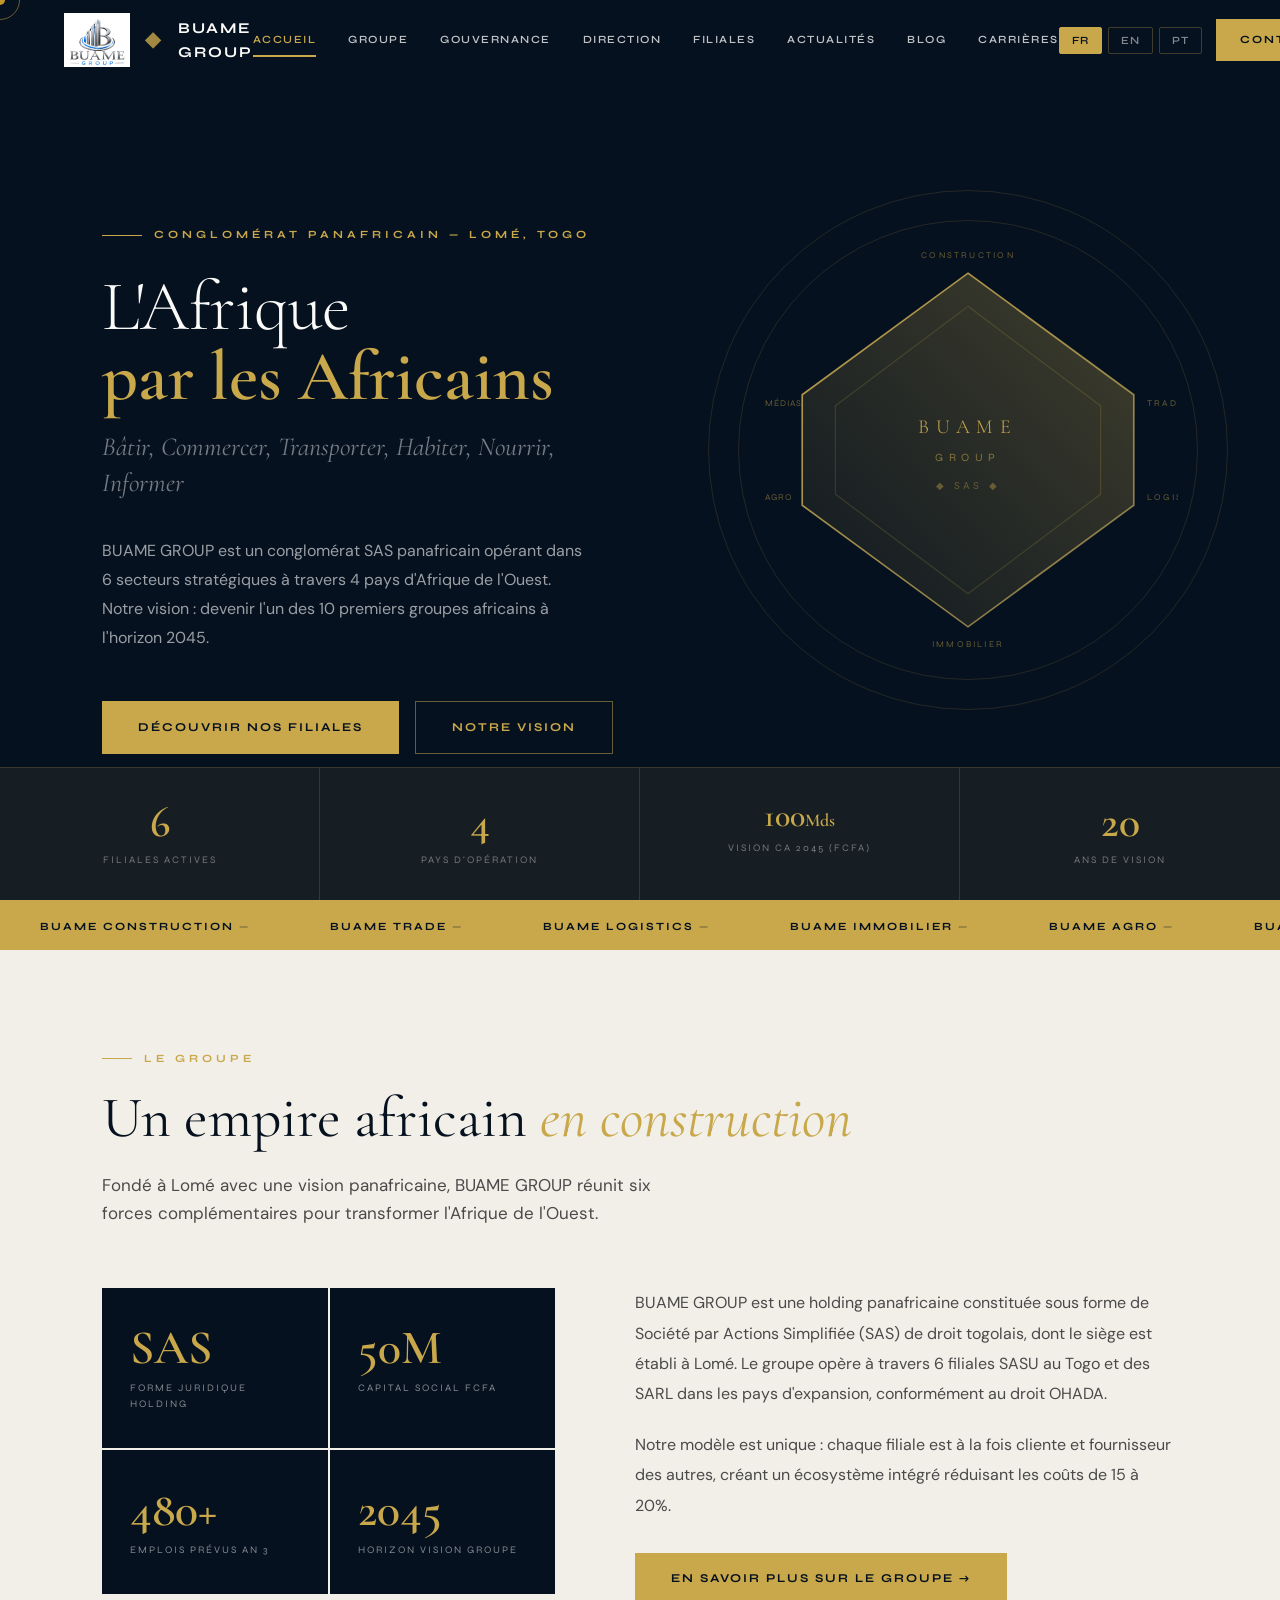
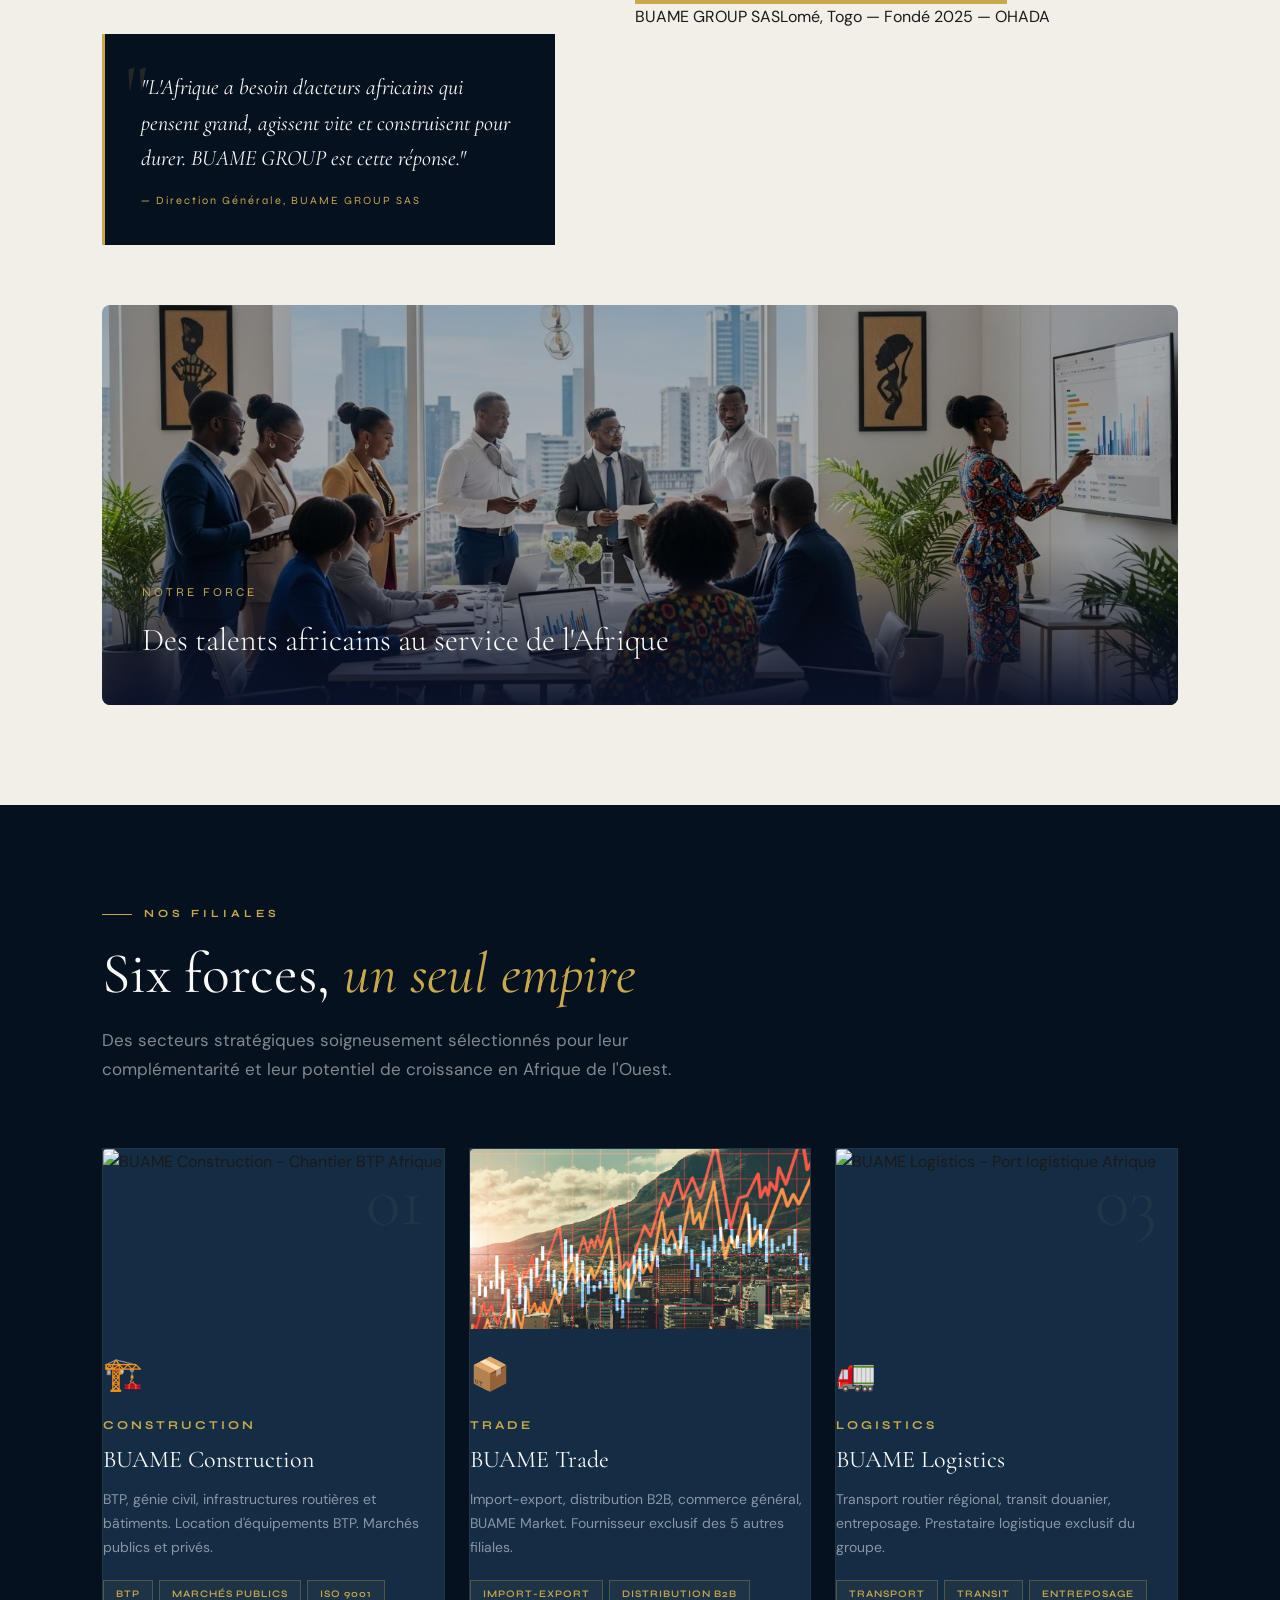
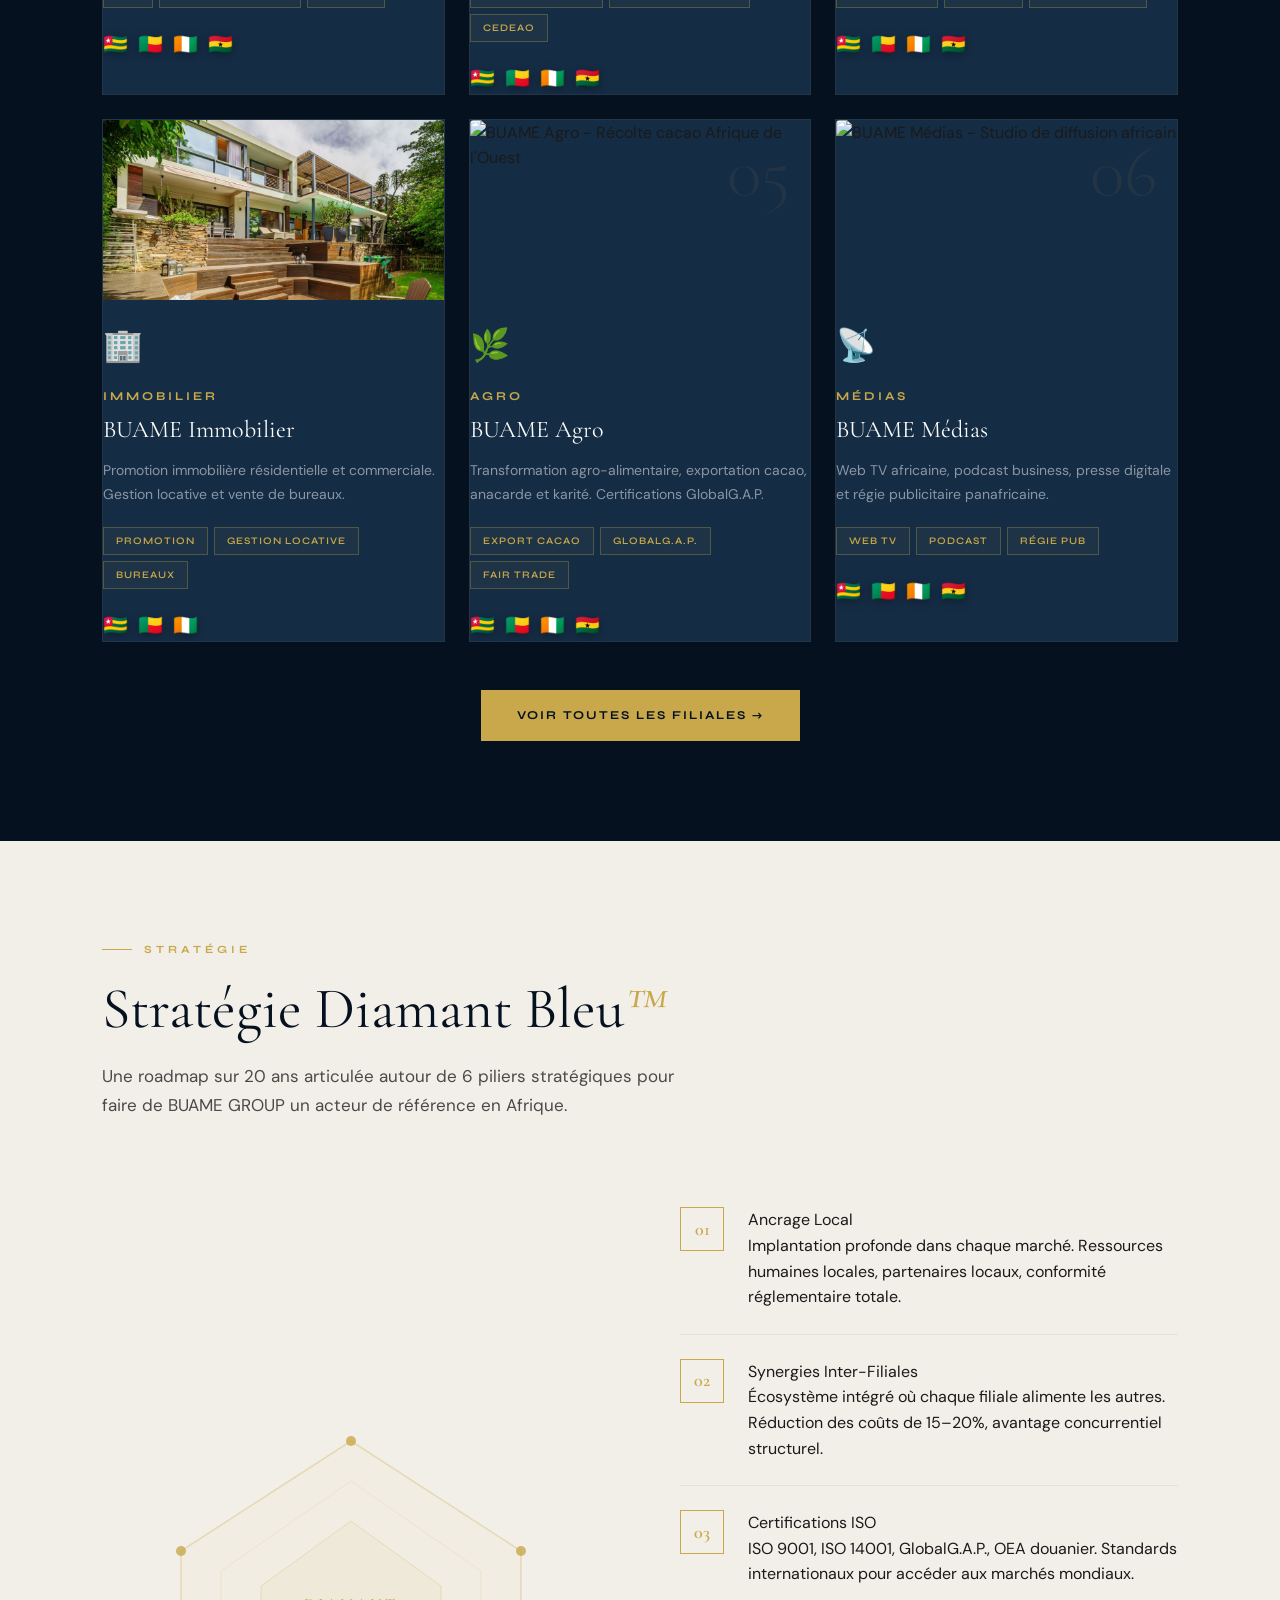
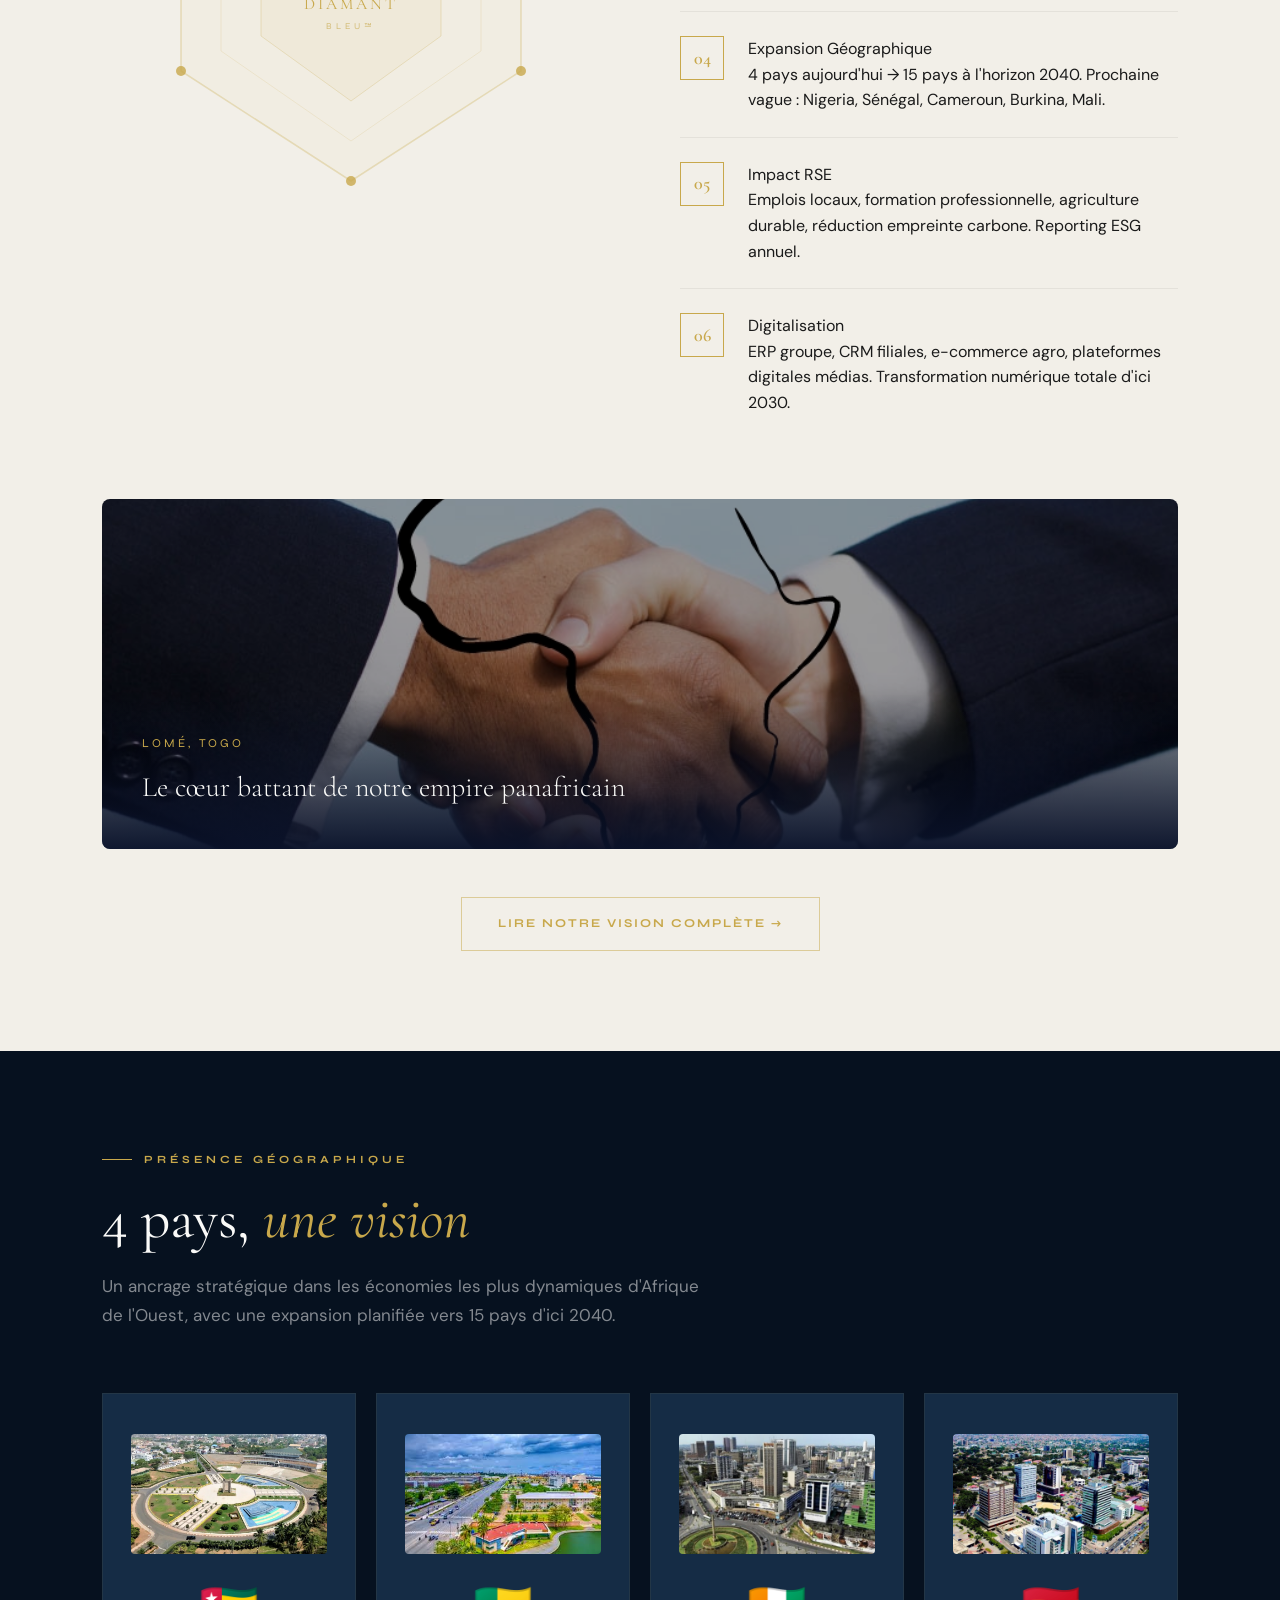
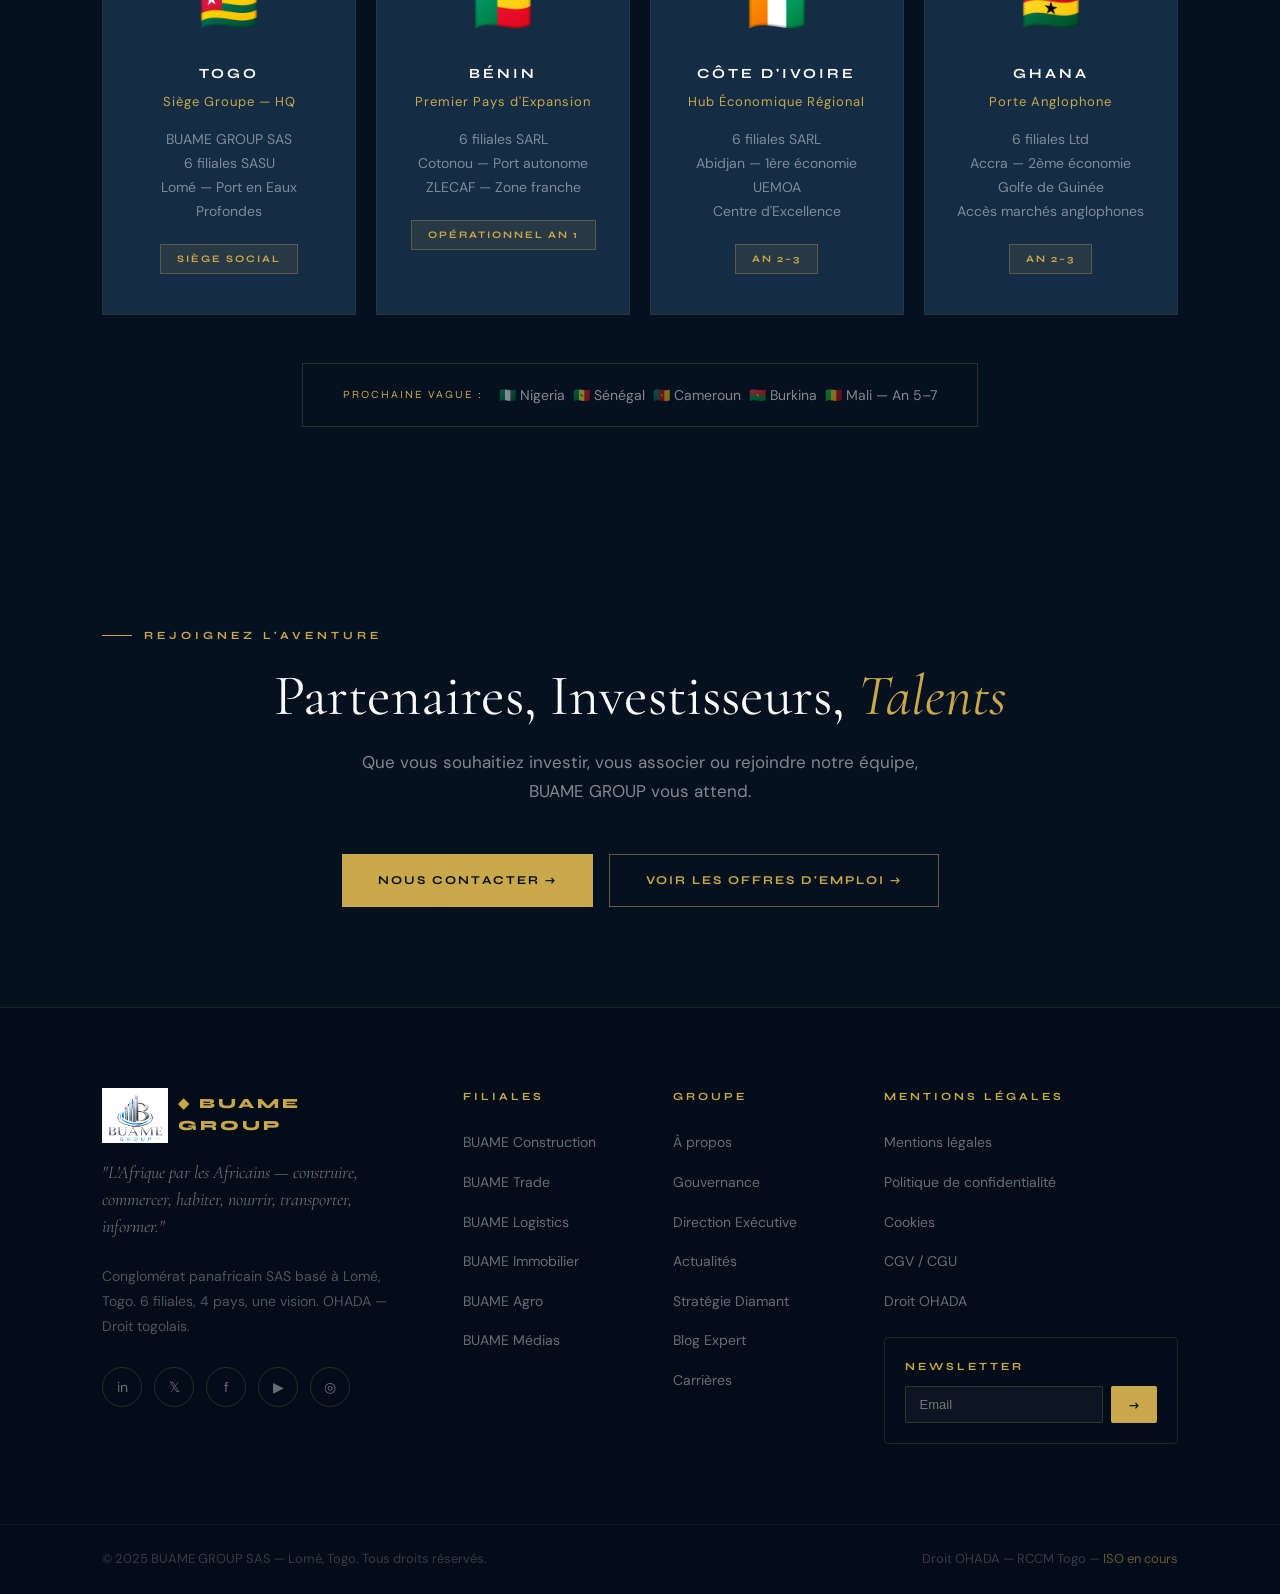
==== commit 45403025: "Add files via upload" ====
--- a/index.html
+++ b/index.html
@@ -83,6 +83,7 @@
           <a href="groupe.html" class="btn btn-outline" data-i18n="hero.cta2">Notre vision</a>
         </div>
       </div>
+      &nbsp;&nbsp;&nbsp;&nbsp;&nbsp;&nbsp;&nbsp;&nbsp;&nbsp;&nbsp;&nbsp;&nbsp;&nbsp;&nbsp;&nbsp;&nbsp;&nbsp;&nbsp;&nbsp;&nbsp;&nbsp;&nbsp;&nbsp;&nbsp;&nbsp;&nbsp;&nbsp;&nbsp;&nbsp;&nbsp;&nbsp;&nbsp;&nbsp;
       <div class="hero-right" aria-hidden="true">
         <div class="hero-diamond-wrap">
           <div class="diamond-pulse"></div>
@@ -112,7 +113,7 @@
               <text x="190" y="16" text-anchor="middle" fill="rgba(200,168,75,0.5)" font-family="'Syne',sans-serif"
                 font-size="8" letter-spacing="2">CONSTRUCTION</text>
               <text x="352" y="150" fill="rgba(200,168,75,0.5)" font-family="'Syne',sans-serif" font-size="8"
-                letter-spacing="2">MARKET</text>
+                letter-spacing="2">TRADE</text>
               <text x="352" y="235" fill="rgba(200,168,75,0.5)" font-family="'Syne',sans-serif" font-size="8"
                 letter-spacing="2">LOGISTICS</text>
               <text x="190" y="368" text-anchor="middle" fill="rgba(200,168,75,0.5)" font-family="'Syne',sans-serif"
@@ -150,7 +151,7 @@
     <div class="ticker" aria-hidden="true">
       <div class="ticker-inner">
         <span class="ticker-item">BUAME CONSTRUCTION <span class="ticker-sep">—</span></span>
-        <span class="ticker-item">BUAME MARKET <span class="ticker-sep">—</span></span>
+        <span class="ticker-item">BUAME TRADE <span class="ticker-sep">—</span></span>
         <span class="ticker-item">BUAME LOGISTICS <span class="ticker-sep">—</span></span>
         <span class="ticker-item">BUAME IMMOBILIER <span class="ticker-sep">—</span></span>
         <span class="ticker-item">BUAME AGRO <span class="ticker-sep">—</span></span>
@@ -159,7 +160,7 @@
         <span class="ticker-item">STRATÉGIE DIAMANT BLEU™ <span class="ticker-sep">—</span></span>
         <span class="ticker-item">VISION 2045 <span class="ticker-sep">—</span></span>
         <span class="ticker-item">BUAME CONSTRUCTION <span class="ticker-sep">—</span></span>
-        <span class="ticker-item">BUAME MARKET <span class="ticker-sep">—</span></span>
+        <span class="ticker-item">BUAME TRADE <span class="ticker-sep">—</span></span>
         <span class="ticker-item">BUAME LOGISTICS <span class="ticker-sep">—</span></span>
         <span class="ticker-item">BUAME IMMOBILIER <span class="ticker-sep">—</span></span>
         <span class="ticker-item">BUAME AGRO <span class="ticker-sep">—</span></span>
@@ -266,9 +267,10 @@
           </div>
           <div class="filiale-num">02</div>
           <div class="filiale-icon">📦</div>
-          <div class="filiale-name" data-i18n="filiale.trade.name">MARKET</div>
-          <h3 class="filiale-full" data-i18n="filiale.trade.full">BUAME Market</h3>
-          <p class="filiale-desc" data-i18n="filiale.trade.desc">Import-export, distribution B2B, commerce général.
+          <div class="filiale-name" data-i18n="filiale.trade.name">TRADE</div>
+          <h3 class="filiale-full" data-i18n="filiale.trade.full">BUAME Trade</h3>
+          <p class="filiale-desc" data-i18n="filiale.trade.desc">Import-export, distribution B2B, commerce général,
+            BUAME Market.
             Fournisseur exclusif des 5 autres filiales.</p>
           <div class="filiale-tags"><span class="filiale-tag" data-i18n="tag.importexport">Import-Export</span><span
               class="filiale-tag">Distribution
@@ -563,7 +565,7 @@
           <div class="footer-col-title" data-i18n="footer.col.filiales">Filiales</div>
           <ul class="footer-links">
             <li><a href="filiales.html">BUAME Construction</a></li>
-            <li><a href="filiales.html">BUAME Market</a></li>
+            <li><a href="filiales.html">BUAME Trade</a></li>
             <li><a href="filiales.html">BUAME Logistics</a></li>
             <li><a href="filiales.html">BUAME Immobilier</a></li>
             <li><a href="filiales.html">BUAME Agro</a></li>
